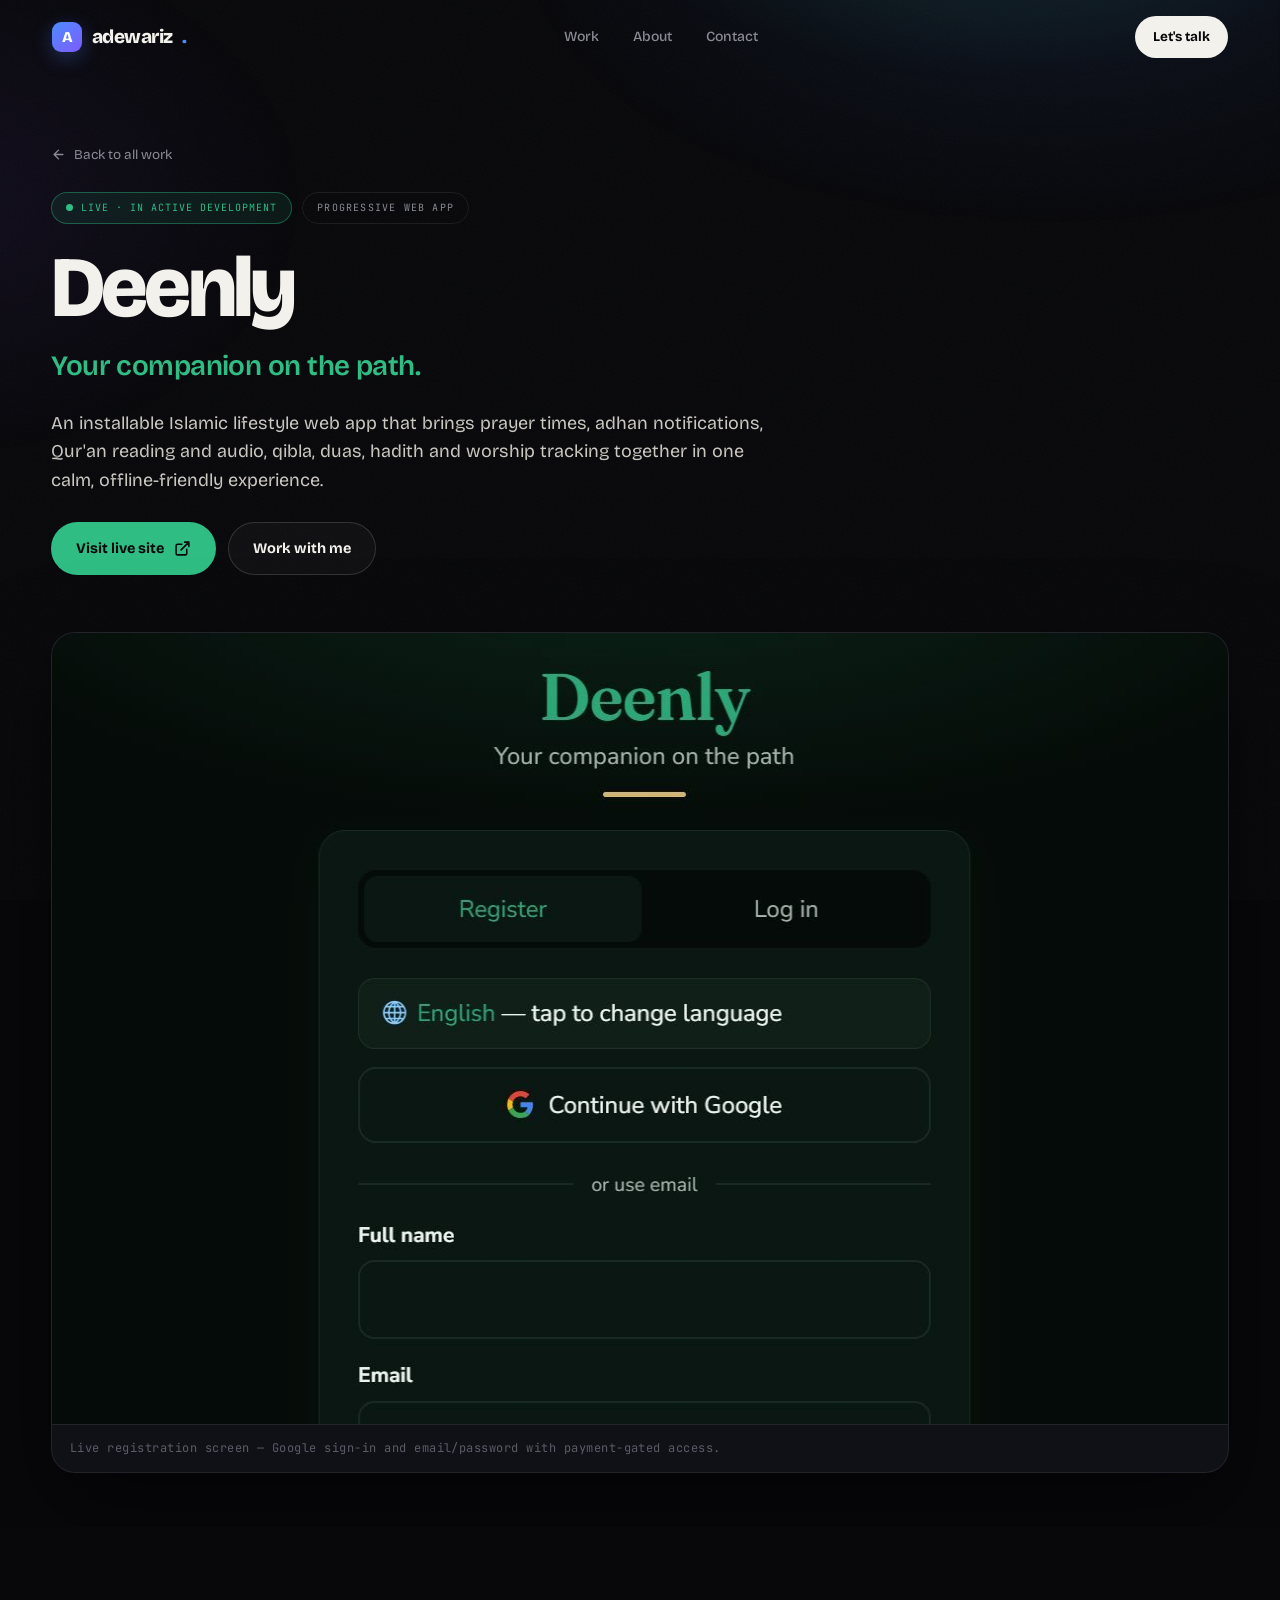
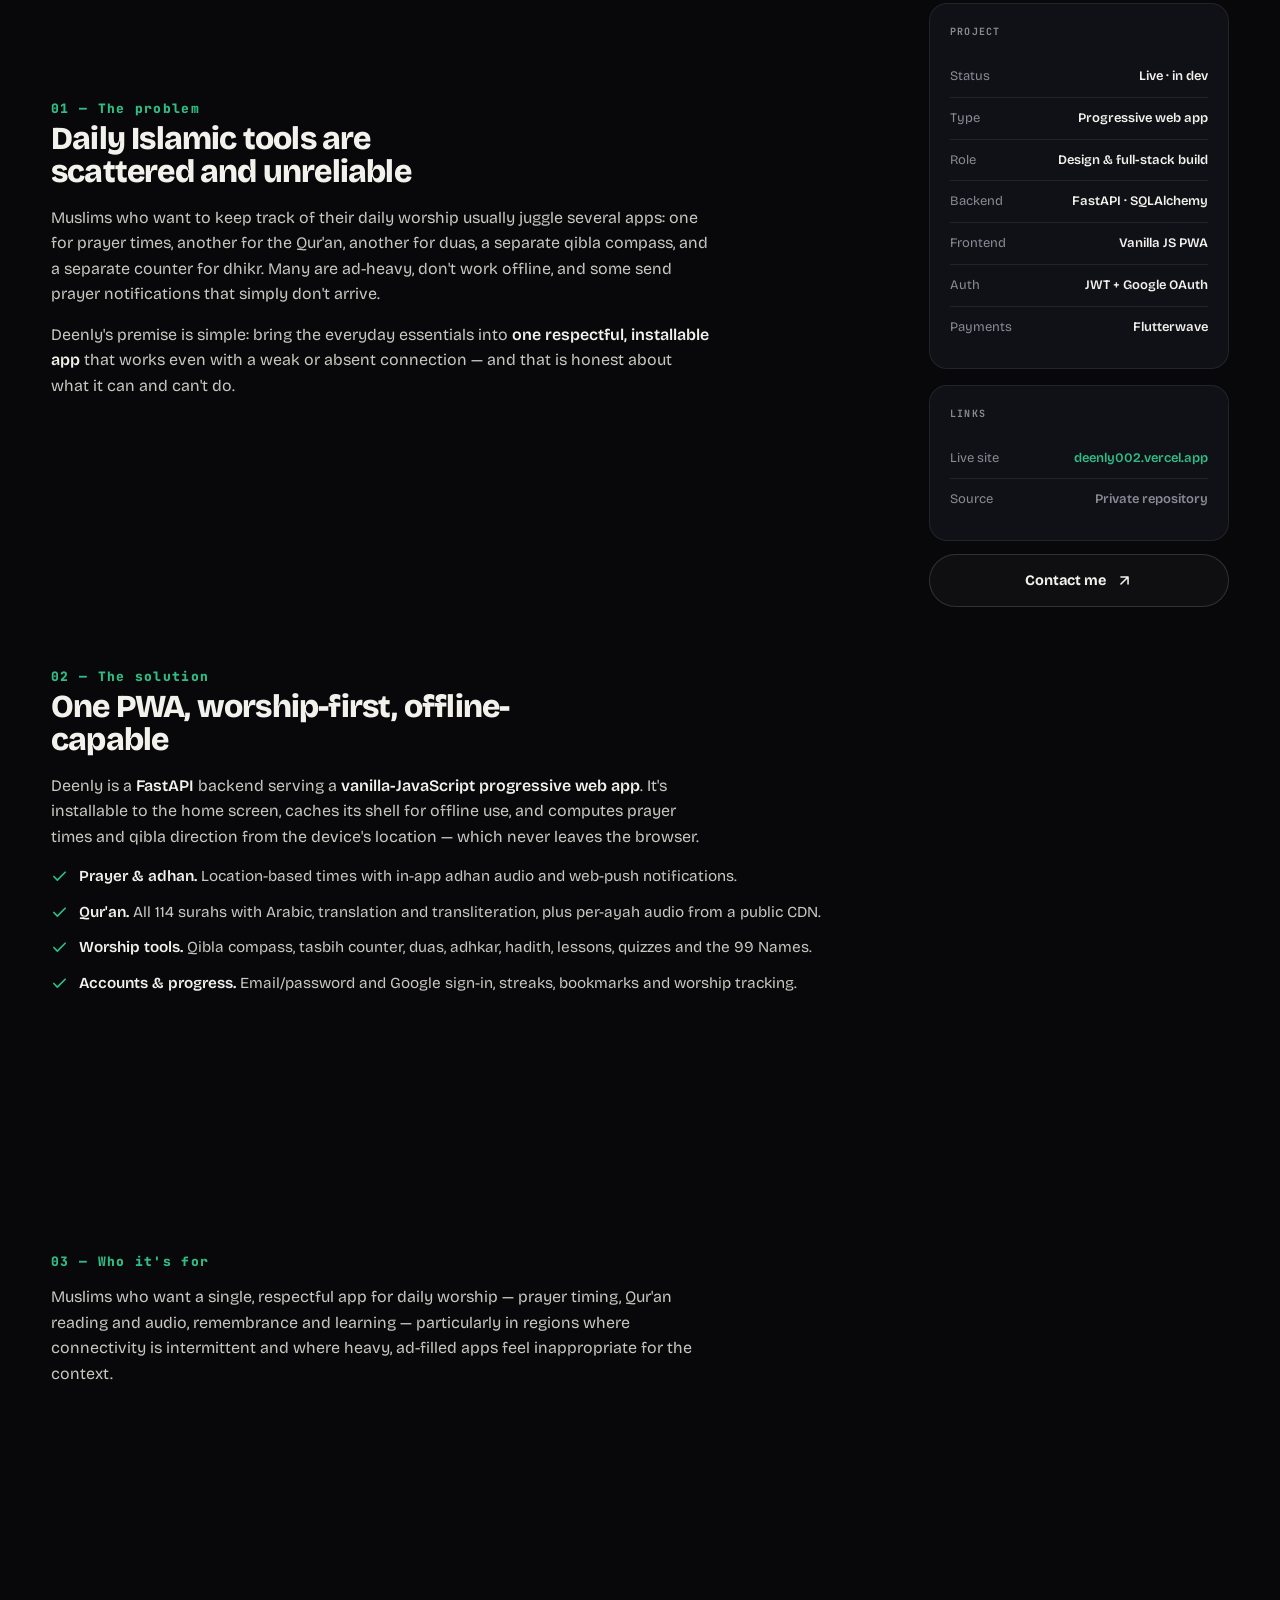
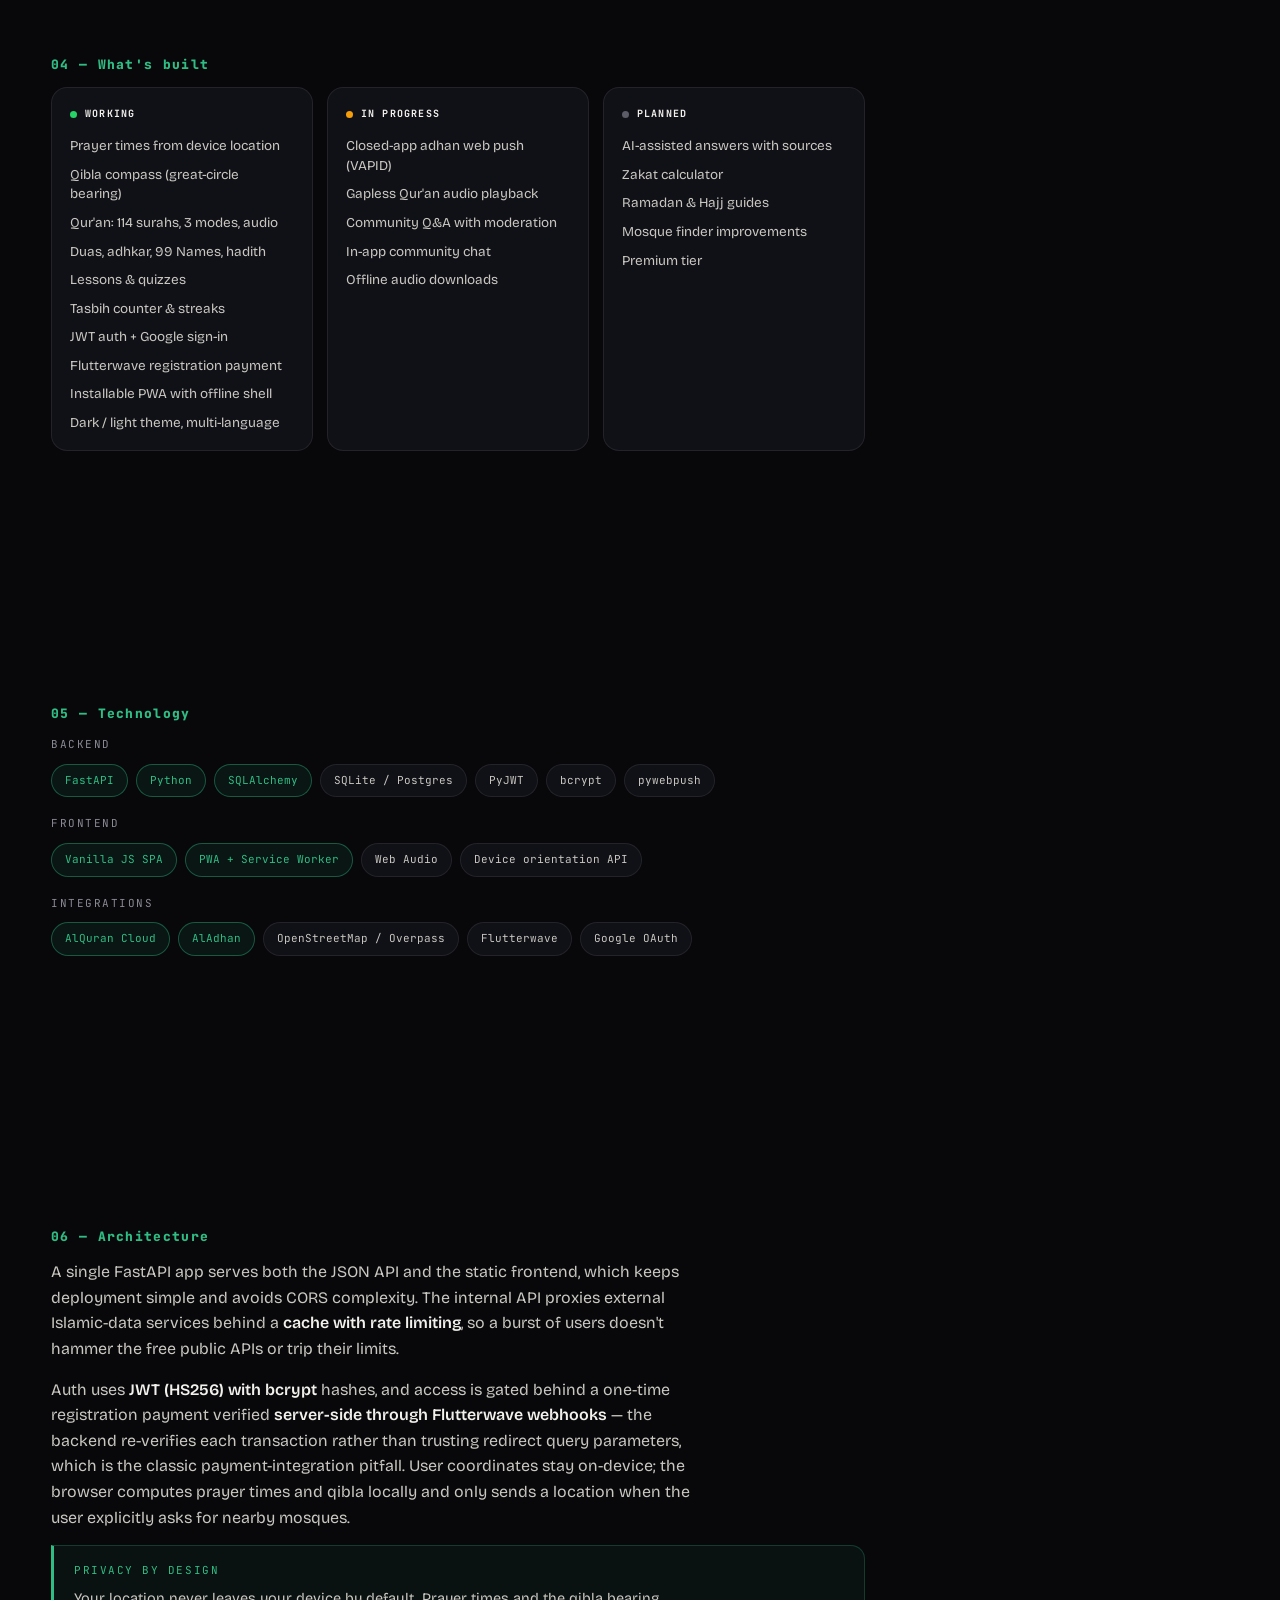
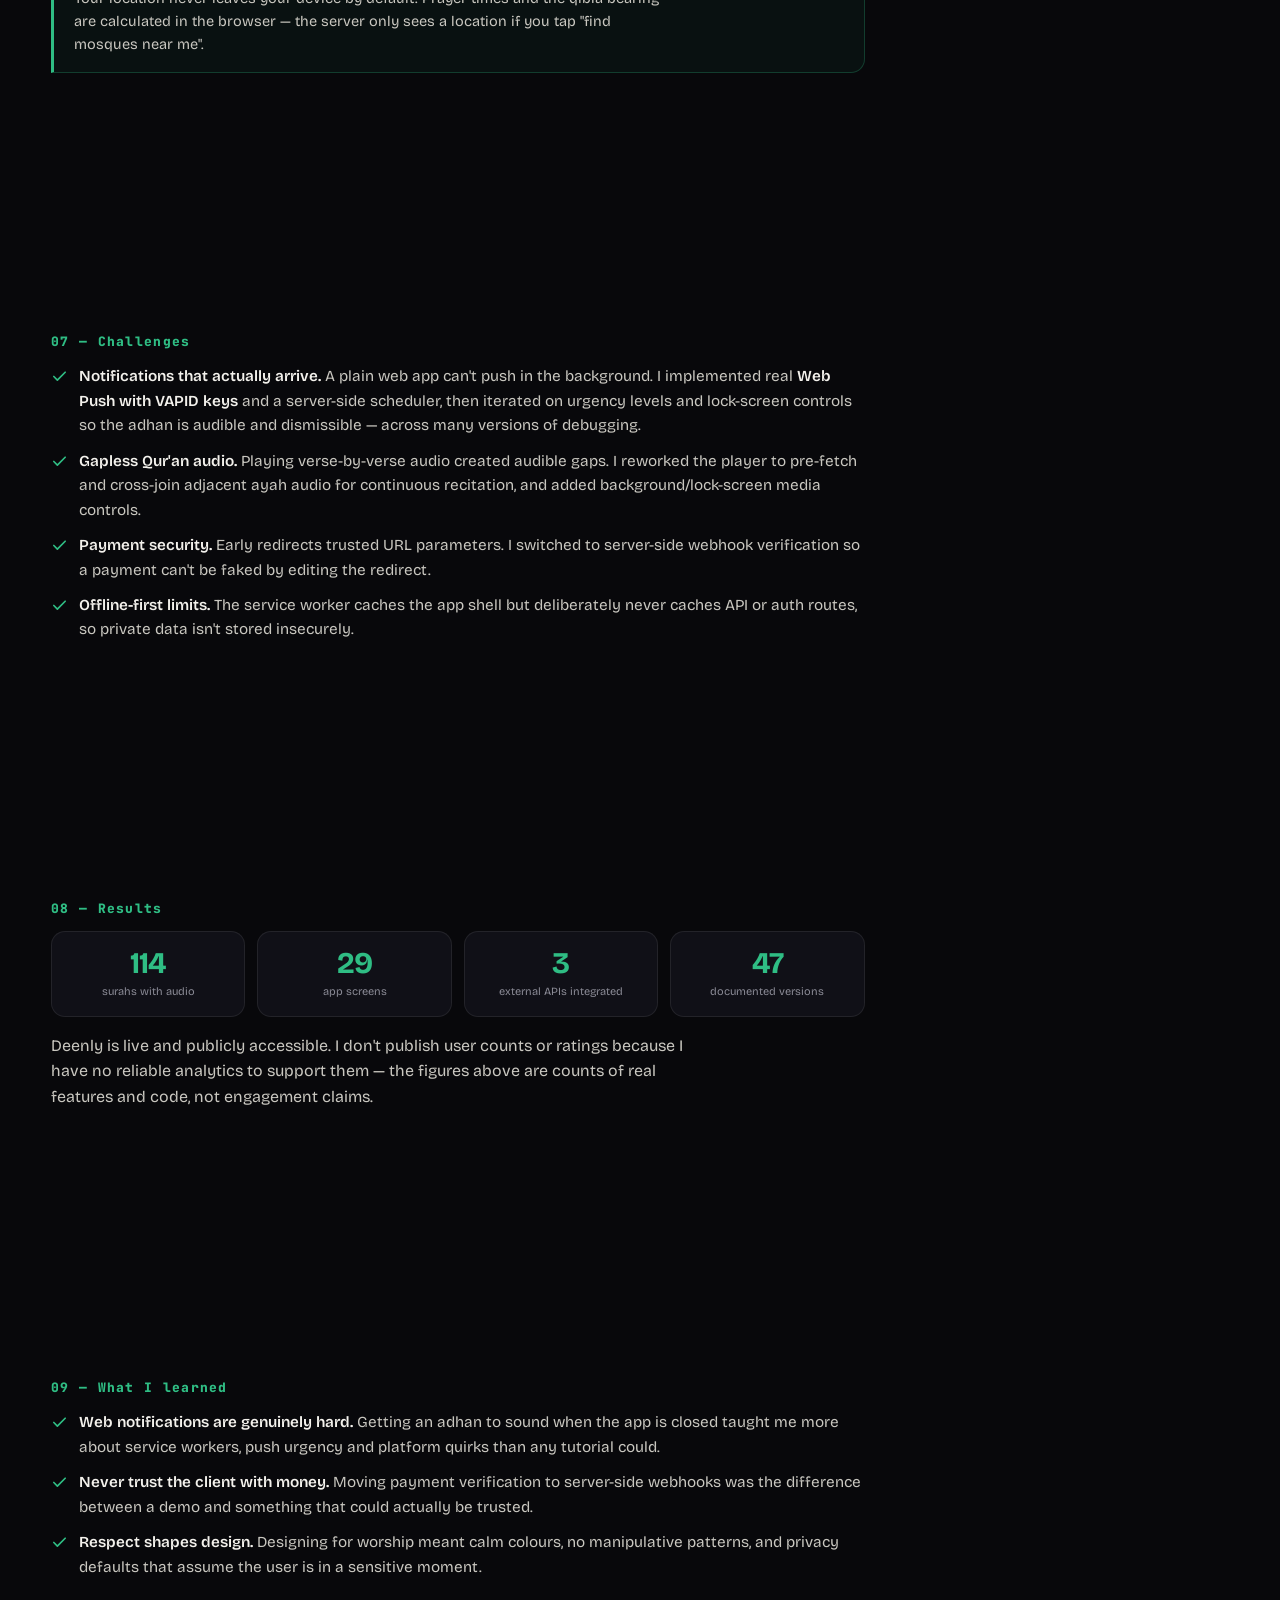
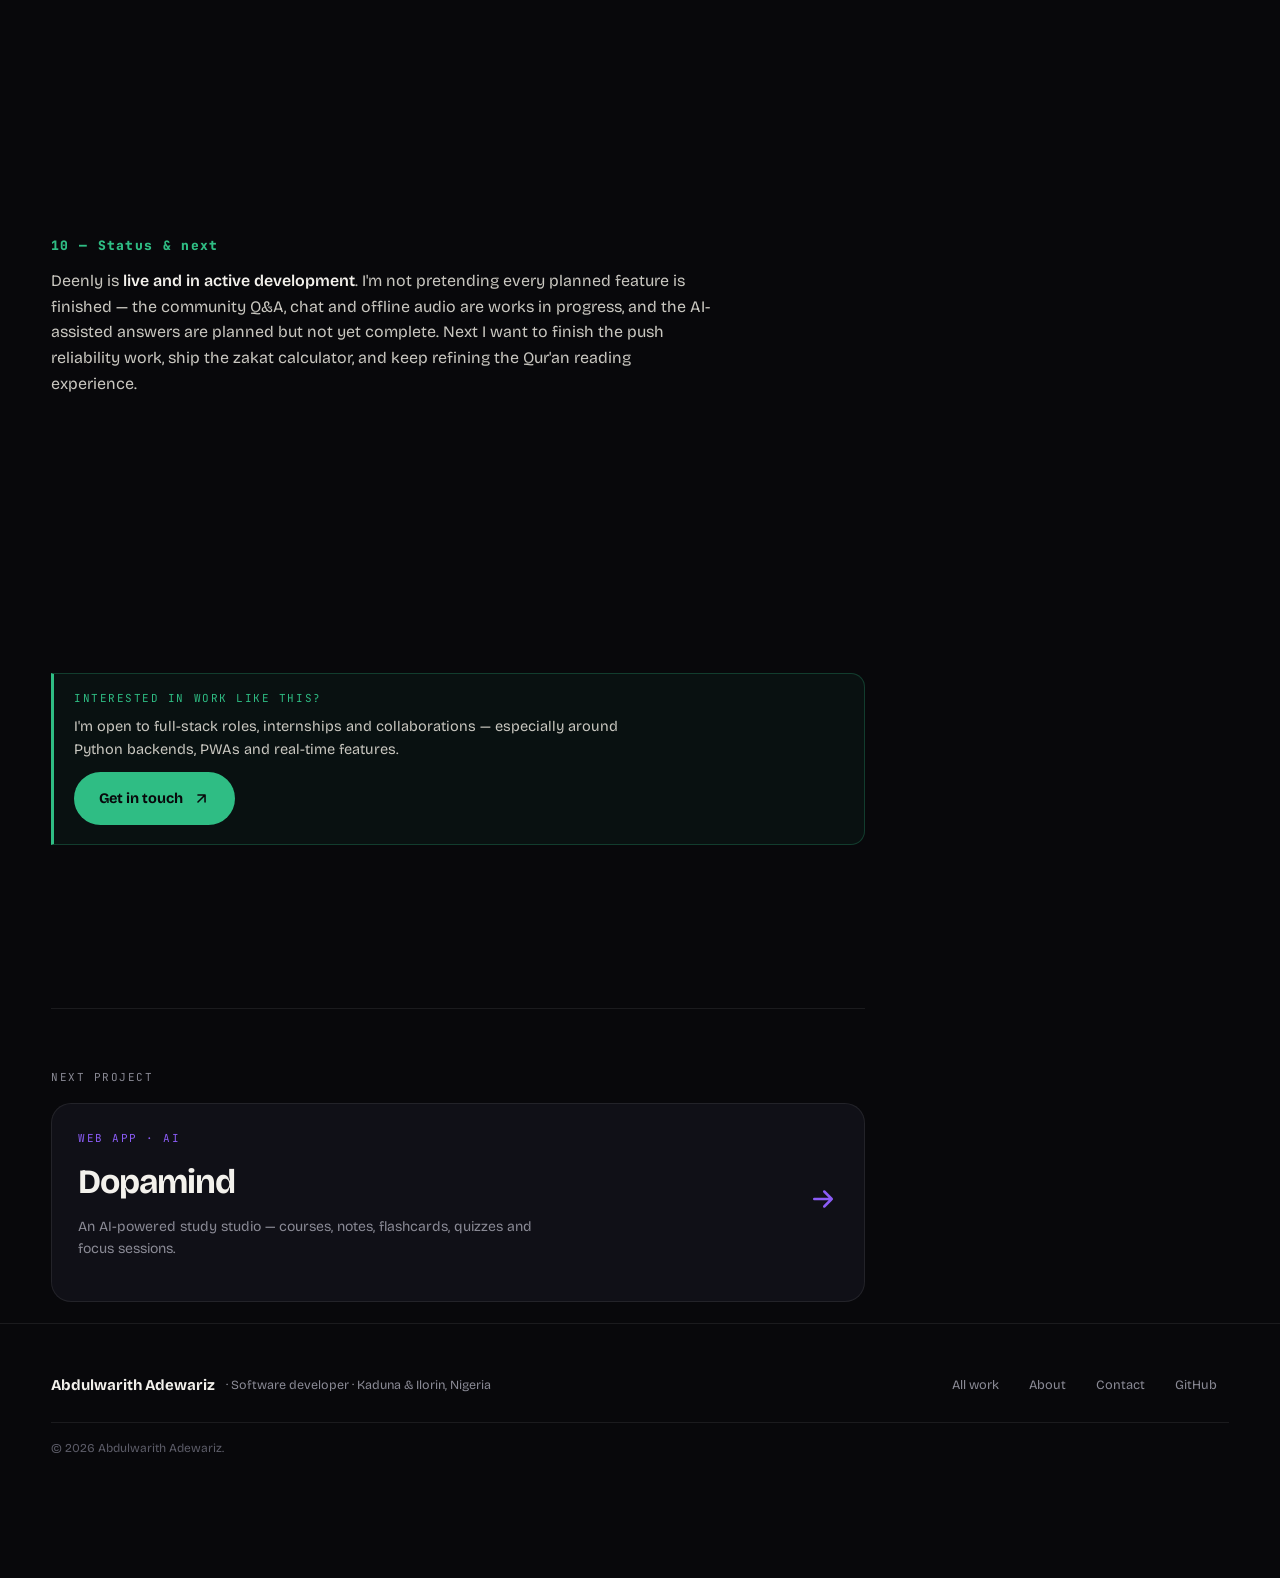
==== projects/deenly.html @ 8d68fc10 "Redesign: motion system, honest project statuses, Kaduna/Ilorin location, CV assets - Add entry curt" ====
<!DOCTYPE html>
<html lang="en">
<head>
<meta charset="UTF-8">
<meta name="viewport" content="width=device-width, initial-scale=1, viewport-fit=cover">
<title>Deenly — Case Study | Abdulwarith Adewariz</title>
<meta name="description" content="Deenly is an installable Islamic lifestyle web app — prayer times, adhan notifications, Qur'an reading and audio, qibla, duas and worship tracking. Built with FastAPI and a vanilla-JS PWA. A case study by Abdulwarith Adewariz.">
<meta name="author" content="Abdulwarith Adewariz">
<link rel="canonical" href="https://my-portfolio-website-x.vercel.app/projects/deenly.html">
<meta name="theme-color" content="#08080b">
<meta property="og:type" content="article">
<meta property="og:url" content="https://my-portfolio-website-x.vercel.app/projects/deenly.html">
<meta property="og:title" content="Deenly — Your companion on the path.">
<meta property="og:description" content="An installable Islamic lifestyle PWA: prayer times, adhan push, Qur'an audio, qibla and worship tracking. FastAPI + vanilla JS.">
<meta property="og:image" content="https://my-portfolio-website-x.vercel.app/assets/img/og.png">
<meta name="twitter:card" content="summary_large_image">
<link rel="icon" href="../favicon.svg" type="image/svg+xml">
<link rel="preconnect" href="https://fonts.googleapis.com">
<link rel="preconnect" href="https://fonts.gstatic.com" crossorigin>
<link rel="stylesheet" href="https://fonts.googleapis.com/css2?family=Bricolage+Grotesque:opsz,wght@12..96,400..800&family=JetBrains+Mono:wght@400;500&display=swap">
<link rel="stylesheet" href="../style.css">
<link rel="stylesheet" href="case.css">
<script>document.documentElement.classList.add("js");setTimeout(function(){document.documentElement.classList.add("ready")},2600);try{if(sessionStorage.getItem("adz-wipe")==="1"){document.documentElement.classList.add("arriving");sessionStorage.removeItem("adz-wipe");}}catch(e){}</script>
</head>
<body style="--pa:#2fbd84">
<a class="skip" href="#cs-main">Skip to content</a>
<div id="wipe" aria-hidden="true"><span></span><span></span><span></span></div><div id="spot" aria-hidden="true"></div><div id="pre"<div id="pre" aria-hidden="true"><div class="p-in"><div class="p-name">deenly<i>.</i></div><div class="p-bar"><b></b></div></div></div>
<div id="bar" aria-hidden="true"></div>

<header id="hd">
  <a class="logo" href="../index.html" aria-label="Adewariz — home"><span class="lmk" aria-hidden="true">A</span> adewariz<i>.</i></a>
  <nav class="top" aria-label="Primary">
    <a href="../index.html#work">Work</a>
    <a href="../index.html#about">About</a>
    <a href="../index.html#contact">Contact</a>
  </nav>
  <div style="display:flex;gap:10px;align-items:center">
    <a class="hire" href="../index.html#contact">Let's talk</a>
    <button class="burger" id="burger" aria-label="Open menu" aria-expanded="false" aria-controls="drawer"><span></span></button>
  </div>
</header>
<nav class="drawer" id="drawer" aria-label="Mobile">
  <a href="../index.html#work">All work</a>
  <a href="../index.html#about">About</a>
  <a href="../index.html#skills">Skills</a>
  <a href="../index.html#contact">Contact</a>
</nav>

<main id="cs-main">
<section class="cs-hero">
  <div class="wrap">
    <a class="cs-back" href="../index.html#work"><svg viewBox="0 0 24 24" fill="none" stroke="currentColor" stroke-width="2.2" stroke-linecap="round" stroke-linejoin="round" aria-hidden="true"><path d="M19 12H5M12 19l-7-7 7-7"/></svg> Back to all work</a>
    <div class="cs-tags">
      <span class="cs-status"><i></i> Live · in active development</span>
      <span class="cs-cat">Progressive web app</span>
    </div>
    <h1>Deenly</h1>
    <p class="cs-tag">Your companion on the path.</p>
    <p class="cs-desc">An installable Islamic lifestyle web app that brings prayer times, adhan notifications, Qur'an reading and audio, qibla, duas, hadith and worship tracking together in one calm, offline-friendly experience.</p>
    <div class="cs-actions">
      <a class="btn btn-p" href="https://deenly002.vercel.app" target="_blank" rel="noopener noreferrer">Visit live site
        <svg viewBox="0 0 24 24" fill="none" stroke="currentColor" stroke-width="2.2" stroke-linecap="round" stroke-linejoin="round" aria-hidden="true"><path d="M18 13v6a2 2 0 0 1-2 2H5a2 2 0 0 1-2-2V8a2 2 0 0 1 2-2h6"/><path d="M15 3h6v6M10 14 21 3"/></svg>
      </a>
      <a class="btn btn-g" href="#contact-cta">Work with me</a>
    </div>

    <div class="cs-cover rv">
      <img src="../assets/img/deenly-auth.jpg" alt="Deenly registration screen with Google sign-in and email form on a dark green theme" width="1191" height="791" loading="lazy">
      <p class="cover-alt">Live registration screen — Google sign-in and email/password with payment-gated access.</p>
    </div>
  </div>
</section>

<div class="wrap cs-body">
  <div class="cs-main">

    <section class="rv">
      <h2><span class="n">01 — The problem</span>Daily Islamic tools are scattered and unreliable</h2>
      <p>Muslims who want to keep track of their daily worship usually juggle several apps: one for prayer times, another for the Qur'an, another for duas, a separate qibla compass, and a separate counter for dhikr. Many are ad-heavy, don't work offline, and some send prayer notifications that simply don't arrive.</p>
      <p>Deenly's premise is simple: bring the everyday essentials into <b>one respectful, installable app</b> that works even with a weak or absent connection — and that is honest about what it can and can't do.</p>
    </section>

    <section class="rv">
      <h2><span class="n">02 — The solution</span>One PWA, worship-first, offline-capable</h2>
      <p>Deenly is a <b>FastAPI</b> backend serving a <b>vanilla-JavaScript progressive web app</b>. It's installable to the home screen, caches its shell for offline use, and computes prayer times and qibla direction from the device's location — which never leaves the browser.</p>
      <ul class="ticks">
        <li><svg viewBox="0 0 24 24" fill="none" stroke="currentColor" stroke-width="2.4" stroke-linecap="round" stroke-linejoin="round" aria-hidden="true"><path d="M20 6 9 17l-5-5"/></svg><span><b>Prayer &amp; adhan.</b> Location-based times with in-app adhan audio and web-push notifications.</span></li>
        <li><svg viewBox="0 0 24 24" fill="none" stroke="currentColor" stroke-width="2.4" stroke-linecap="round" stroke-linejoin="round" aria-hidden="true"><path d="M20 6 9 17l-5-5"/></svg><span><b>Qur'an.</b> All 114 surahs with Arabic, translation and transliteration, plus per-ayah audio from a public CDN.</span></li>
        <li><svg viewBox="0 0 24 24" fill="none" stroke="currentColor" stroke-width="2.4" stroke-linecap="round" stroke-linejoin="round" aria-hidden="true"><path d="M20 6 9 17l-5-5"/></svg><span><b>Worship tools.</b> Qibla compass, tasbih counter, duas, adhkar, hadith, lessons, quizzes and the 99 Names.</span></li>
        <li><svg viewBox="0 0 24 24" fill="none" stroke="currentColor" stroke-width="2.4" stroke-linecap="round" stroke-linejoin="round" aria-hidden="true"><path d="M20 6 9 17l-5-5"/></svg><span><b>Accounts &amp; progress.</b> Email/password and Google sign-in, streaks, bookmarks and worship tracking.</span></li>
      </ul>
    </section>

    <section class="rv">
      <h2><span class="n">03 — Who it's for</span></h2>
      <p>Muslims who want a single, respectful app for daily worship — prayer timing, Qur'an reading and audio, remembrance and learning — particularly in regions where connectivity is intermittent and where heavy, ad-filled apps feel inappropriate for the context.</p>
    </section>

    <section class="rv">
      <h2><span class="n">04 — What's built</span></h2>
      <div class="feat-cols">
        <div class="feat-col working">
          <h4><i></i>Working</h4>
          <ul>
            <li>Prayer times from device location</li>
            <li>Qibla compass (great-circle bearing)</li>
            <li>Qur'an: 114 surahs, 3 modes, audio</li>
            <li>Duas, adhkar, 99 Names, hadith</li>
            <li>Lessons &amp; quizzes</li>
            <li>Tasbih counter &amp; streaks</li>
            <li>JWT auth + Google sign-in</li>
            <li>Flutterwave registration payment</li>
            <li>Installable PWA with offline shell</li>
            <li>Dark / light theme, multi-language</li>
          </ul>
        </div>
        <div class="feat-col partial">
          <h4><i></i>In progress</h4>
          <ul>
            <li>Closed-app adhan web push (VAPID)</li>
            <li>Gapless Qur'an audio playback</li>
            <li>Community Q&amp;A with moderation</li>
            <li>In-app community chat</li>
            <li>Offline audio downloads</li>
          </ul>
        </div>
        <div class="feat-col planned">
          <h4><i></i>Planned</h4>
          <ul>
            <li>AI-assisted answers with sources</li>
            <li>Zakat calculator</li>
            <li>Ramadan &amp; Hajj guides</li>
            <li>Mosque finder improvements</li>
            <li>Premium tier</li>
          </ul>
        </div>
      </div>
    </section>

    <section class="rv">
      <h2><span class="n">05 — Technology</span></h2>
      <div class="stack-group"><span class="mono">Backend</span>
        <div class="chips"><span class="chip-t hi">FastAPI</span><span class="chip-t hi">Python</span><span class="chip-t hi">SQLAlchemy</span><span class="chip-t">SQLite / Postgres</span><span class="chip-t">PyJWT</span><span class="chip-t">bcrypt</span><span class="chip-t">pywebpush</span></div>
      </div>
      <div class="stack-group"><span class="mono">Frontend</span>
        <div class="chips"><span class="chip-t hi">Vanilla JS SPA</span><span class="chip-t hi">PWA + Service Worker</span><span class="chip-t">Web Audio</span><span class="chip-t">Device orientation API</span></div>
      </div>
      <div class="stack-group"><span class="mono">Integrations</span>
        <div class="chips"><span class="chip-t hi">AlQuran Cloud</span><span class="chip-t hi">AlAdhan</span><span class="chip-t">OpenStreetMap / Overpass</span><span class="chip-t">Flutterwave</span><span class="chip-t">Google OAuth</span></div>
      </div>
    </section>

    <section class="rv">
      <h2><span class="n">06 — Architecture</span></h2>
      <p>A single FastAPI app serves both the JSON API and the static frontend, which keeps deployment simple and avoids CORS complexity. The internal API proxies external Islamic-data services behind a <b>cache with rate limiting</b>, so a burst of users doesn't hammer the free public APIs or trip their limits.</p>
      <p>Auth uses <b>JWT (HS256) with bcrypt</b> hashes, and access is gated behind a one-time registration payment verified <b>server-side through Flutterwave webhooks</b> — the backend re-verifies each transaction rather than trusting redirect query parameters, which is the classic payment-integration pitfall. User coordinates stay on-device; the browser computes prayer times and qibla locally and only sends a location when the user explicitly asks for nearby mosques.</p>
      <div class="callout">
        <span class="mono">Privacy by design</span>
        <p>Your location never leaves your device by default. Prayer times and the qibla bearing are calculated in the browser — the server only sees a location if you tap "find mosques near me".</p>
      </div>
    </section>

    <section class="rv">
      <h2><span class="n">07 — Challenges</span></h2>
      <ul class="ticks">
        <li><svg viewBox="0 0 24 24" fill="none" stroke="currentColor" stroke-width="2.4" stroke-linecap="round" stroke-linejoin="round" aria-hidden="true"><path d="M20 6 9 17l-5-5"/></svg><span><b>Notifications that actually arrive.</b> A plain web app can't push in the background. I implemented real <b>Web Push with VAPID keys</b> and a server-side scheduler, then iterated on urgency levels and lock-screen controls so the adhan is audible and dismissible — across many versions of debugging.</span></li>
        <li><svg viewBox="0 0 24 24" fill="none" stroke="currentColor" stroke-width="2.4" stroke-linecap="round" stroke-linejoin="round" aria-hidden="true"><path d="M20 6 9 17l-5-5"/></svg><span><b>Gapless Qur'an audio.</b> Playing verse-by-verse audio created audible gaps. I reworked the player to pre-fetch and cross-join adjacent ayah audio for continuous recitation, and added background/lock-screen media controls.</span></li>
        <li><svg viewBox="0 0 24 24" fill="none" stroke="currentColor" stroke-width="2.4" stroke-linecap="round" stroke-linejoin="round" aria-hidden="true"><path d="M20 6 9 17l-5-5"/></svg><span><b>Payment security.</b> Early redirects trusted URL parameters. I switched to server-side webhook verification so a payment can't be faked by editing the redirect.</span></li>
        <li><svg viewBox="0 0 24 24" fill="none" stroke="currentColor" stroke-width="2.4" stroke-linecap="round" stroke-linejoin="round" aria-hidden="true"><path d="M20 6 9 17l-5-5"/></svg><span><b>Offline-first limits.</b> The service worker caches the app shell but deliberately never caches API or auth routes, so private data isn't stored insecurely.</span></li>
      </ul>
    </section>

    <section class="rv">
      <h2><span class="n">08 — Results</span></h2>
      <div class="cs-stats">
        <div class="cs-stat"><b>114</b><span>surahs with audio</span></div>
        <div class="cs-stat"><b>29</b><span>app screens</span></div>
        <div class="cs-stat"><b>3</b><span>external APIs integrated</span></div>
        <div class="cs-stat"><b>47</b><span>documented versions</span></div>
      </div>
      <p style="margin-top:16px">Deenly is live and publicly accessible. I don't publish user counts or ratings because I have no reliable analytics to support them — the figures above are counts of real features and code, not engagement claims.</p>
    </section>

    <section class="rv">
      <h2><span class="n">09 — What I learned</span></h2>
      <ul class="ticks">
        <li><svg viewBox="0 0 24 24" fill="none" stroke="currentColor" stroke-width="2.4" stroke-linecap="round" stroke-linejoin="round" aria-hidden="true"><path d="M20 6 9 17l-5-5"/></svg><span><b>Web notifications are genuinely hard.</b> Getting an adhan to sound when the app is closed taught me more about service workers, push urgency and platform quirks than any tutorial could.</span></li>
        <li><svg viewBox="0 0 24 24" fill="none" stroke="currentColor" stroke-width="2.4" stroke-linecap="round" stroke-linejoin="round" aria-hidden="true"><path d="M20 6 9 17l-5-5"/></svg><span><b>Never trust the client with money.</b> Moving payment verification to server-side webhooks was the difference between a demo and something that could actually be trusted.</span></li>
        <li><svg viewBox="0 0 24 24" fill="none" stroke="currentColor" stroke-width="2.4" stroke-linecap="round" stroke-linejoin="round" aria-hidden="true"><path d="M20 6 9 17l-5-5"/></svg><span><b>Respect shapes design.</b> Designing for worship meant calm colours, no manipulative patterns, and privacy defaults that assume the user is in a sensitive moment.</span></li>
      </ul>
    </section>

    <section class="rv">
      <h2><span class="n">10 — Status &amp; next</span></h2>
      <p>Deenly is <b>live and in active development</b>. I'm not pretending every planned feature is finished — the community Q&amp;A, chat and offline audio are works in progress, and the AI-assisted answers are planned but not yet complete. Next I want to finish the push reliability work, ship the zakat calculator, and keep refining the Qur'an reading experience.</p>
    </section>

    <section class="rv" id="contact-cta">
      <div class="callout">
        <span class="mono">Interested in work like this?</span>
        <p style="margin-bottom:14px">I'm open to full-stack roles, internships and collaborations — especially around Python backends, PWAs and real-time features.</p>
        <a class="btn btn-p" href="../index.html#contact" style="background:var(--pa);color:#08080b">Get in touch
          <svg viewBox="0 0 24 24" fill="none" stroke="currentColor" stroke-width="2.2" stroke-linecap="round" stroke-linejoin="round" aria-hidden="true"><path d="M7 17 17 7M7 7h10v10"/></svg>
        </a>
      </div>
    </section>

    <div class="next-proj rv">
      <span class="mono">Next project</span>
      <a href="dopamind.html" style="--npa:#8b5cf6">
        <span class="np-l"><span class="mono">Web app · AI</span><h3>Dopamind</h3><p>An AI-powered study studio — courses, notes, flashcards, quizzes and focus sessions.</p></span>
        <span class="np-r"><svg viewBox="0 0 24 24" fill="none" stroke="currentColor" stroke-width="2" stroke-linecap="round" stroke-linejoin="round" aria-hidden="true"><path d="M5 12h14M13 6l6 6-6 6"/></svg></span>
      </a>
    </div>
  </div>

  <aside class="cs-side rv">
    <div class="mini">
      <h3>Project</h3>
      <div class="fact"><span>Status</span><b>Live · in dev</b></div>
      <div class="fact"><span>Type</span><b>Progressive web app</b></div>
      <div class="fact"><span>Role</span><b>Design &amp; full-stack build</b></div>
      <div class="fact"><span>Backend</span><b>FastAPI · SQLAlchemy</b></div>
      <div class="fact"><span>Frontend</span><b>Vanilla JS PWA</b></div>
      <div class="fact"><span>Auth</span><b>JWT + Google OAuth</b></div>
      <div class="fact"><span>Payments</span><b>Flutterwave</b></div>
    </div>
    <div class="mini">
      <h3>Links</h3>
      <div class="fact"><span>Live site</span><b><a href="https://deenly002.vercel.app" target="_blank" rel="noopener noreferrer">deenly002.vercel.app</a></b></div>
      <div class="fact"><span>Source</span><b style="color:var(--mut)">Private repository</b></div>
    </div>
    <a class="btn btn-g" href="../index.html#contact">Contact me
      <svg viewBox="0 0 24 24" fill="none" stroke="currentColor" stroke-width="2.2" stroke-linecap="round" stroke-linejoin="round" aria-hidden="true"><path d="M7 17 17 7M7 7h10v10"/></svg>
    </a>
  </aside>
</div>

<footer>
  <div class="wrap foot">
    <div class="fl"><b>Abdulwarith Adewariz</b><span> · Software developer · Kaduna &amp; Ilorin, Nigeria</span></div>
    <nav aria-label="Footer">
      <a href="../index.html#work">All work</a>
      <a href="../index.html#about">About</a>
      <a href="../index.html#contact">Contact</a>
      <a href="https://github.com/abdulwarithadewariz-ux" target="_blank" rel="noopener noreferrer">GitHub</a>
    </nav>
    <div class="fc"><span>© <span id="yr">2026</span> Abdulwarith Adewariz.</span></div>
  </div>
</footer>

<script src="case.js"></script>
</body>
</html>
---- style.css ----
/* =========================================================================
   Adewariz — portfolio design system
   Dark-first, premium, distinctive. Single stylesheet for the whole site.
   ========================================================================= */

/* ---- tokens ---- */
:root{
  --bg:#08080b;
  --bg-2:#0d0d12;
  --card:#101017;
  --card-2:#14141d;
  --ink:#f3f1ec;
  --ink-2:#c9c7c0;
  --mut:#8a8a95;
  --dim:#5c5c68;
  --a:#4d8bff;
  --a-2:#8fb4ff;
  --a-glow:rgba(77,139,255,.28);
  --wa:#25d366;
  --line:rgba(255,255,255,.08);
  --line-2:rgba(255,255,255,.14);
  --f:"Bricolage Grotesque",system-ui,sans-serif;
  --m:"JetBrains Mono",ui-monospace,monospace;
  --ease:cubic-bezier(.22,.61,.36,1);
  --ease-out:cubic-bezier(.16,1,.3,1);
  --ease-in-out:cubic-bezier(.76,0,.24,1);
  --ease-spring:cubic-bezier(.34,1.56,.64,1);
  --r:18px;
  --maxw:1180px;
  --stg:.06s; /* base stagger step for grid reveals */
}

*,*::before,*::after{margin:0;padding:0;box-sizing:border-box;-webkit-tap-highlight-color:transparent}
html{scroll-behavior:smooth;-webkit-text-size-adjust:100%}
body{
  background:var(--bg);color:var(--ink);font-family:var(--f);
  line-height:1.6;overflow-x:hidden;
  -webkit-font-smoothing:antialiased;text-rendering:optimizeLegibility;
}
body.lock{overflow:hidden}
img{max-width:100%;display:block}
a{color:inherit;text-decoration:none}
button,input,textarea,select{font:inherit;color:inherit}
:focus-visible{outline:2px solid var(--a);outline-offset:3px;border-radius:6px}
::selection{background:var(--a);color:#fff}

.mono{font-family:var(--m);font-size:11px;letter-spacing:.14em;text-transform:uppercase}
.skip{position:absolute;left:-9999px;top:0;background:var(--a);color:#fff;padding:12px 18px;z-index:9999;border-radius:0 0 10px 0}
.skip:focus{left:0}

/* subtle page grain + aurora */
body::before{
  content:"";position:fixed;inset:0;z-index:-3;pointer-events:none;
  background:
    radial-gradient(900px 500px at 82% -8%, rgba(77,139,255,.10), transparent 60%),
    radial-gradient(700px 480px at -6% 22%, rgba(140,90,255,.08), transparent 55%),
    radial-gradient(800px 600px at 50% 120%, rgba(77,139,255,.06), transparent 60%);
}
body::after{
  content:"";position:fixed;inset:0;z-index:-2;pointer-events:none;opacity:.035;
  background-image:url("data:image/svg+xml,%3Csvg xmlns='http://www.w3.org/2000/svg' width='140' height='140'%3E%3Cfilter id='n'%3E%3CfeTurbulence type='fractalNoise' baseFrequency='.85' numOctaves='3'/%3E%3C/filter%3E%3Crect width='100%25' height='100%25' filter='url(%23n)'/%3E%3C/svg%3E");
}

.wrap{width:min(var(--maxw),92%);margin-inline:auto}

/* ---- scroll progress ---- */
#bar{position:fixed;top:0;left:0;height:2px;width:0;
  background:linear-gradient(90deg,var(--a),var(--a-2));z-index:900;transition:width .1s linear}

/* ---- preloader (entry curtain) ---- */
#pre{position:fixed;inset:0;background:var(--bg);display:grid;place-items:center;z-index:9999;
  transition:transform .85s var(--ease-in-out) .18s,visibility 1.1s}
#pre::after{content:"";position:absolute;inset:0;pointer-events:none;opacity:.5;
  background:radial-gradient(600px 300px at 50% 40%,rgba(77,139,255,.14),transparent 65%)}
#pre.gone{transform:translateY(-101%);visibility:hidden}
#pre .p-in{text-align:center;transition:opacity .45s var(--ease),transform .55s var(--ease)}
#pre.gone .p-in{opacity:0;transform:translateY(-26px)}
#pre .p-name{font-weight:800;font-size:clamp(30px,8vw,58px);letter-spacing:-.04em}
#pre .p-name i{color:var(--a);font-style:normal}
#pre .p-bar{width:180px;height:2px;background:var(--line);margin:22px auto 0;overflow:hidden;border-radius:2px}
#pre .p-bar b{display:block;height:100%;width:0;background:linear-gradient(90deg,var(--a),var(--a-2));animation:load 1.1s var(--ease) forwards}
#pre .p-pct{margin-top:14px;font-family:var(--m);font-size:11px;letter-spacing:.2em;color:var(--dim)}
#pre .p-pct em{font-style:normal;opacity:.6}
@keyframes load{to{width:100%}}

/* ---- page-to-page wipe ---- */
#wipe{position:fixed;inset:0;z-index:960;pointer-events:none;display:grid;grid-template-columns:repeat(3,1fr)}
#wipe span{background:linear-gradient(180deg,#0b0b12,#14141e);
  transform:translateY(-101%);transition:transform .55s var(--ease-in-out)}
#wipe span:nth-child(2){transition-delay:.06s}
#wipe span:nth-child(3){transition-delay:.12s}
body.leaving #wipe span{transform:translateY(0)}
html.arriving #wipe span{transform:translateY(0);transition:none}
html.arriving.ready #wipe span{transform:translateY(101%)}
html.arriving.ready #wipe span:nth-child(1){transition-delay:.05s}
html.arriving.ready #wipe span:nth-child(2){transition-delay:.13s}
html.arriving.ready #wipe span:nth-child(3){transition-delay:.21s}

/* ---- cursor spotlight (desktop) ---- */
#spot{position:fixed;top:0;left:0;width:520px;height:520px;margin:-260px 0 0 -260px;z-index:-1;
  pointer-events:none;opacity:0;transition:opacity .5s var(--ease);
  background:radial-gradient(circle,rgba(77,139,255,.13),rgba(125,92,255,.05) 42%,transparent 68%);
  will-change:transform}
@media(pointer:fine){html.js #spot.on{opacity:1}}

/* ---- custom scrollbar ---- */
::-webkit-scrollbar{width:11px}
::-webkit-scrollbar-track{background:#0a0a0e}
::-webkit-scrollbar-thumb{background:#22222e;border:3px solid #0a0a0e;border-radius:20px}
::-webkit-scrollbar-thumb:hover{background:var(--a)}
html{scrollbar-color:#22222e #0a0a0e;scrollbar-width:thin}

/* ---- header ---- */
header{position:fixed;top:0;left:0;right:0;z-index:800;
  display:flex;align-items:center;justify-content:space-between;
  padding:16px clamp(18px,5vw,52px);
  background:rgba(8,8,11,0);backdrop-filter:blur(0px);
  border-bottom:1px solid transparent;transition:background .35s,border-color .35s,backdrop-filter .35s}
header.s{background:rgba(8,8,11,.72);backdrop-filter:blur(14px) saturate(1.3);border-bottom-color:var(--line)}
.logo{display:flex;align-items:center;gap:10px;font-weight:800;font-size:19px;letter-spacing:-.03em}
.logo .lmk{width:30px;height:30px;border-radius:9px;display:grid;place-items:center;
  background:linear-gradient(140deg,var(--a),#7d5cff);color:#fff;font-size:15px;font-weight:800;
  box-shadow:0 6px 20px var(--a-glow)}
.logo i{color:var(--a);font-style:normal}
nav.top{display:flex;align-items:center;gap:4px;position:relative}
nav.top a{padding:9px 15px;font-size:14px;color:var(--mut);border-radius:50px;
  transition:color .25s var(--ease),background .3s var(--ease),transform .3s var(--ease);font-weight:500;position:relative}
nav.top a:hover{color:var(--ink);background:rgba(255,255,255,.06);transform:translateY(-1px)}
nav.top a.on{color:var(--ink);background:rgba(255,255,255,.07);box-shadow:inset 0 0 0 1px var(--line-2)}
nav.top a.on::after{content:"";position:absolute;left:50%;bottom:4px;width:14px;height:2px;margin-left:-7px;
  border-radius:2px;background:var(--a);transform-origin:center;
  animation:navdot .45s var(--ease-spring) both}
@keyframes navdot{from{transform:scaleX(0);opacity:0}to{transform:scaleX(1);opacity:1}}
.hire{display:inline-flex;align-items:center;gap:8px;padding:10px 18px;border-radius:50px;
  background:var(--ink);color:#08080b;font-weight:700;font-size:13.5px;position:relative;overflow:hidden;
  transform:translate3d(var(--mag-x,0px),calc(var(--mag-y,0px) + var(--lift,0px)),0);
  transition:transform .38s var(--ease-spring),box-shadow .3s}
.hire::after{content:"";position:absolute;top:0;left:-120%;width:60%;height:100%;
  background:linear-gradient(100deg,transparent,rgba(255,255,255,.65),transparent);transform:skewX(-18deg);
  transition:left .6s var(--ease)}
.hire:hover{--lift:-2px;box-shadow:0 10px 26px rgba(255,255,255,.16)}
.hire:hover::after{left:130%}
.burger{display:none;width:42px;height:42px;border-radius:12px;border:1px solid var(--line);
  background:rgba(255,255,255,.03);cursor:pointer;place-items:center}
.burger span{display:block;width:17px;height:1.6px;background:var(--ink);border-radius:2px;position:relative;transition:.3s}
.burger span::before,.burger span::after{content:"";position:absolute;left:0;width:17px;height:1.6px;background:var(--ink);border-radius:2px;transition:.3s}
.burger span::before{top:-5.5px}.burger span::after{top:5.5px}
.burger.x span{background:transparent}
.burger.x span::before{top:0;transform:rotate(45deg)}
.burger.x span::after{top:0;transform:rotate(-45deg)}

/* mobile drawer */
.drawer{position:fixed;inset:0;z-index:790;background:rgba(8,8,11,.97);backdrop-filter:blur(10px);
  display:flex;flex-direction:column;justify-content:center;gap:6px;padding:0 8vw;
  opacity:0;visibility:hidden;transition:opacity .35s,visibility .35s}
.drawer.open{opacity:1;visibility:visible}
.drawer a{font-size:clamp(30px,9vw,46px);font-weight:700;letter-spacing:-.03em;padding:8px 0;
  opacity:0;transform:translateY(18px);transition:opacity .4s var(--ease),transform .4s var(--ease)}
.drawer.open a{opacity:1;transform:none}
.drawer a:nth-child(1){transition-delay:.05s}.drawer a:nth-child(2){transition-delay:.1s}
.drawer a:nth-child(3){transition-delay:.15s}.drawer a:nth-child(4){transition-delay:.2s}
.drawer a:nth-child(5){transition-delay:.25s}.drawer a:nth-child(6){transition-delay:.3s}

/* ---- sections ---- */
section{position:relative;padding:clamp(70px,11vh,120px) 0}
.sec-head{margin-bottom:clamp(34px,5vw,58px)}
.sec-head .mono{color:var(--a);display:block;margin-bottom:14px}
h2{font-size:clamp(32px,5.4vw,60px);line-height:1.02;letter-spacing:-.035em;font-weight:800;max-width:16ch}
h2 em{font-style:normal;color:var(--a)}
.sec-head p{color:var(--mut);margin-top:18px;max-width:60ch;font-size:clamp(15px,1.7vw,17px)}

/* reveal — only hides content when JS is available to bring it back */
.rv{transition:opacity .75s var(--ease-out),transform .75s var(--ease-out),filter .75s var(--ease-out);
  transition-delay:var(--d,0s);will-change:opacity,transform}
html.js .rv{opacity:0;transform:translateY(26px);filter:blur(6px)}
html.js .rv.in{opacity:1;transform:none;filter:none}

/* animated section rule */
.sec-head{position:relative}
.sec-head::before{content:"";display:block;height:1px;width:100%;margin-bottom:26px;transform:scaleX(0);
  transform-origin:left;background:linear-gradient(90deg,var(--line-2),rgba(255,255,255,.02));
  transition:transform 1.1s var(--ease-out) .05s}
html.js .sec-head.in::before,html:not(.js) .sec-head::before{transform:scaleX(1)}

/* ---- hero ---- */
.hero{padding-top:clamp(110px,15vh,160px);padding-bottom:clamp(40px,7vh,80px);min-height:100svh;display:flex;align-items:center}
.hero>.wrap{width:min(var(--maxw),92%);margin-inline:auto}
.hero-grid{display:grid;grid-template-columns:1.05fr .95fr;gap:clamp(28px,4vw,56px);align-items:start;margin-top:clamp(28px,4vh,44px)}
.avail{display:inline-flex;align-items:center;gap:9px;padding:8px 15px;border:1px solid var(--line-2);
  border-radius:50px;font-size:12.5px;color:var(--ink-2);background:rgba(255,255,255,.02)}
.avail-row{display:flex;flex-wrap:wrap;gap:10px;align-items:center;margin-bottom:24px}
.avail-row .avail{margin-bottom:0}
.avail.loc{color:var(--mut);background:rgba(77,139,255,.05);border-color:rgba(77,139,255,.24)}
.avail.loc svg{width:14px;height:14px;color:var(--a-2);flex:none}
.avail.loc:hover{color:var(--ink-2);border-color:rgba(77,139,255,.45)}
.avail-row .avail:nth-child(2){transition:border-color .3s}
.avail i{width:8px;height:8px;border-radius:50%;background:var(--wa);box-shadow:0 0 0 0 rgba(37,211,102,.5);animation:pl 2s infinite}
@keyframes pl{70%{box-shadow:0 0 0 9px rgba(37,211,102,0)}100%{box-shadow:0 0 0 0 rgba(37,211,102,0)}}
.hero h1{font-size:clamp(38px,7.6vw,92px);line-height:.94;letter-spacing:-.05em;font-weight:800}
.hero h1 .nm{display:block}
.hero h1 .nm span{display:inline-block;transform:translateY(70%) rotate(5deg)}
html.js.ready .hero h1 .nm span{animation:up .9s var(--ease-out) forwards;animation-delay:calc(var(--i)*.035s + .1s)}
@keyframes up{from{opacity:0}to{opacity:1;transform:none}}

/* staged hero entrance — plays the moment the curtain lifts */
html.js .hero .avail,html.js .hero .role,html.js .hero .lead,html.js .cta,html.js .hero .showcase,
html.js .scroll-cue{opacity:0}
html.js.ready .hero .avail{animation:enterUp .75s var(--ease-out) .04s both}
html.js.ready .avail-row .avail:nth-child(2){animation:enterUp .75s var(--ease-out) .18s both}
html.js.ready .hero .role{animation:enterUp .8s var(--ease-out) .48s both}
html.js.ready .hero .lead{animation:enterUp .8s var(--ease-out) .6s both}
html.js.ready .cta{animation:enterUp .8s var(--ease-out) .7s both}
html.js.ready .showcase{animation:enterCard 1s var(--ease-out) .78s both}
html.js.ready .scroll-cue{animation:fadeIn .7s var(--ease) 1.15s both}
@keyframes enterUp{from{opacity:0;transform:translateY(22px)}to{opacity:1;transform:none}}
@keyframes enterCard{from{opacity:0;transform:translateY(34px) scale(.97)}to{opacity:1;transform:none}}
@keyframes fadeIn{from{opacity:0}to{opacity:1}}
.hero h1 .role{display:block;font-size:clamp(19px,3.2vw,38px);color:var(--mut);font-weight:600;letter-spacing:-.02em;margin-top:8px}
.hero h1 .role b{color:var(--ink);font-weight:600}
.hero .lead{color:var(--ink-2);font-size:clamp(15.5px,1.9vw,18px);max-width:48ch;margin:0 0 28px}
.hero .lead b{color:var(--ink);font-weight:600}
.hero-copy{padding-top:4px}
.cta{display:flex;flex-wrap:wrap;gap:12px}
.btn{display:inline-flex;align-items:center;gap:10px;padding:14px 24px;border-radius:50px;
  font-weight:700;font-size:14.5px;cursor:pointer;border:1px solid transparent;position:relative;overflow:hidden;
  transform:translate3d(var(--mag-x,0px),calc(var(--mag-y,0px) + var(--lift,0px)),0);
  transition:transform .38s var(--ease-spring),box-shadow .3s,background .25s,border-color .25s}
.btn::after{content:"";position:absolute;top:0;left:-130%;width:55%;height:100%;pointer-events:none;
  background:linear-gradient(100deg,transparent,rgba(255,255,255,.38),transparent);transform:skewX(-20deg);
  transition:left .7s var(--ease)}
.btn:hover::after{left:145%}
.btn:active{--lift:0px;transform:translate3d(var(--mag-x,0px),var(--mag-y,0px),0) scale(.98)}
.btn-p{background:var(--ink);color:#08080b;--lift:-3px}
.btn-p:hover{box-shadow:0 14px 34px rgba(255,255,255,.16)}
.btn-g{background:rgba(255,255,255,.03);border-color:var(--line-2);color:var(--ink);--lift:-3px}
.btn-g:hover{border-color:var(--a);background:rgba(77,139,255,.08);box-shadow:0 14px 34px rgba(77,139,255,.14)}
.btn-g::after{background:linear-gradient(100deg,transparent,rgba(77,139,255,.32),transparent)}
.btn-wa{background:var(--wa);color:#04200e;--lift:-3px}
.btn-wa:hover{box-shadow:0 14px 34px rgba(37,211,102,.28)}
.btn svg{width:17px;height:17px;transition:transform .35s var(--ease-spring)}
.btn:hover svg{transform:translateX(3px)}

/* hero showcase card */
.showcase{position:relative;border:1px solid var(--line);border-radius:24px;overflow:hidden;
  background:linear-gradient(165deg,var(--card-2),var(--card));box-shadow:0 30px 80px rgba(0,0,0,.5)}
.showcase .sc-top{display:flex;align-items:center;gap:7px;padding:13px 16px;border-bottom:1px solid var(--line)}
.showcase .sc-top i{width:9px;height:9px;border-radius:50%;background:#2c2c36}
.showcase .sc-top i:first-child{background:#ff5f57}.showcase .sc-top i:nth-child(2){background:#febc2e}
.showcase .sc-top i:nth-child(3){background:#28c840}
.showcase .sc-top span{margin-left:8px;font-family:var(--m);font-size:10.5px;color:var(--dim);letter-spacing:.06em}
.showcase .sc-body{padding:18px}
.sc-proj{position:relative;border-radius:16px;padding:16px;margin-bottom:12px;overflow:hidden;
  border:1px solid var(--line);background:var(--bg-2);transition:transform .4s var(--ease),border-color .3s}
.sc-proj:last-child{margin-bottom:0}
.sc-proj:hover{transform:translateY(-4px);border-color:var(--pa,var(--a))}
.sc-proj .sp-h{display:flex;align-items:center;justify-content:space-between;margin-bottom:8px}
.sc-proj .sp-h b{font-size:15.5px;letter-spacing:-.02em}
.sc-proj .sp-h .dot{display:inline-flex;align-items:center;gap:6px;font-family:var(--m);font-size:9px;
  letter-spacing:.1em;text-transform:uppercase;color:var(--mut)}
.sc-proj .sp-h .dot i{width:6px;height:6px;border-radius:50%;background:var(--pa,var(--a))}
.sc-proj p{font-size:12.5px;color:var(--mut);line-height:1.5}
.sc-proj .sp-tags{display:flex;flex-wrap:wrap;gap:5px;margin-top:11px}
.sc-proj .sp-tags span{font-family:var(--m);font-size:9px;padding:3px 8px;border-radius:50px;
  border:1px solid var(--line);color:var(--ink-2)}
.sc-proj::after{content:"";position:absolute;inset:0;pointer-events:none;opacity:0;transition:opacity .4s;
  background:radial-gradient(300px circle at var(--mx,50%) var(--my,0%),color-mix(in srgb,var(--pa,var(--a)) 16%,transparent),transparent 62%)}
.sc-proj:hover::after{opacity:1}
.sc-more{display:flex;align-items:center;justify-content:center;gap:8px;padding:12px;border-radius:14px;
  border:1px dashed var(--line-2);color:var(--mut);font-size:12.5px;font-family:var(--m);letter-spacing:.06em;transition:.3s}
.sc-more:hover{color:var(--ink);border-color:var(--a)}

/* showcase idle float (added after entrance) */
.showcase.floaty{animation:floaty 9s ease-in-out infinite}
@keyframes floaty{0%,100%{transform:translateY(0)}50%{transform:translateY(-9px)}}

/* scroll cue */
.scroll-cue{display:inline-flex;align-items:center;gap:11px;margin-top:clamp(24px,4vh,42px);
  font-family:var(--m);font-size:10px;letter-spacing:.26em;text-transform:uppercase;color:var(--dim);
  transition:color .3s var(--ease)}
.scroll-cue:hover{color:var(--ink-2)}
.sc-line{position:relative;display:block;width:1px;height:46px;background:var(--line-2);overflow:hidden}
.sc-line i{position:absolute;left:0;top:0;width:100%;height:16px;border-radius:2px;
  background:linear-gradient(180deg,transparent,var(--a));animation:cue 2s var(--ease) infinite}
@keyframes cue{0%{transform:translateY(-18px)}70%,100%{transform:translateY(48px)}}
.scroll-cue:hover .sc-line i{animation-duration:1.1s}
.sc-txt{transition:letter-spacing .3s var(--ease)}
.scroll-cue:hover .sc-txt{letter-spacing:.34em}

/* ---- marquee ---- */
.marquee{border-block:1px solid var(--line);padding:18px 0;overflow:hidden;
  -webkit-mask-image:linear-gradient(90deg,transparent,#000 8%,#000 92%,transparent);
  mask-image:linear-gradient(90deg,transparent,#000 8%,#000 92%,transparent)}
.mtrack{display:flex;gap:34px;width:max-content;animation:mq 34s linear infinite;will-change:transform}
.marquee:hover .mtrack{animation-play-state:paused}
.mtrack span{font-weight:700;font-size:clamp(16px,2.4vw,26px);letter-spacing:-.02em;color:var(--mut);white-space:nowrap}
.mtrack span.od{color:var(--a);font-family:var(--m);font-size:14px;opacity:.7}
@keyframes mq{to{transform:translateX(-50%)}}

/* ---- stats ---- */
.stats-row{display:grid;grid-template-columns:repeat(4,1fr);gap:14px}
.stat{border:1px solid var(--line);border-radius:var(--r);padding:22px;background:var(--card);position:relative;overflow:hidden;
  transition:opacity .7s var(--ease-out) var(--d,0s),transform .6s var(--ease-out) var(--d,0s),
    filter .7s var(--ease-out) var(--d,0s),border-color .35s,box-shadow .45s}
.stat:hover{transform:translateY(-5px);border-color:var(--line-2);box-shadow:0 22px 46px rgba(0,0,0,.42)}
.stat b{display:block;font-size:clamp(34px,5vw,50px);line-height:1;letter-spacing:-.04em;
  background:linear-gradient(140deg,var(--ink),var(--a-2) 55%,var(--ink));background-size:200% 100%;
  -webkit-background-clip:text;background-clip:text;color:transparent;transition:background-position .8s var(--ease)}
.stat:hover b{background-position:100% 0}
.stat span{display:block;margin-top:10px;font-size:12.5px;color:var(--mut)}
.stat::after{content:"";position:absolute;top:-40%;right:-30%;width:120px;height:120px;border-radius:50%;
  background:var(--a-glow);filter:blur(46px);opacity:.35;transition:opacity .5s,transform .7s var(--ease)}
.stat:hover::after{opacity:.7;transform:scale(1.25)}

/* ---- work ---- */
.feat{display:grid;grid-template-columns:1fr 1fr;gap:18px;margin-bottom:18px}
.pcard{position:relative;border:1px solid var(--line);border-radius:22px;overflow:hidden;background:var(--card);
  transition:opacity .75s var(--ease-out) var(--d,0s),transform .6s var(--ease-out) var(--d,0s),
    filter .75s var(--ease-out) var(--d,0s),border-color .4s,box-shadow .5s}
html.js .pcard{transform:perspective(1100px) translateY(26px) rotateX(var(--rx,0deg)) rotateY(var(--ry,0deg));filter:blur(6px)}
html.js .pcard.in{transform:perspective(1100px) rotateX(var(--rx,0deg)) rotateY(var(--ry,0deg));filter:none}
html.js .pcard.in:hover{transform:perspective(1100px) translateY(-7px) rotateX(var(--rx,0deg)) rotateY(var(--ry,0deg));
  border-color:color-mix(in srgb,var(--pa) 55%,transparent);
  box-shadow:0 30px 70px rgba(0,0,0,.55),0 0 34px -14px color-mix(in srgb,var(--pa) 65%,transparent)}
.pcard::before{content:"";position:absolute;inset:0;z-index:2;pointer-events:none;opacity:0;
  transform:translateX(-45%);transition:opacity .5s,transform 1s var(--ease);
  background:linear-gradient(115deg,transparent 38%,color-mix(in srgb,var(--pa) 16%,transparent) 50%,transparent 62%)}
.pcard:hover::before{opacity:1;transform:translateX(45%)}
.pcard::after{content:"";position:absolute;inset:0;z-index:2;pointer-events:none;opacity:0;transition:opacity .45s;
  background:radial-gradient(420px circle at var(--mx,50%) var(--my,0%),color-mix(in srgb,var(--pa) 15%,transparent),transparent 62%)}
.pcard:hover::after{opacity:1}
/* live products get an extra ring of authority */
.pcard.is-live{border-color:color-mix(in srgb,var(--pa) 30%,transparent)}
.pcard.is-live .pc-body{position:relative}
.pcard.is-live .pc-body::before{content:"";position:absolute;top:0;left:0;right:0;height:2px;opacity:.85;
  background:linear-gradient(90deg,transparent,var(--pa) 30%,var(--pa) 70%,transparent)}
.pcard .pc-img{position:relative;aspect-ratio:16/9;overflow:hidden;background:var(--bg-2);border-bottom:1px solid var(--line)}
.pcard .pc-img img{width:100%;height:100%;object-fit:cover;object-position:top center;
  transition:transform .7s var(--ease);filter:saturate(1.02)}
.pcard:hover .pc-img img{transform:scale(1.045)}
.pcard .pc-img .fallback{position:absolute;inset:0;display:grid;place-items:center;
  background:
    radial-gradient(400px 200px at 70% 10%,color-mix(in srgb,var(--pa) 22%,transparent),transparent 60%),
    linear-gradient(160deg,var(--card-2),var(--bg-2))}
.pcard .pc-img .fallback .fg{font-weight:800;font-size:clamp(28px,4vw,42px);letter-spacing:-.04em;color:var(--ink);opacity:.9}
.pcard .pc-img .fallback .fg i{color:var(--pa);font-style:normal}
.pcard .pc-badge{position:absolute;top:12px;left:12px;z-index:2;display:inline-flex;align-items:center;gap:6px;
  padding:6px 11px;border-radius:50px;background:rgba(8,8,11,.72);backdrop-filter:blur(8px);
  border:1px solid var(--line-2);font-family:var(--m);font-size:9px;letter-spacing:.1em;text-transform:uppercase}
.pcard .pc-badge i{width:6px;height:6px;border-radius:50%;background:var(--pa)}
.pcard .pc-badge.st-concept i{background:var(--dim)}
.pcard .pc-badge.st-prototype i{background:#f59e0b}
.pcard .pc-badge.st-live{border-color:rgba(34,197,94,.42);background:rgba(8,8,11,.82);color:#e8fff3}
.pcard .pc-badge.st-live i{background:#22c55e;animation:livePulse 2.2s var(--ease) infinite}
@keyframes livePulse{70%{box-shadow:0 0 0 8px rgba(34,197,94,0)}100%{box-shadow:0 0 0 0 rgba(34,197,94,0)}}
.pcard .pc-badge.st-progress i{background:#f59e0b;box-shadow:0 0 9px rgba(245,158,11,.65)}
.pcard .pc-badge.st-progress{border-color:rgba(245,158,11,.35);color:#ffe6c2}
.pcard .pc-body{padding:22px}
.pcard .pc-body .mono{color:var(--pa);margin-bottom:9px}
.pcard .pc-body h3{font-size:clamp(22px,3vw,28px);letter-spacing:-.03em;line-height:1.05;margin-bottom:10px}
.pcard .pc-body p{color:var(--mut);font-size:14.5px;margin-bottom:16px}
.pcard .pc-tags{display:flex;flex-wrap:wrap;gap:6px;margin-bottom:18px}
.pcard .pc-tags span{font-family:var(--m);font-size:10px;padding:5px 10px;border-radius:50px;
  border:1px solid var(--line);color:var(--ink-2)}
.pcard .pc-act{display:flex;align-items:center;gap:14px;flex-wrap:wrap}
.plink{display:inline-flex;align-items:center;gap:7px;font-weight:600;font-size:13.5px;color:var(--pa);
  transition:gap .25s var(--ease);position:relative;padding-bottom:2px}
.plink::after{content:"";position:absolute;left:0;bottom:0;height:1px;width:100%;background:currentColor;
  transform:scaleX(0);transform-origin:right;transition:transform .4s var(--ease)}
.plink:hover::after{transform:scaleX(1);transform-origin:left}
.plink:hover{gap:11px}
.plink svg{width:15px;height:15px}
.plink.mut{color:var(--mut)}
.plink.mut:hover{color:var(--ink)}

.pgrid{display:grid;grid-template-columns:repeat(3,1fr);gap:18px}
.pgrid .pcard{display:flex;flex-direction:column}
.pgrid .pcard .pc-body{flex:1;display:flex;flex-direction:column}
.pgrid .pcard .pc-act{margin-top:auto}

/* more work */
.more{margin-top:26px;border:1px solid var(--line);border-radius:22px;background:var(--card);overflow:hidden}
.more>summary{cursor:pointer;list-style:none;padding:20px 24px;display:flex;align-items:center;justify-content:space-between;
  font-weight:700;font-size:15px;transition:background .25s}
.more>summary::-webkit-details-marker{display:none}
.more>summary:hover{background:rgba(255,255,255,.02)}
.more>summary .mg{display:inline-flex;align-items:center;gap:10px}
.more>summary .mg small{font-family:var(--m);font-size:10px;color:var(--mut);font-weight:400;letter-spacing:.08em}
.more>summary .chev{transition:transform .3s var(--ease);color:var(--mut)}
.more[open]>summary .chev{transform:rotate(180deg)}
.more-body{padding:6px 24px 24px;display:grid;gap:14px;border-top:1px solid var(--line)}
.mitem{display:grid;grid-template-columns:auto 1fr;gap:16px;padding:16px 0;border-bottom:1px solid var(--line)}
.mitem:last-child{border-bottom:0}
.mitem .mk{font-family:var(--m);font-size:10px;color:var(--a);padding-top:3px;white-space:nowrap;letter-spacing:.06em}
.mitem h4{font-size:16px;letter-spacing:-.02em;margin-bottom:5px}
.mitem p{color:var(--mut);font-size:13.5px;margin-bottom:9px}
.mitem .mt{display:flex;flex-wrap:wrap;gap:6px}
.mitem .mt span{font-family:var(--m);font-size:9.5px;padding:3px 8px;border-radius:50px;border:1px solid var(--line);color:var(--ink-2)}

/* ---- about ---- */
.about-grid{display:grid;grid-template-columns:1.25fr .75fr;gap:clamp(28px,5vw,64px);align-items:start}
.about-copy p{color:var(--ink-2);font-size:clamp(15px,1.8vw,17.5px);margin-bottom:18px}
.about-copy p b{color:var(--ink);font-weight:600}
.about-copy .hi{font-size:clamp(19px,2.6vw,26px);color:var(--ink);font-weight:600;letter-spacing:-.02em;line-height:1.35;margin-bottom:22px}
.about-side{display:grid;gap:14px;position:sticky;top:100px}
.mini{border:1px solid var(--line);border-radius:16px;padding:18px;background:var(--card)}
.mini .mono{color:var(--a);margin-bottom:12px;display:block}
.mini ul{list-style:none;display:grid;gap:10px}
.mini li{display:flex;gap:10px;align-items:flex-start;font-size:13.5px;color:var(--ink-2)}
.mini li svg{width:15px;height:15px;color:var(--a);flex:none;margin-top:3px}
.fact{display:flex;justify-content:space-between;gap:14px;padding:11px 0;border-bottom:1px solid var(--line);font-size:13.5px}
.fact:last-child{border-bottom:0}
.fact span{color:var(--mut)}
.fact b{font-weight:600;text-align:right}

/* ---- skills ---- */
.skills-grid{display:grid;grid-template-columns:repeat(3,1fr);gap:16px}
.skgrp{border:1px solid var(--line);border-radius:20px;padding:22px;background:var(--card);position:relative;overflow:hidden}
.skgrp::before{content:"";position:absolute;inset:0;opacity:0;transition:opacity .4s;pointer-events:none;
  background:radial-gradient(300px circle at 100% 0%,var(--a-glow),transparent 60%)}
.skgrp:hover::before{opacity:.5}
.skgrp h3{font-size:15px;letter-spacing:-.01em;margin-bottom:16px;display:flex;align-items:center;gap:9px}
.skgrp h3 i{width:7px;height:7px;border-radius:2px;background:var(--a)}
.sklist{display:grid;gap:11px}
.sk{display:flex;align-items:baseline;justify-content:space-between;gap:12px}
.sk .sk-n{font-size:13.8px;font-weight:500}
.sk .sk-n em{display:block;font-style:normal;font-size:11.5px;color:var(--dim);font-weight:400;margin-top:1px}
.sk .lv{font-family:var(--m);font-size:8.5px;letter-spacing:.1em;text-transform:uppercase;padding:3px 8px;
  border-radius:50px;border:1px solid var(--line);white-space:nowrap}
.lv.shipped{color:var(--wa);border-color:rgba(37,211,102,.3);background:rgba(37,211,102,.07)}
.lv.learning{color:#f59e0b;border-color:rgba(245,158,11,.3);background:rgba(245,158,11,.07)}
.lv.explored{color:var(--mut)}
.sk-legend{display:flex;flex-wrap:wrap;gap:16px;margin-top:22px;font-size:12px;color:var(--mut)}
.sk-legend div{display:flex;align-items:center;gap:7px}
.sk-legend i{width:8px;height:8px;border-radius:50%}

/* ---- approach ---- */
.appr-grid{display:grid;grid-template-columns:repeat(3,1fr);gap:16px}
.appr{border:1px solid var(--line);border-radius:20px;padding:24px;background:var(--card);
  transition:transform .4s var(--ease),border-color .3s}
.appr:hover{transform:translateY(-5px);border-color:var(--line-2)}
.appr .ak{font-family:var(--m);font-size:12px;color:var(--a);margin-bottom:16px;display:block;letter-spacing:.1em}
.appr h3{font-size:17px;letter-spacing:-.02em;margin-bottom:11px;line-height:1.2}
.appr p{color:var(--mut);font-size:13.8px}

/* ---- education ---- */
.edu-grid{display:grid;grid-template-columns:repeat(4,1fr);gap:16px}
.edu{border:1px solid var(--line);border-radius:18px;padding:22px;background:var(--card);position:relative}
.edu.now{border-color:rgba(77,139,255,.4);background:linear-gradient(165deg,rgba(77,139,255,.08),var(--card))}
.edu .mono{color:var(--a);margin-bottom:12px;display:block}
.edu h3{font-size:17px;letter-spacing:-.02em;margin-bottom:6px;line-height:1.2}
.edu p{color:var(--mut);font-size:13px}

/* ---- interests ---- */
.intr-grid{display:grid;grid-template-columns:repeat(2,1fr);gap:16px}
.intr{border:1px solid var(--line);border-radius:18px;padding:22px;background:var(--card);
  display:flex;gap:16px;transition:border-color .3s,transform .4s var(--ease)}
.intr:hover{border-color:var(--line-2);transform:translateY(-3px)}
.intr .ii{width:42px;height:42px;flex:none;border-radius:12px;display:grid;place-items:center;
  background:rgba(77,139,255,.1);border:1px solid rgba(77,139,255,.2)}
.intr .ii svg{width:19px;height:19px;color:var(--a)}
.intr h3{font-size:15.5px;letter-spacing:-.01em;margin-bottom:5px}
.intr p{color:var(--mut);font-size:13.3px}

/* ---- contact ---- */
.contact-grid{display:grid;grid-template-columns:1.1fr .9fr;gap:clamp(28px,5vw,56px);align-items:start}
.contact-lead h2{max-width:14ch}
.contact-lead .big-mail{display:inline-flex;align-items:center;gap:12px;margin:26px 0 22px;padding:16px 20px;
  border:1px solid var(--line);border-radius:16px;background:var(--card);width:100%;
  transition:border-color .3s,transform .3s var(--ease)}
.contact-lead .big-mail:hover{border-color:var(--a);transform:translateY(-2px)}
.contact-lead .big-mail .cmk{width:40px;height:40px;flex:none;border-radius:11px;display:grid;place-items:center;
  background:rgba(77,139,255,.12);color:var(--a)}
.contact-lead .big-mail .cmk svg{width:19px;height:19px}
.contact-lead .big-mail b{font-size:clamp(14px,2.4vw,18px);letter-spacing:-.01em;word-break:break-all}
.contact-lead .big-mail small{display:block;color:var(--mut);font-size:11.5px;font-weight:400;margin-top:2px}
.c-socials{display:flex;flex-wrap:wrap;gap:9px;margin-bottom:8px}
.c-socials a{display:inline-flex;align-items:center;gap:8px;padding:9px 14px;border:1px solid var(--line);
  border-radius:50px;font-size:12.8px;color:var(--ink-2);transition:.28s var(--ease)}
.c-socials a:hover{border-color:var(--sc,var(--a));color:var(--ink);transform:translateY(-2px)}
.c-socials a svg{width:15px;height:15px;color:var(--sc,var(--a))}
.wa-cta{display:flex;align-items:center;gap:15px;background:var(--wa);color:#04200e;border-radius:20px;
  padding:20px;font-weight:800;font-size:17px;margin-top:6px;position:relative;
  transform:translate3d(var(--mag-x,0px),calc(var(--mag-y,0px) + var(--lift,0px)),0);
  transition:transform .4s var(--ease-spring),box-shadow .3s}
.wa-cta:hover{--lift:-3px;box-shadow:0 18px 40px rgba(37,211,102,.3)}
.wa-cta>i{font-size:28px;flex:none}
.wa-cta span{flex:1;line-height:1.25}
.wa-cta small{display:block;font-weight:500;font-size:12px;opacity:.75}

/* form */
.form{border:1px solid var(--line);border-radius:22px;padding:26px;background:var(--card)}
.form h3{font-size:19px;letter-spacing:-.02em;margin-bottom:6px}
.form>p{color:var(--mut);font-size:13.3px;margin-bottom:20px}
.field{margin-bottom:14px}
.field label{display:block;font-family:var(--m);font-size:10px;letter-spacing:.1em;text-transform:uppercase;
  color:var(--mut);margin-bottom:7px}
.field input,.field textarea,.field select{width:100%;padding:13px 15px;background:var(--bg-2);
  border:1px solid var(--line);border-radius:12px;font-size:15px;transition:border-color .25s,background .25s;font-family:var(--f)}
.field input::placeholder,.field textarea::placeholder{color:var(--dim)}
.field input:focus,.field textarea:focus,.field select:focus{outline:none;border-color:var(--a);background:rgba(77,139,255,.04)}
.field textarea{resize:vertical;min-height:110px}
.field.err input,.field.err textarea{border-color:#ff5f57}
.field .msg{font-size:11.5px;color:#ff5f57;margin-top:6px;display:none}
.field.err .msg{display:block}
.form .btn{width:100%;justify-content:center;margin-top:6px}
.form-note{margin-top:14px;font-size:11.8px;color:var(--dim);text-align:center}
.copy-toast{position:fixed;left:50%;bottom:30px;transform:translateX(-50%) translateY(20px);
  background:var(--ink);color:#08080b;padding:11px 20px;border-radius:50px;font-weight:600;font-size:13px;
  opacity:0;pointer-events:none;transition:.35s var(--ease);z-index:950}
.copy-toast.show{opacity:1;transform:translateX(-50%)}

/* ---- footer ---- */
footer{border-top:1px solid var(--line);padding:44px 0 120px;margin-top:20px}
.foot{display:flex;flex-wrap:wrap;gap:20px;align-items:center;justify-content:space-between}
.foot .fl{display:flex;align-items:center;gap:11px}
.foot .fl b{font-weight:700;font-size:15px}
.foot .fl span{color:var(--mut);font-size:12.5px}
.foot nav{display:flex;flex-wrap:wrap;gap:6px}
.foot nav a{padding:7px 12px;font-size:12.8px;color:var(--mut);border-radius:50px;transition:.25s}
.foot nav a:hover{color:var(--ink);background:rgba(255,255,255,.04)}
.foot .fc{color:var(--dim);font-size:12px;width:100%;padding-top:16px;border-top:1px solid var(--line);
  display:flex;flex-wrap:wrap;gap:8px;justify-content:space-between}

/* ---- mobile bottom nav ---- */
#bn{position:fixed;left:50%;bottom:max(14px,env(safe-area-inset-bottom));transform:translateX(-50%);
  z-index:780;display:none;gap:2px;padding:6px;background:rgba(16,16,23,.86);backdrop-filter:blur(18px);
  border:1px solid var(--line);border-radius:50px;box-shadow:0 14px 44px rgba(0,0,0,.55)}
#bn a{display:flex;flex-direction:column;align-items:center;gap:3px;padding:9px 15px;border-radius:50px;
  font-size:9.5px;color:var(--mut);transition:.25s;font-weight:500}
#bn a svg{width:17px;height:17px}
#bn a.on{background:var(--a);color:#fff}

/* =========================================================================
   MOTION & AMBIENCE
   ========================================================================= */
section[id]{scroll-margin-top:86px}

/* slow breathing aurora */
body::before{animation:drift 30s ease-in-out infinite alternate;will-change:transform}
@keyframes drift{from{transform:translate3d(0,0,0) scale(1)}to{transform:translate3d(-2.5%,2%,0) scale(1.07)}}

/* hero: blueprint grid + floating light */
.hero::before{content:"";position:absolute;inset:0;pointer-events:none;opacity:.5;
  background-image:linear-gradient(var(--line) 1px,transparent 1px),linear-gradient(90deg,var(--line) 1px,transparent 1px);
  background-size:68px 68px;
  -webkit-mask-image:radial-gradient(ellipse 78% 62% at 50% 42%,#000 20%,transparent 78%);
  mask-image:radial-gradient(ellipse 78% 62% at 50% 42%,#000 20%,transparent 78%)}
.hero::after{content:"";position:absolute;left:56%;top:-6%;width:min(760px,88vw);height:520px;pointer-events:none;
  transform:translateX(-50%);filter:blur(24px);opacity:.85;
  background:radial-gradient(closest-side,rgba(77,139,255,.24),rgba(125,92,255,.08) 55%,transparent 75%);
  animation:orb 16s ease-in-out infinite alternate}
@keyframes orb{from{transform:translateX(-50%) translateY(0)}to{transform:translateX(-46%) translateY(34px)}}

/* headings stagger in */
html.js .sec-head .mono,html.js .sec-head h2,html.js .sec-head p,html.js .contact-lead h2,
html.js .contact-lead>p{
  opacity:0;transform:translateY(16px);
  transition:opacity .75s var(--ease-out),transform .75s var(--ease-out)}
html.js .sec-head.in .mono,html.js .sec-head.in h2,html.js .sec-head.in p,
html.js .contact-lead.in h2,html.js .contact-lead.in p{opacity:1;transform:none}
html.js .sec-head.in .mono,html.js .contact-lead .mono{transition-delay:.06s}
html.js .sec-head.in h2{transition-delay:.14s}
html.js .sec-head.in p{transition-delay:.26s}
html.js .contact-lead.in h2{transition-delay:.14s}
html.js .contact-lead.in>p{transition-delay:.26s}

/* marquee polish */
.mtrack span{transition:color .3s var(--ease),transform .3s var(--ease)}
.marquee:hover .mtrack span{color:var(--ink-2)}
.mtrack span.od{transition:transform .4s var(--ease-spring)}
.marquee:hover .mtrack span.od{transform:scale(1.15)}

/* "also built" disclosure */
.more{transition:border-color .35s,box-shadow .45s,transform .45s var(--ease-out)}
.more[open]{border-color:var(--line-2);box-shadow:0 22px 50px rgba(0,0,0,.35)}
.more-body .mitem{animation:enterUp .55s var(--ease-out) both}
.more-body .mitem:nth-child(2){animation-delay:.06s}
.more-body .mitem:nth-child(3){animation-delay:.12s}
.more-body .mitem:nth-child(4){animation-delay:.18s}
.more-body .mitem:nth-child(5){animation-delay:.24s}

/* form focus glow */
.field{position:relative}
.field::after{content:"";position:absolute;left:14px;right:14px;bottom:0;height:2px;border-radius:2px;
  background:linear-gradient(90deg,var(--a),#7d5cff);transform:scaleX(0);transform-origin:left;
  transition:transform .45s var(--ease-out)}
.field:focus-within::after{transform:scaleX(1)}
.field.err::after{background:#ff5f57;transform:scaleX(1)}
.field input,.field textarea,.field select{transition:border-color .25s,background .25s,box-shadow .3s}
.field:focus-within input,.field:focus-within textarea,.field:focus-within select{box-shadow:0 0 0 4px rgba(77,139,255,.1)}

/* whatsapp cta shimmer */
.wa-cta{position:relative;overflow:hidden}
.wa-cta::after{content:"";position:absolute;top:0;left:-120%;width:50%;height:100%;transform:skewX(-20deg);
  background:linear-gradient(100deg,transparent,rgba(255,255,255,.45),transparent);transition:left .8s var(--ease)}
.wa-cta:hover::after{left:140%}

/* social + footer link micro-motion */
.c-socials a{transition:transform .32s var(--ease-spring),border-color .28s,color .28s,box-shadow .3s}
.c-socials a:hover{box-shadow:0 10px 24px rgba(0,0,0,.35)}
.foot nav a{position:relative}
.foot nav a::after{content:"";position:absolute;left:12px;right:12px;bottom:4px;height:1px;background:currentColor;
  transform:scaleX(0);transform-origin:right;transition:transform .35s var(--ease)}
.foot nav a:hover::after{transform:scaleX(1);transform-origin:left}

/* toast */
.copy-toast{transform:translateX(-50%) translateY(24px) scale(.96);transition:.4s var(--ease-spring)}
.copy-toast.show{transform:translateX(-50%) translateY(0) scale(1)}

/* bottom nav */
#bn a{transition:transform .3s var(--ease-spring),background .25s,color .25s}
#bn a.on{box-shadow:0 8px 22px rgba(77,139,255,.4)}
#bn a:active{transform:scale(.94)}

/* =========================================================================
   RESPONSIVE
   ========================================================================= */
@media(max-width:1024px){
  .hero-grid{grid-template-columns:1fr;gap:38px}
  .showcase{max-width:520px}
  .about-grid{grid-template-columns:1fr}
  .about-side{position:static}
  .skills-grid,.appr-grid{grid-template-columns:repeat(2,1fr)}
  .edu-grid{grid-template-columns:repeat(2,1fr)}
  .stats-row{grid-template-columns:repeat(2,1fr)}
  .pgrid{grid-template-columns:repeat(2,1fr)}
  .contact-grid{grid-template-columns:1fr}
}
@media(max-width:760px){
  nav.top{display:none}
  .burger{display:grid}
  .hire{display:none}
  #bn{display:flex}
  footer{padding-bottom:130px}
  .feat{grid-template-columns:1fr}
  .skills-grid,.appr-grid,.pgrid{grid-template-columns:1fr}
  .edu-grid{grid-template-columns:1fr}
  .intr-grid{grid-template-columns:1fr}
  .stats-row{grid-template-columns:repeat(2,1fr)}
  .mitem{grid-template-columns:1fr;gap:8px}
  h2{max-width:100%}
}
@media(max-width:400px){
  .stats-row{grid-template-columns:1fr}
}

/* reduced motion */
@media(prefers-reduced-motion:reduce){
  *,*::before,*::after{animation-duration:.01ms!important;animation-iteration-count:1!important;
    transition-duration:.01ms!important;transition-delay:0s!important;scroll-behavior:auto!important}
  html.js .rv,html.js .sec-head .mono,html.js .sec-head h2,html.js .sec-head p,
  html.js .hero .avail,html.js .hero .role,html.js .hero .lead,html.js .cta,
  html.js .hero .showcase,html.js .scroll-cue{opacity:1!important;transform:none!important;filter:none!important}
  html.js .pcard{transform:none!important;filter:none!important}
  html.js .pcard.in:hover{transform:none!important}
  .hero h1 .nm span{opacity:1!important;transform:none!important;animation:none!important}
  .mtrack,body::before,.hero::after,#spot{animation:none!important}
  #spot{display:none}
  #pre{transition:none}
  #wipe{display:none}
  .sec-head::before{transform:scaleX(1)!important}
}
---- projects/case.css ----
/* =========================================================================
   Adewariz — case-study page styles
   Shares tokens with style.css; layered on top for project pages.
   ========================================================================= */

/* project page hero */
.cs-hero{position:relative;padding:clamp(120px,16vh,170px) 0 clamp(40px,6vh,64px);overflow:hidden}
.cs-hero::before{content:"";position:absolute;inset:0;z-index:-1;pointer-events:none;
  background:radial-gradient(700px 380px at 78% -10%,color-mix(in srgb,var(--pa) 16%,transparent),transparent 62%)}
.cs-back{display:inline-flex;align-items:center;gap:8px;color:var(--mut);font-size:13.5px;
  margin-bottom:26px;transition:color .25s,gap .25s var(--ease)}
.cs-back:hover{color:var(--ink);gap:12px}
.cs-back svg{width:15px;height:15px}
.cs-tags{display:flex;flex-wrap:wrap;gap:10px;align-items:center;margin-bottom:22px}
.cs-status{display:inline-flex;align-items:center;gap:8px;padding:7px 14px;border-radius:50px;
  border:1px solid color-mix(in srgb,var(--pa) 40%,transparent);
  background:color-mix(in srgb,var(--pa) 10%,transparent);
  font-family:var(--m);font-size:10px;letter-spacing:.1em;text-transform:uppercase;color:var(--pa)}
.cs-status i{width:7px;height:7px;border-radius:50%;background:var(--pa)}
.cs-status.st-concept i{background:var(--dim)}
.cs-cat{font-family:var(--m);font-size:10px;letter-spacing:.12em;text-transform:uppercase;color:var(--mut);
  padding:7px 14px;border:1px solid var(--line);border-radius:50px}
.cs-hero h1{font-size:clamp(40px,8vw,86px);line-height:.98;letter-spacing:-.045em;font-weight:800;margin-bottom:14px}
.cs-hero .cs-tag{font-size:clamp(18px,3vw,28px);color:var(--pa);font-weight:600;letter-spacing:-.02em;margin-bottom:20px}
.cs-hero .cs-desc{color:var(--ink-2);font-size:clamp(15.5px,2vw,18px);max-width:60ch;margin-bottom:30px}
.cs-actions{display:flex;flex-wrap:wrap;gap:12px}
.cs-actions .btn-p{background:var(--pa);color:#08080b}
.cs-actions .btn-p:hover{box-shadow:0 14px 34px color-mix(in srgb,var(--pa) 40%,transparent)}
.cs-actions .btn-off{opacity:.55;pointer-events:none;cursor:not-allowed}

/* cover image */
.cs-cover{margin-top:clamp(34px,5vw,54px);border:1px solid var(--line);border-radius:24px;overflow:hidden;
  background:var(--card);box-shadow:0 34px 90px rgba(0,0,0,.55)}
.cs-cover img{width:100%;display:block}
.cs-cover .cover-alt{padding:14px 18px;font-size:12px;color:var(--dim);border-top:1px solid var(--line);font-family:var(--m);letter-spacing:.04em}
.cs-cover .cover-gen{aspect-ratio:16/8;display:grid;place-items:center;position:relative;
  background:radial-gradient(600px 300px at 70% 20%,color-mix(in srgb,var(--pa) 20%,transparent),transparent 60%),linear-gradient(160deg,var(--card-2),var(--bg-2))}
.cs-cover .cover-gen .cg{font-weight:800;font-size:clamp(34px,7vw,72px);letter-spacing:-.04em}
.cs-cover .cover-gen .cg i{color:var(--pa);font-style:normal}
.cs-cover .cover-gen small{position:absolute;bottom:14px;left:18px;font-family:var(--m);font-size:10px;
  letter-spacing:.12em;text-transform:uppercase;color:var(--dim)}

/* body layout */
.cs-body{display:grid;grid-template-columns:1fr 300px;gap:clamp(30px,5vw,64px);align-items:start;
  padding-top:clamp(46px,7vw,76px)}
.cs-main>section{margin-bottom:clamp(38px,5vw,58px)}
.cs-main h2{font-size:clamp(23px,3.4vw,32px);letter-spacing:-.025em;margin-bottom:16px;max-width:22ch}
.cs-main h2 .n{color:var(--pa);font-family:var(--m);font-size:13px;display:block;margin-bottom:8px;letter-spacing:.1em}
.cs-main p{color:var(--ink-2);font-size:16px;margin-bottom:15px;max-width:66ch}
.cs-main p b{color:var(--ink);font-weight:600}
.cs-main ul.ticks{list-style:none;display:grid;gap:11px;margin:6px 0 4px}
.cs-main ul.ticks li{display:flex;gap:11px;align-items:flex-start;color:var(--ink-2);font-size:15.3px}
.cs-main ul.ticks li svg{width:17px;height:17px;color:var(--pa);flex:none;margin-top:4px}
.cs-main ul.ticks li b{color:var(--ink);font-weight:600}

/* feature status lists */
.feat-cols{display:grid;grid-template-columns:repeat(3,1fr);gap:14px;margin-top:6px}
.feat-col{border:1px solid var(--line);border-radius:16px;padding:18px;background:var(--card)}
.feat-col h4{font-family:var(--m);font-size:10px;letter-spacing:.12em;text-transform:uppercase;margin-bottom:14px;display:flex;align-items:center;gap:8px}
.feat-col h4 i{width:7px;height:7px;border-radius:50%}
.feat-col.working h4 i{background:#25d366}.feat-col.partial h4 i{background:#f59e0b}.feat-col.planned h4 i{background:var(--dim)}
.feat-col ul{list-style:none;display:grid;gap:9px}
.feat-col li{font-size:13.5px;color:var(--ink-2);line-height:1.45}

/* stack chips */
.stack-group{margin-bottom:18px}
.stack-group .mono{color:var(--mut);display:block;margin-bottom:10px}
.chips{display:flex;flex-wrap:wrap;gap:8px}
.chip-t{font-family:var(--m);font-size:11px;padding:7px 13px;border-radius:50px;
  border:1px solid var(--line);background:var(--card);color:var(--ink-2)}
.chip-t.hi{border-color:color-mix(in srgb,var(--pa) 40%,transparent);color:var(--pa);
  background:color-mix(in srgb,var(--pa) 8%,transparent)}

/* stat strip */
.cs-stats{display:grid;grid-template-columns:repeat(4,1fr);gap:12px;margin:8px 0 4px}
.cs-stat{border:1px solid var(--line);border-radius:14px;padding:16px;background:var(--card);text-align:center}
.cs-stat b{display:block;font-size:clamp(22px,3.4vw,30px);letter-spacing:-.03em;color:var(--pa);line-height:1}
.cs-stat span{display:block;margin-top:7px;font-size:11px;color:var(--mut);line-height:1.3}

/* callout */
.callout{border:1px solid color-mix(in srgb,var(--pa) 26%,transparent);border-left:3px solid var(--pa);
  border-radius:0 14px 14px 0;padding:16px 20px;background:color-mix(in srgb,var(--pa) 5%,transparent);margin:6px 0}
.callout p{margin:0;font-size:14.5px;color:var(--ink-2)}
.callout .mono{color:var(--pa);display:block;margin-bottom:7px}

/* sidebar */
.cs-side{position:sticky;top:96px;display:grid;gap:16px}
.cs-side .mini{border:1px solid var(--line);border-radius:18px;padding:20px;background:var(--card)}
.cs-side .mini h3{font-family:var(--m);font-size:10px;letter-spacing:.12em;text-transform:uppercase;color:var(--mut);margin-bottom:16px}
.cs-side .fact{display:flex;justify-content:space-between;gap:12px;padding:10px 0;border-bottom:1px solid var(--line);font-size:13px}
.cs-side .fact:last-child{border-bottom:0}
.cs-side .fact span{color:var(--mut)}
.cs-side .fact b{font-weight:600;text-align:right;max-width:60%}
.cs-side .fact a{color:var(--pa);word-break:break-all}
.cs-side .btn{width:100%;justify-content:center}

/* next project */
.next-proj{margin-top:20px;border-top:1px solid var(--line);padding-top:clamp(40px,6vw,60px)}
.next-proj .mono{color:var(--mut);display:block;margin-bottom:16px}
.next-proj a{display:flex;align-items:center;justify-content:space-between;gap:20px;
  border:1px solid var(--line);border-radius:20px;padding:26px;background:var(--card);
  transition:border-color .3s,transform .4s var(--ease)}
.next-proj a:hover{border-color:var(--npa,var(--a));transform:translateY(-4px)}
.next-proj .np-l .mono{color:var(--npa,var(--a));margin-bottom:8px}
.next-proj .np-l h3{font-size:clamp(22px,4vw,34px);letter-spacing:-.03em}
.next-proj .np-l p{color:var(--mut);font-size:14px;margin-top:6px;max-width:52ch}
.next-proj .np-r{color:var(--npa,var(--a));flex:none}
.next-proj .np-r svg{width:30px;height:30px}

@media(max-width:960px){
  .cs-body{grid-template-columns:1fr}
  .cs-side{position:static}
  .feat-cols{grid-template-columns:1fr}
  .cs-stats{grid-template-columns:repeat(2,1fr)}
}
@media(max-width:520px){
  .cs-stats{grid-template-columns:repeat(2,1fr)}
  .cs-actions .btn{width:100%;justify-content:center}
}
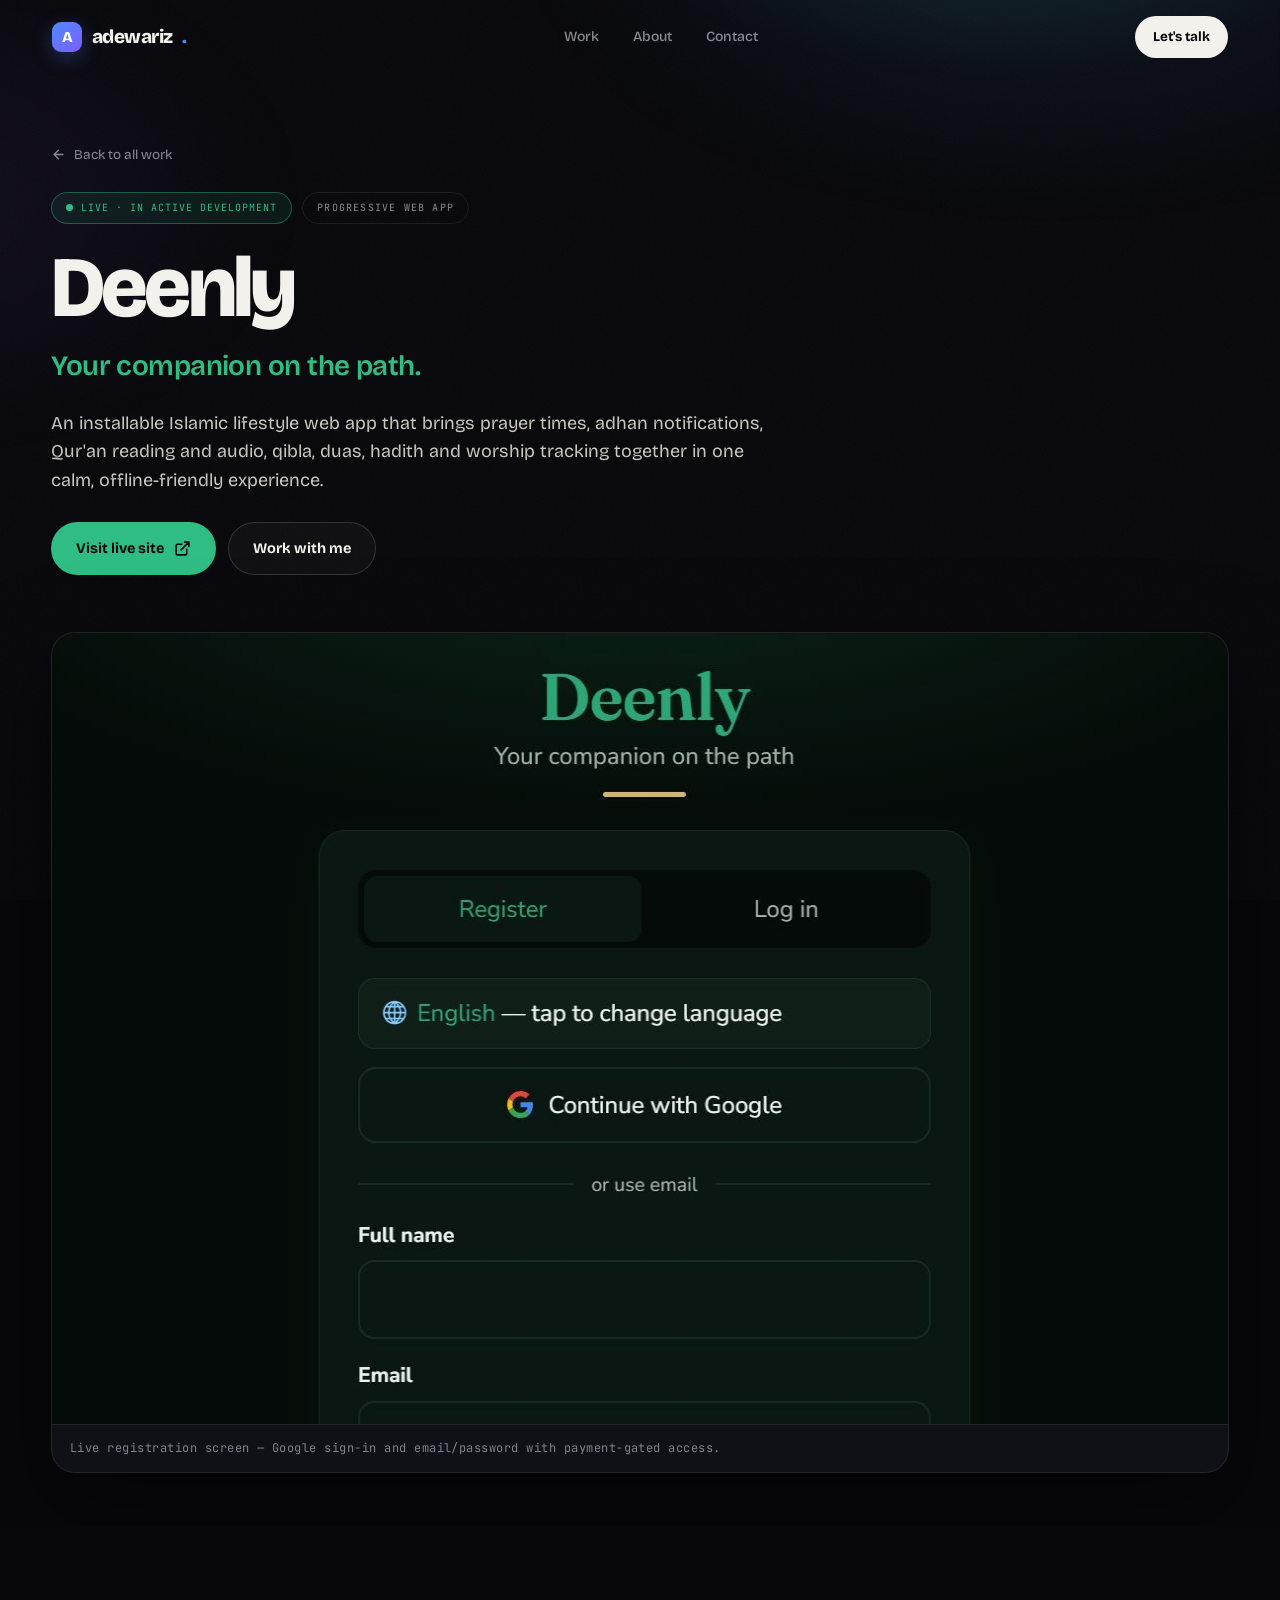
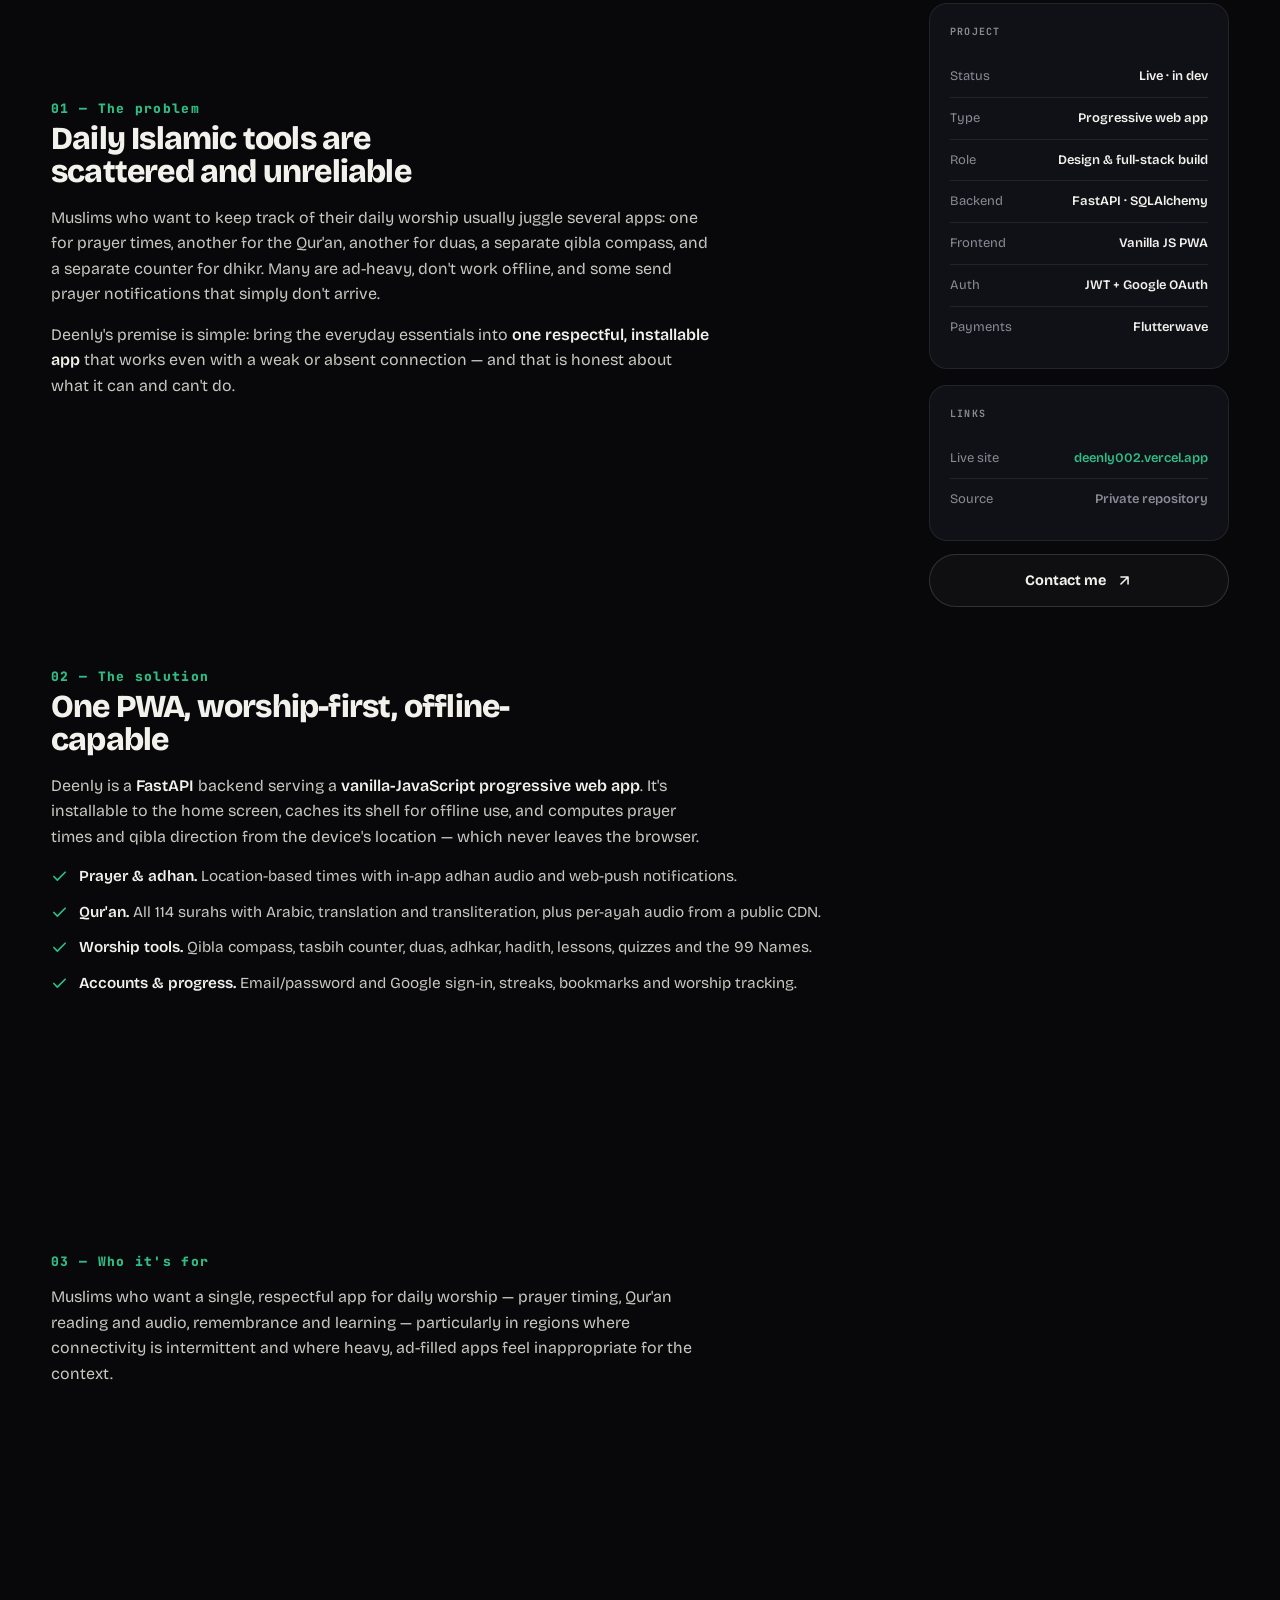
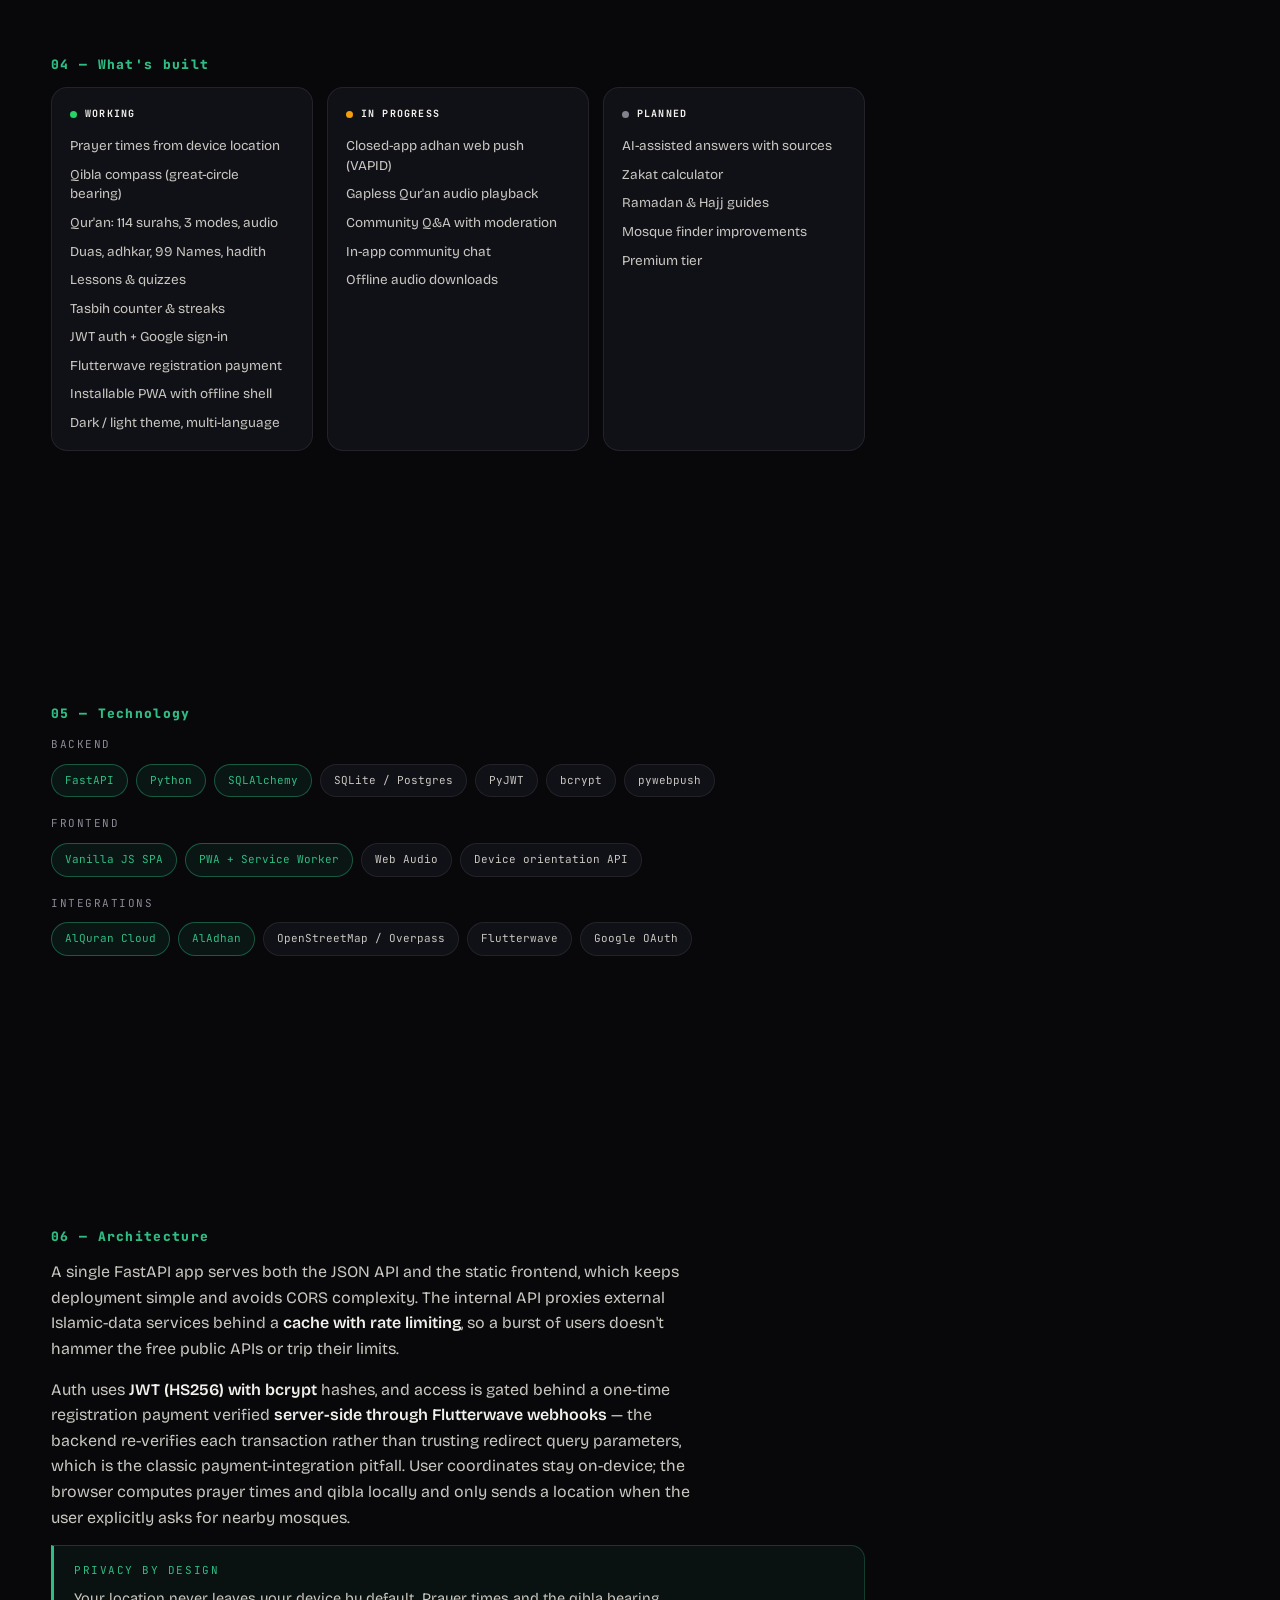
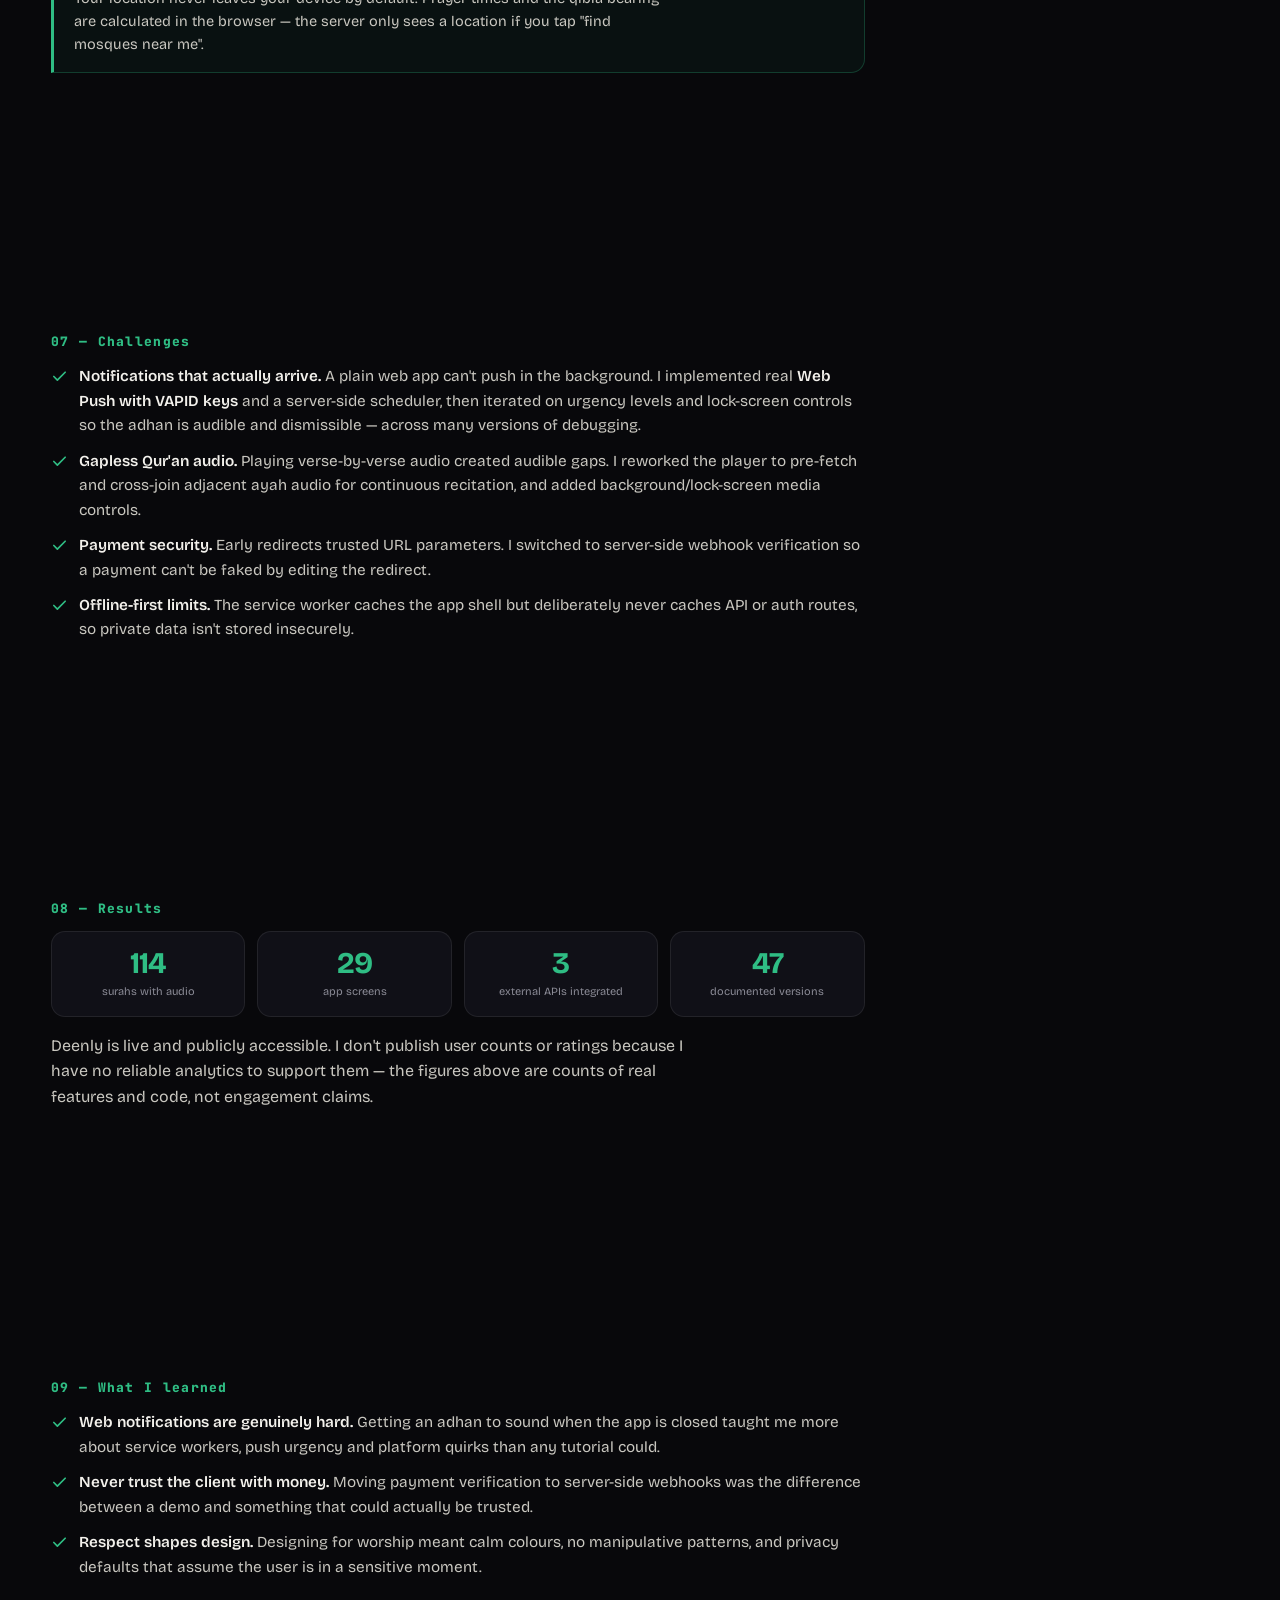
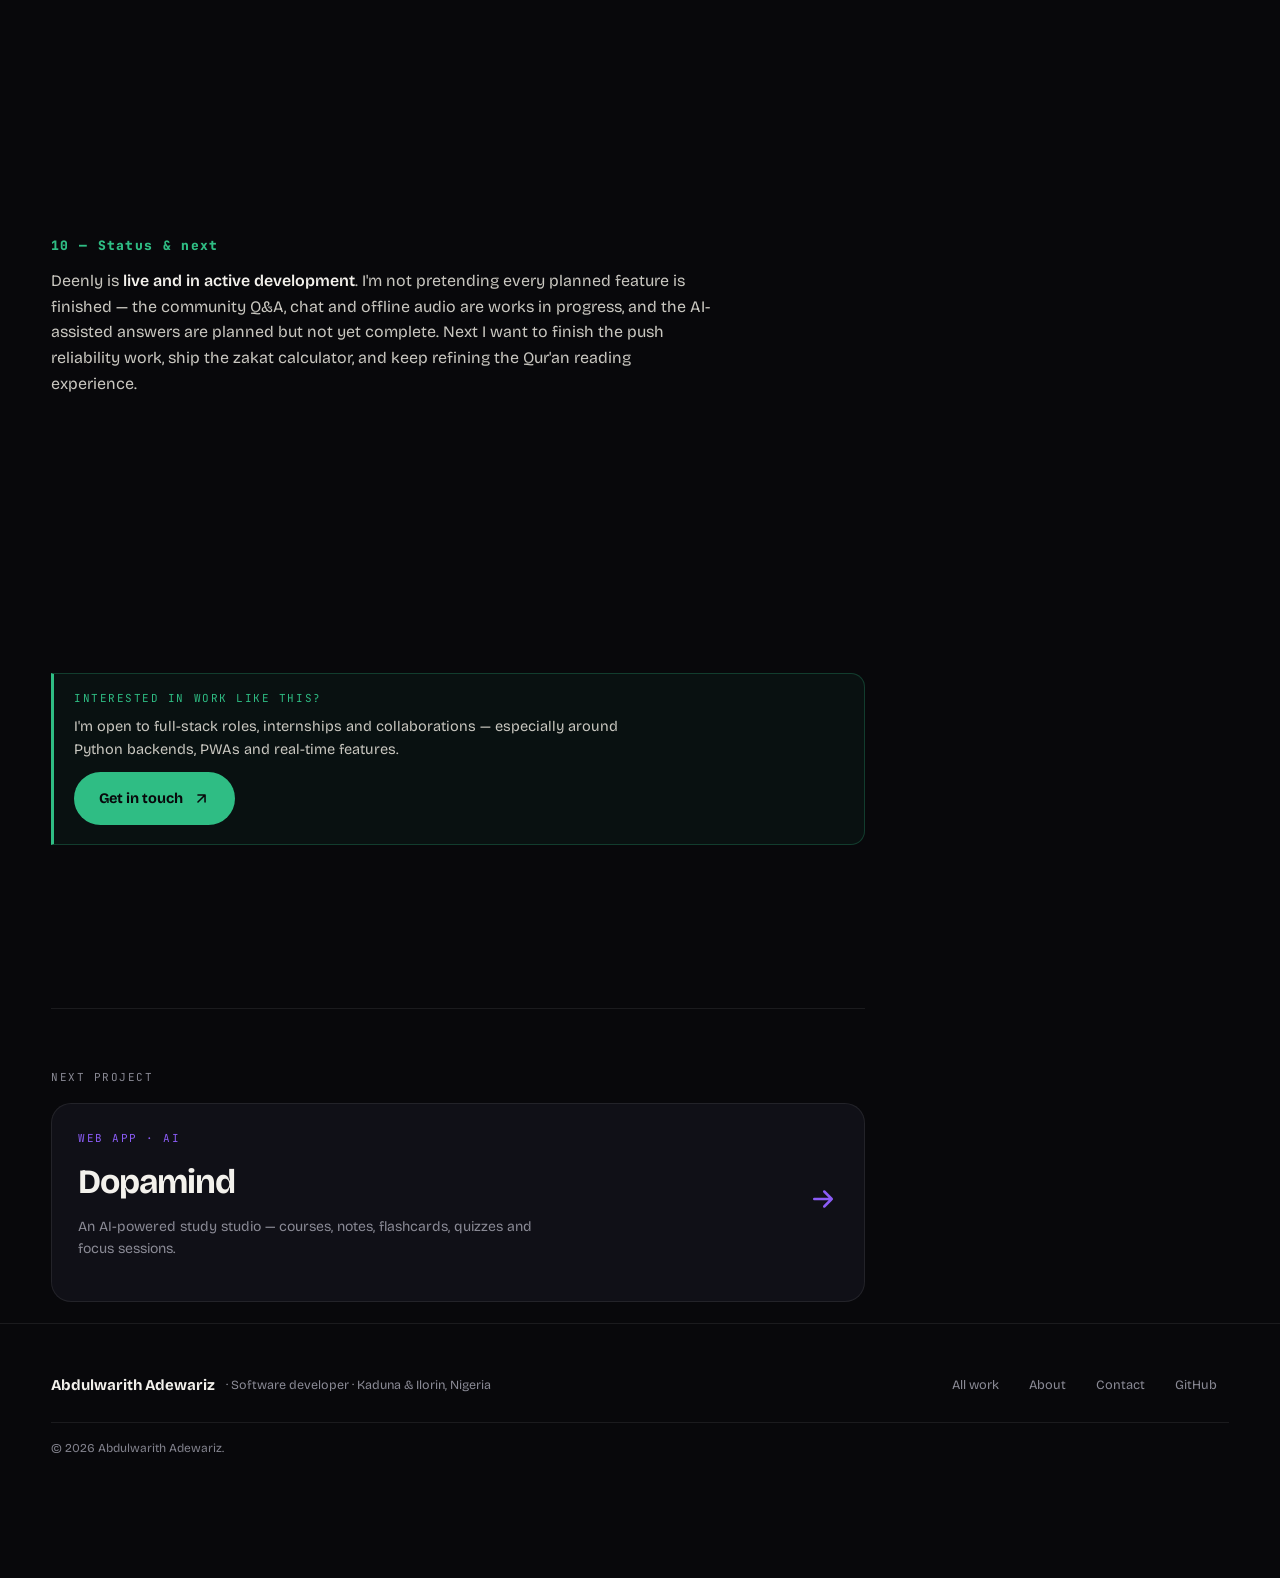
==== commit 47bdfec4: "Entry choreography: monogram unfolds into wordmark; hero A-reveal, nav pill, cursor ring, ghost nume" ====
--- a/projects/deenly.html
+++ b/projects/deenly.html
@@ -24,7 +24,7 @@
 </head>
 <body style="--pa:#2fbd84">
 <a class="skip" href="#cs-main">Skip to content</a>
-<div id="wipe" aria-hidden="true"><span></span><span></span><span></span></div><div id="spot" aria-hidden="true"></div><div id="pre"<div id="pre" aria-hidden="true"><div class="p-in"><div class="p-name">deenly<i>.</i></div><div class="p-bar"><b></b></div></div></div>
+<div id="wipe" aria-hidden="true"><span></span><span></span><span></span><b class="wm">adewariz<i>.</i></b></div><div id="spot" aria-hidden="true"></div><div id="pre"<div id="pre" aria-hidden="true"><div class="p-in"><div class="p-name">deenly<i>.</i></div><div class="p-bar"><b></b></div></div></div>
 <div id="bar" aria-hidden="true"></div>
 
 <header id="hd">
--- a/style.css
+++ b/style.css
@@ -12,7 +12,7 @@
   --ink:#f3f1ec;
   --ink-2:#c9c7c0;
   --mut:#8a8a95;
-  --dim:#5c5c68;
+  --dim:#82828d;
   --a:#4d8bff;
   --a-2:#8fb4ff;
   --a-glow:rgba(77,139,255,.28);
@@ -67,21 +67,75 @@
 #bar{position:fixed;top:0;left:0;height:2px;width:0;
   background:linear-gradient(90deg,var(--a),var(--a-2));z-index:900;transition:width .1s linear}
 
-/* ---- preloader (entry curtain) ---- */
-#pre{position:fixed;inset:0;background:var(--bg);display:grid;place-items:center;z-index:9999;
-  transition:transform .85s var(--ease-in-out) .18s,visibility 1.1s}
-#pre::after{content:"";position:absolute;inset:0;pointer-events:none;opacity:.5;
-  background:radial-gradient(600px 300px at 50% 40%,rgba(77,139,255,.14),transparent 65%)}
-#pre.gone{transform:translateY(-101%);visibility:hidden}
-#pre .p-in{text-align:center;transition:opacity .45s var(--ease),transform .55s var(--ease)}
-#pre.gone .p-in{opacity:0;transform:translateY(-26px)}
-#pre .p-name{font-weight:800;font-size:clamp(30px,8vw,58px);letter-spacing:-.04em}
-#pre .p-name i{color:var(--a);font-style:normal}
-#pre .p-bar{width:180px;height:2px;background:var(--line);margin:22px auto 0;overflow:hidden;border-radius:2px}
-#pre .p-bar b{display:block;height:100%;width:0;background:linear-gradient(90deg,var(--a),var(--a-2));animation:load 1.1s var(--ease) forwards}
-#pre .p-pct{margin-top:14px;font-family:var(--m);font-size:11px;letter-spacing:.2em;color:var(--dim)}
-#pre .p-pct em{font-style:normal;opacity:.6}
-@keyframes load{to{width:100%}}
+/* ---- preloader (entry curtain) — monogram in, wordmark unfolds out of it ---- */
+#pre{position:fixed;inset:0;display:grid;place-items:center;z-index:9999;overflow:hidden;
+  animation:preFail .01s linear 3.6s forwards}
+@keyframes preFail{to{opacity:0;visibility:hidden;pointer-events:none}}
+html:not(.js) #pre{display:none}
+#pre .p-cols{position:absolute;inset:0;display:grid;grid-template-columns:repeat(3,1fr)}
+#pre .p-cols span{background:linear-gradient(180deg,#0a0a11,#131320);
+  transition:transform .66s var(--ease-in-out)}
+#pre .p-cols span:nth-child(2){transition-delay:.07s}
+#pre .p-cols span:nth-child(3){transition-delay:.14s}
+#pre::after{content:"";position:absolute;inset:0;pointer-events:none;opacity:.6;
+  background:radial-gradient(700px 340px at 50% 42%,rgba(77,139,255,.16),transparent 66%)}
+#pre.gone .p-cols span{transform:translateY(-101%)}
+#pre.gone{visibility:hidden;transition:visibility 0s 1s}
+
+/* the wordmark itself */
+#pre .p-stage{position:absolute;inset:0;display:grid;place-items:center;
+  transition:opacity .38s var(--ease),transform .55s var(--ease);will-change:transform,opacity}
+#pre.gone .p-stage{opacity:0;transform:translateY(-20px) scale(.94)}
+#pre .p-in{text-align:center}
+#pre .p-word{position:relative;display:inline-flex;align-items:baseline;
+  font-weight:800;font-size:clamp(40px,11.5vw,88px);letter-spacing:-.045em;color:var(--ink);
+  filter:drop-shadow(0 24px 46px rgba(0,0,0,.5))}
+#pre .p-a{position:relative;display:inline-block;line-height:1}
+#pre .p-ring{position:absolute;left:50%;top:50%;width:1.5em;height:1.5em;margin:-.75em 0 0 -.75em;
+  border-radius:50%;border:1px solid rgba(255,255,255,.2);opacity:0}
+#pre .p-rest{display:inline-flex;line-height:1}
+#pre .p-rest b{display:inline-block;font-weight:800}
+#pre .p-dot{color:var(--a)}
+#pre .p-sub{margin-top:18px;font-family:var(--m);font-size:10.5px;letter-spacing:.3em;
+  text-transform:uppercase;color:var(--dim);opacity:0}
+#pre .p-sub i{font-style:normal;color:var(--a);padding:0 2px}
+#pre .p-bar{width:min(300px,62vw);height:2px;background:var(--line);margin:24px auto 0;
+  overflow:hidden;border-radius:2px}
+#pre .p-bar b{display:block;height:100%;width:100%;transform-origin:left;transform:scaleX(0);
+  background:linear-gradient(90deg,var(--a),var(--a-2))}
+#pre .p-pct{position:absolute;right:clamp(16px,5vw,52px);bottom:clamp(14px,4vw,44px);
+  font-family:var(--m);font-weight:600;font-size:clamp(30px,6.4vw,52px);letter-spacing:-.02em;
+  color:var(--mut);opacity:0;line-height:1}
+#pre .p-pct em{font-size:.38em;font-style:normal;opacity:.55;vertical-align:super;margin-left:2px}
+#pre .p-sheen{position:absolute;inset:-30% -40%;pointer-events:none;opacity:0;mix-blend-mode:soft-light;
+  background:linear-gradient(105deg,transparent 42%,rgba(255,255,255,.65) 50%,transparent 58%)}
+
+/* --- choreography (JS adds .run the moment it boots) --- */
+html.js #pre .p-a{opacity:0;transform:scale(.5) rotate(-12deg);filter:blur(12px)}
+html.js #pre .p-rest{clip-path:inset(0 100% -30% 0)}
+html.js #pre .p-rest b{opacity:0;transform:translateX(-.42em) rotate(-6deg)}
+html.js #pre .p-bar b{transform:scaleX(0)}
+html.js #pre.run .p-a{animation:markIn .85s var(--ease-out) .12s forwards}
+html.js #pre.run .p-ring{animation:sonar 1.5s var(--ease-out) .3s 2}
+html.js #pre.run .p-rest{animation:unfold .95s var(--ease-out) .6s forwards}
+html.js #pre.run .p-rest b{animation:letterOut .6s var(--ease-out) forwards;
+  animation-delay:calc(var(--i)*.045s + .62s)}
+html.js #pre.run .p-rest .p-dot{animation:dotPop .55s var(--ease-spring) 1.2s both}
+html.js #pre.run .p-sheen{animation:sheenGo 1.1s var(--ease) 1.15s both}
+html.js #pre.run .p-sub{animation:preUp .8s var(--ease) 1s forwards}
+html.js #pre.run .p-pct{animation:preUp .8s var(--ease) .45s forwards}
+html.js #pre.run .p-bar b{animation:barGrow 1.9s cubic-bezier(.7,0,.2,1) .25s forwards}
+@keyframes markIn{60%{filter:blur(0)}to{opacity:1;transform:none;filter:blur(0)}}
+@keyframes sonar{0%{opacity:.85;transform:scale(.6)}100%{opacity:0;transform:scale(1.5)}}
+@keyframes unfold{to{clip-path:inset(0 -8% -30% 0)}}
+@keyframes letterOut{to{opacity:1;transform:none}}
+@keyframes dotPop{0%{opacity:0;transform:scale(0)}62%{opacity:1;transform:scale(1.28)}100%{opacity:1;transform:scale(1)}}
+@keyframes sheenGo{0%{opacity:0;transform:translateX(-72%)}28%{opacity:1}100%{opacity:0;transform:translateX(72%)}}
+@keyframes preUp{from{opacity:0;transform:translateY(12px)}to{opacity:1;transform:none}}
+@keyframes barGrow{to{transform:scaleX(1)}}
+/* repeat visit — the same choreography, compressed */
+#pre.quick .p-a,#pre.quick .p-rest,#pre.quick .p-rest b,#pre.quick .p-sheen,
+#pre.quick .p-sub,#pre.quick .p-pct,#pre.quick .p-bar b,#pre.quick .p-ring{animation-duration:.3s!important;animation-delay:.05s!important}
 
 /* ---- page-to-page wipe ---- */
 #wipe{position:fixed;inset:0;z-index:960;pointer-events:none;display:grid;grid-template-columns:repeat(3,1fr)}
@@ -95,6 +149,13 @@
 html.arriving.ready #wipe span:nth-child(1){transition-delay:.05s}
 html.arriving.ready #wipe span:nth-child(2){transition-delay:.13s}
 html.arriving.ready #wipe span:nth-child(3){transition-delay:.21s}
+/* monogram stamped on the curtain while it travels */
+#wipe .wm{position:absolute;inset:0;display:grid;place-items:center;opacity:0;transform:scale(.9);
+  font-weight:800;font-size:clamp(24px,5vw,46px);letter-spacing:-.045em;color:var(--ink);
+  transition:opacity .3s var(--ease),transform .5s var(--ease)}
+#wipe .wm i{color:var(--a);font-style:normal}
+body.leaving #wipe .wm,html.arriving #wipe .wm{opacity:1;transform:none;transition-delay:.22s}
+html.arriving.ready #wipe .wm{opacity:0;transform:scale(1.08);transition-delay:0s}
 
 /* ---- cursor spotlight (desktop) ---- */
 #spot{position:fixed;top:0;left:0;width:520px;height:520px;margin:-260px 0 0 -260px;z-index:-1;
@@ -123,14 +184,19 @@
   box-shadow:0 6px 20px var(--a-glow)}
 .logo i{color:var(--a);font-style:normal}
 nav.top{display:flex;align-items:center;gap:4px;position:relative}
-nav.top a{padding:9px 15px;font-size:14px;color:var(--mut);border-radius:50px;
-  transition:color .25s var(--ease),background .3s var(--ease),transform .3s var(--ease);font-weight:500;position:relative}
-nav.top a:hover{color:var(--ink);background:rgba(255,255,255,.06);transform:translateY(-1px)}
-nav.top a.on{color:var(--ink);background:rgba(255,255,255,.07);box-shadow:inset 0 0 0 1px var(--line-2)}
+nav.top a{padding:9px 15px;font-size:14px;color:var(--mut);border-radius:50px;position:relative;z-index:1;
+  transition:color .25s var(--ease),transform .3s var(--ease);font-weight:500}
+nav.top a:hover{color:var(--ink);transform:translateY(-1px)}
+nav.top a.on{color:var(--ink)}
 nav.top a.on::after{content:"";position:absolute;left:50%;bottom:4px;width:14px;height:2px;margin-left:-7px;
   border-radius:2px;background:var(--a);transform-origin:center;
   animation:navdot .45s var(--ease-spring) both}
 @keyframes navdot{from{transform:scaleX(0);opacity:0}to{transform:scaleX(1);opacity:1}}
+/* sliding pill shared by hover + active state */
+.nav-ind{position:absolute;top:0;left:0;height:100%;border-radius:50px;pointer-events:none;z-index:0;
+  background:rgba(255,255,255,.055);box-shadow:inset 0 0 0 1px var(--line-2);opacity:0;
+  width:0;transition:transform .48s var(--ease-spring),width .48s var(--ease-spring),opacity .3s var(--ease)}
+.nav-ind.on{opacity:1}
 .hire{display:inline-flex;align-items:center;gap:8px;padding:10px 18px;border-radius:50px;
   background:var(--ink);color:#08080b;font-weight:700;font-size:13.5px;position:relative;overflow:hidden;
   transform:translate3d(var(--mag-x,0px),calc(var(--mag-y,0px) + var(--lift,0px)),0);
@@ -183,7 +249,7 @@
 html.js .sec-head.in::before,html:not(.js) .sec-head::before{transform:scaleX(1)}
 
 /* ---- hero ---- */
-.hero{padding-top:clamp(110px,15vh,160px);padding-bottom:clamp(40px,7vh,80px);min-height:100svh;display:flex;align-items:center}
+.hero{padding-top:clamp(110px,15vh,160px);padding-bottom:clamp(40px,7vh,80px);min-height:100svh;display:flex;align-items:center;overflow:hidden}
 .hero>.wrap{width:min(var(--maxw),92%);margin-inline:auto}
 .hero-grid{display:grid;grid-template-columns:1.05fr .95fr;gap:clamp(28px,4vw,56px);align-items:start;margin-top:clamp(28px,4vh,44px)}
 .avail{display:inline-flex;align-items:center;gap:9px;padding:8px 15px;border:1px solid var(--line-2);
@@ -197,10 +263,29 @@
 .avail i{width:8px;height:8px;border-radius:50%;background:var(--wa);box-shadow:0 0 0 0 rgba(37,211,102,.5);animation:pl 2s infinite}
 @keyframes pl{70%{box-shadow:0 0 0 9px rgba(37,211,102,0)}100%{box-shadow:0 0 0 0 rgba(37,211,102,0)}}
 .hero h1{font-size:clamp(38px,7.6vw,92px);line-height:.94;letter-spacing:-.05em;font-weight:800}
-.hero h1 .nm{display:block}
-.hero h1 .nm span{display:inline-block;transform:translateY(70%) rotate(5deg)}
-html.js.ready .hero h1 .nm span{animation:up .9s var(--ease-out) forwards;animation-delay:calc(var(--i)*.035s + .1s)}
-@keyframes up{from{opacity:0}to{opacity:1;transform:none}}
+.hero h1 .nm{display:block;position:relative}
+/* wordmark reveal: the initial lands first, the rest unfurls out from behind it */
+.hero h1 .nm .wd{display:inline-block;white-space:nowrap;vertical-align:bottom}
+.hero h1 .nm .lead,.hero h1 .nm .rest span{display:inline-block;transition:transform .38s var(--ease-spring),color .3s}
+.hero h1 .nm .lead{transform-origin:50% 78%}
+.hero h1 .nm .rest-wrap{display:inline-block;vertical-align:bottom}
+html.js .hero h1 .nm .rest-wrap{clip-path:inset(-38% 100% -52% 0)}
+html.js .hero h1 .nm .rest span{opacity:0;transform:translateX(-.34em) rotate(-5deg)}
+html.js .hero h1 .nm .lead{opacity:0;transform:scale(.5) rotate(-11deg);filter:blur(10px)}
+html.js.ready .hero h1 .nm .lead{animation:markIn .85s var(--ease-out) forwards;
+  animation-delay:calc(var(--w,0)*.16s + .08s)}
+html.js.ready .hero h1 .nm .rest-wrap{animation:unfold .95s var(--ease-out) forwards;
+  animation-delay:calc(var(--w,0)*.16s + .52s)}
+html.js.ready .hero h1 .nm .rest span{animation:letterOut .62s var(--ease-out) forwards;
+  animation-delay:calc(var(--w,0)*.16s + var(--i)*.028s + .56s)}
+/* one sheen sweep across the finished wordmark */
+html.js.ready .hero h1 .nm::after{content:"";position:absolute;inset:-14% -6%;pointer-events:none;z-index:2;
+  background:linear-gradient(105deg,transparent 40%,rgba(255,255,255,.32) 50%,transparent 60%);
+  mix-blend-mode:soft-light;opacity:0;animation:sheenGo 1.3s var(--ease) 1.5s both}
+@media(pointer:fine){
+  html.js.ready .hero h1 .nm .lead:hover{transform:translateY(-10px) rotate(-6deg);color:var(--a-2)}
+  html.js.ready .hero h1 .nm .rest span:hover{transform:translateY(-10px) rotate(-6deg);color:var(--a-2)}
+}
 
 /* staged hero entrance — plays the moment the curtain lifts */
 html.js .hero .avail,html.js .hero .role,html.js .hero .lead,html.js .cta,html.js .hero .showcase,
@@ -270,7 +355,7 @@
 .sc-more:hover{color:var(--ink);border-color:var(--a)}
 
 /* showcase idle float (added after entrance) */
-.showcase.floaty{animation:floaty 9s ease-in-out infinite}
+html.js.ready .showcase.floaty{animation:floaty 9s ease-in-out infinite}
 @keyframes floaty{0%,100%{transform:translateY(0)}50%{transform:translateY(-9px)}}
 
 /* scroll cue */
@@ -287,14 +372,20 @@
 .scroll-cue:hover .sc-txt{letter-spacing:.34em}
 
 /* ---- marquee ---- */
-.marquee{border-block:1px solid var(--line);padding:18px 0;overflow:hidden;
+.marquee{border-block:1px solid var(--line);padding:16px 0;overflow:hidden;display:grid;gap:10px;
   -webkit-mask-image:linear-gradient(90deg,transparent,#000 8%,#000 92%,transparent);
   mask-image:linear-gradient(90deg,transparent,#000 8%,#000 92%,transparent)}
 .mtrack{display:flex;gap:34px;width:max-content;animation:mq 34s linear infinite;will-change:transform}
 .marquee:hover .mtrack{animation-play-state:paused}
-.mtrack span{font-weight:700;font-size:clamp(16px,2.4vw,26px);letter-spacing:-.02em;color:var(--mut);white-space:nowrap}
+.mtrack span{font-weight:700;font-size:clamp(16px,2.4vw,26px);letter-spacing:-.02em;color:var(--mut);white-space:nowrap;
+  transition:color .3s var(--ease),transform .3s var(--ease)}
 .mtrack span.od{color:var(--a);font-family:var(--m);font-size:14px;opacity:.7}
 @keyframes mq{to{transform:translateX(-50%)}}
+/* second ticker — outlined type running the other way */
+.mtrack.rev{animation-direction:reverse;animation-duration:46s}
+.mtrack.rev span{font-weight:800;color:transparent;-webkit-text-stroke:1px rgba(255,255,255,.3)}
+.mtrack.rev span.od{-webkit-text-stroke:0;color:var(--a);opacity:.6;font-size:12px}
+.marquee:hover .mtrack.rev span{transform:translateY(-2px)}
 
 /* ---- stats ---- */
 .stats-row{display:grid;grid-template-columns:repeat(4,1fr);gap:14px}
@@ -334,6 +425,8 @@
 .pcard.is-live .pc-body::before{content:"";position:absolute;top:0;left:0;right:0;height:2px;opacity:.85;
   background:linear-gradient(90deg,transparent,var(--pa) 30%,var(--pa) 70%,transparent)}
 .pcard .pc-img{position:relative;aspect-ratio:16/9;overflow:hidden;background:var(--bg-2);border-bottom:1px solid var(--line)}
+html.js .pcard .pc-img{clip-path:inset(0 0 100% 0);transition:clip-path 1.05s var(--ease-out) calc(var(--d,0s) + .12s)}
+html.js .pcard.in .pc-img{clip-path:inset(0 0 0 0)}
 .pcard .pc-img img{width:100%;height:100%;object-fit:cover;object-position:top center;
   transition:transform .7s var(--ease);filter:saturate(1.02)}
 .pcard:hover .pc-img img{transform:scale(1.045)}
@@ -407,6 +500,9 @@
 .mini ul{list-style:none;display:grid;gap:10px}
 .mini li{display:flex;gap:10px;align-items:flex-start;font-size:13.5px;color:var(--ink-2)}
 .mini li svg{width:15px;height:15px;color:var(--a);flex:none;margin-top:3px}
+.mini .exp-h{margin:2px 0 12px;font-size:13.5px;line-height:1.45}
+.mini .exp-h b{color:var(--ink);font-weight:700;display:block}
+.mini .exp-h span{color:var(--dim);font-size:11.5px}
 .fact{display:flex;justify-content:space-between;gap:14px;padding:11px 0;border-bottom:1px solid var(--line);font-size:13.5px}
 .fact:last-child{border-bottom:0}
 .fact span{color:var(--mut)}
@@ -612,6 +708,74 @@
 #bn a.on{box-shadow:0 8px 22px rgba(77,139,255,.4)}
 #bn a:active{transform:scale(.94)}
 
+/* word-by-word headline reveal (only for headlines we split in JS) */
+html.js .sec-head h2 .w,html.js .contact-lead h2 .w{display:inline-block;white-space:pre;opacity:0;
+  transform:translateY(.5em) rotate(1.6deg);
+  transition:opacity .7s var(--ease-out),transform .85s var(--ease-out);
+  transition-delay:calc(var(--wi,0) * .05s)}
+html.js .sec-head.in h2 .w,html.js .contact-lead.in h2 .w{opacity:1;transform:none}
+
+/* counters blur into focus */
+.cnt{transition:filter .4s var(--ease)}
+.cnt.counting{filter:blur(6px)}
+
+/* trailing cursor ring (desktop, JS-mounted) */
+#ring{position:fixed;top:0;left:0;width:30px;height:30px;margin:-15px 0 0 -15px;border-radius:50%;
+  border:1.5px solid rgba(255,255,255,.5);pointer-events:none;z-index:970;opacity:0;mix-blend-mode:difference;
+  transition:width .32s var(--ease-spring),height .32s var(--ease-spring),margin .32s var(--ease-spring),
+    border-color .3s,background .3s,opacity .35s var(--ease);will-change:transform}
+@media(pointer:fine){html.js #ring.on{opacity:.8}}
+html.js #ring.hot{width:54px;height:54px;margin:-27px 0 0 -27px;border-color:#fff;background:rgba(255,255,255,.12)}
+html.js #ring.press{width:22px;height:22px;margin:-11px 0 0 -11px}
+
+/* =========================================================================
+   PREMIUM DETAILS
+   ========================================================================= */
+@property --ang{syntax:"<angle>";initial-value:0deg;inherits:false}
+
+/* big ghost index numerals behind every section header */
+main{counter-reset:sec}
+.sec-head{counter-increment:sec}
+.sec-head::after{content:counter(sec,decimal-leading-zero);position:absolute;top:-.24em;right:-.01em;
+  font-weight:800;font-size:clamp(84px,14vw,168px);line-height:.92;letter-spacing:-.07em;z-index:-1;
+  background:linear-gradient(180deg,rgba(255,255,255,.09),rgba(255,255,255,0) 74%);
+  -webkit-background-clip:text;background-clip:text;color:transparent;pointer-events:none;opacity:0;
+  transform:translateY(26px)}
+html.js .sec-head.in::after{animation:ghostIn 1.15s var(--ease-out) .18s forwards}
+html:not(.js) .sec-head::after{opacity:1;transform:none}
+@keyframes ghostIn{to{opacity:1;transform:none}}
+@media(max-width:640px){.sec-head::after{font-size:74px;opacity:.8}}
+
+/* light sweep across project imagery on hover */
+.pcard .pc-img::after{content:"";position:absolute;inset:0;z-index:2;pointer-events:none;
+  background:linear-gradient(115deg,transparent 38%,rgba(255,255,255,.16) 50%,transparent 62%);
+  transform:translateX(-130%);transition:transform 1s var(--ease)}
+.pcard:hover .pc-img::after{transform:translateX(130%)}
+
+/* stat cards — travelling conic border on hover */
+.stat::after{content:"";position:absolute;inset:0;border-radius:inherit;padding:1px;pointer-events:none;
+  opacity:0;transition:opacity .35s var(--ease);
+  background:conic-gradient(from var(--ang),transparent 0 62%,rgba(77,139,255,.95) 76%,rgba(125,92,255,.95) 84%,transparent 96%);
+  -webkit-mask:linear-gradient(#000 0 0) content-box,linear-gradient(#000 0 0);-webkit-mask-composite:xor;
+  mask:linear-gradient(#000 0 0) content-box,linear-gradient(#000 0 0);mask-composite:exclude}
+.stat:hover::after{opacity:1;animation:angSpin 2.6s linear infinite}
+@keyframes angSpin{to{--ang:360deg}}
+
+/* email card light sweep */
+.contact-lead .big-mail{position:relative;overflow:hidden}
+.contact-lead .big-mail::after{content:"";position:absolute;inset:0;pointer-events:none;
+  background:linear-gradient(115deg,transparent 40%,rgba(255,255,255,.1) 50%,transparent 60%);
+  transform:translateX(-120%);transition:transform .95s var(--ease)}
+.contact-lead .big-mail:hover::after{transform:translateX(120%)}
+
+/* footer wordmark — outline until you touch it */
+.f-big{width:100%;display:block;font-weight:800;font-size:clamp(52px,13vw,158px);line-height:.92;
+  letter-spacing:-.055em;color:transparent;-webkit-text-stroke:1px rgba(255,255,255,.15);
+  margin:18px 0 -6px;cursor:default;user-select:none;
+  transition:color .45s var(--ease),-webkit-text-stroke-color .45s var(--ease),transform .6s var(--ease)}
+.f-big i{font-style:normal;color:var(--a);-webkit-text-stroke:0}
+.f-big:hover{transform:translateX(6px);color:var(--ink);-webkit-text-stroke-color:transparent}
+
 /* =========================================================================
    RESPONSIVE
    ========================================================================= */
@@ -649,14 +813,33 @@
   *,*::before,*::after{animation-duration:.01ms!important;animation-iteration-count:1!important;
     transition-duration:.01ms!important;transition-delay:0s!important;scroll-behavior:auto!important}
   html.js .rv,html.js .sec-head .mono,html.js .sec-head h2,html.js .sec-head p,
+  html.js .sec-head h2 .w,html.js .contact-lead h2 .w,
   html.js .hero .avail,html.js .hero .role,html.js .hero .lead,html.js .cta,
   html.js .hero .showcase,html.js .scroll-cue{opacity:1!important;transform:none!important;filter:none!important}
   html.js .pcard{transform:none!important;filter:none!important}
   html.js .pcard.in:hover{transform:none!important}
-  .hero h1 .nm span{opacity:1!important;transform:none!important;animation:none!important}
+  .hero h1 .nm span{opacity:1!important;transform:none!important;filter:none!important;animation:none!important}
+  .hero h1 .nm .rest-wrap{clip-path:none!important}
+  .hero h1 .nm::after{display:none}
+  .sec-head::after{opacity:1!important;transform:none!important;animation:none!important}
+  .stat::after{display:none}
+  .pcard .pc-img::after,.contact-lead .big-mail::after{display:none}
   .mtrack,body::before,.hero::after,#spot{animation:none!important}
-  #spot{display:none}
-  #pre{transition:none}
+  #spot,#ring{display:none}
+  #pre{transition:none;display:none}
+
+/* never let content depend on animation state (print, static mode, no-JS) */
+@media print{
+  html.js .rv,html.js .hero h1 .nm .lead,html.js .hero h1 .nm .rest span,
+  html.js .sec-head h2 .w,html.js .contact-lead h2 .w{opacity:1!important;transform:none!important;filter:none!important}
+  html.js .hero h1 .nm .rest-wrap{clip-path:none!important}
+  #pre,#wipe,#spot,#ring,#bn,#bar{display:none!important}
+}
+html.static #pre,html.static #wipe,html.static #spot,html.static #ring{display:none!important}
+html.static .rv,html.static .hero h1 .nm .lead,html.static .hero h1 .nm .rest span,
+html.static .sec-head h2 .w,html.static .contact-lead h2 .w{opacity:1!important;transform:none!important;filter:none!important}
+html.static .hero h1 .nm .rest-wrap{clip-path:none!important}
+html.static .sec-head::after{opacity:1!important;transform:none!important}
   #wipe{display:none}
   .sec-head::before{transform:scaleX(1)!important}
 }
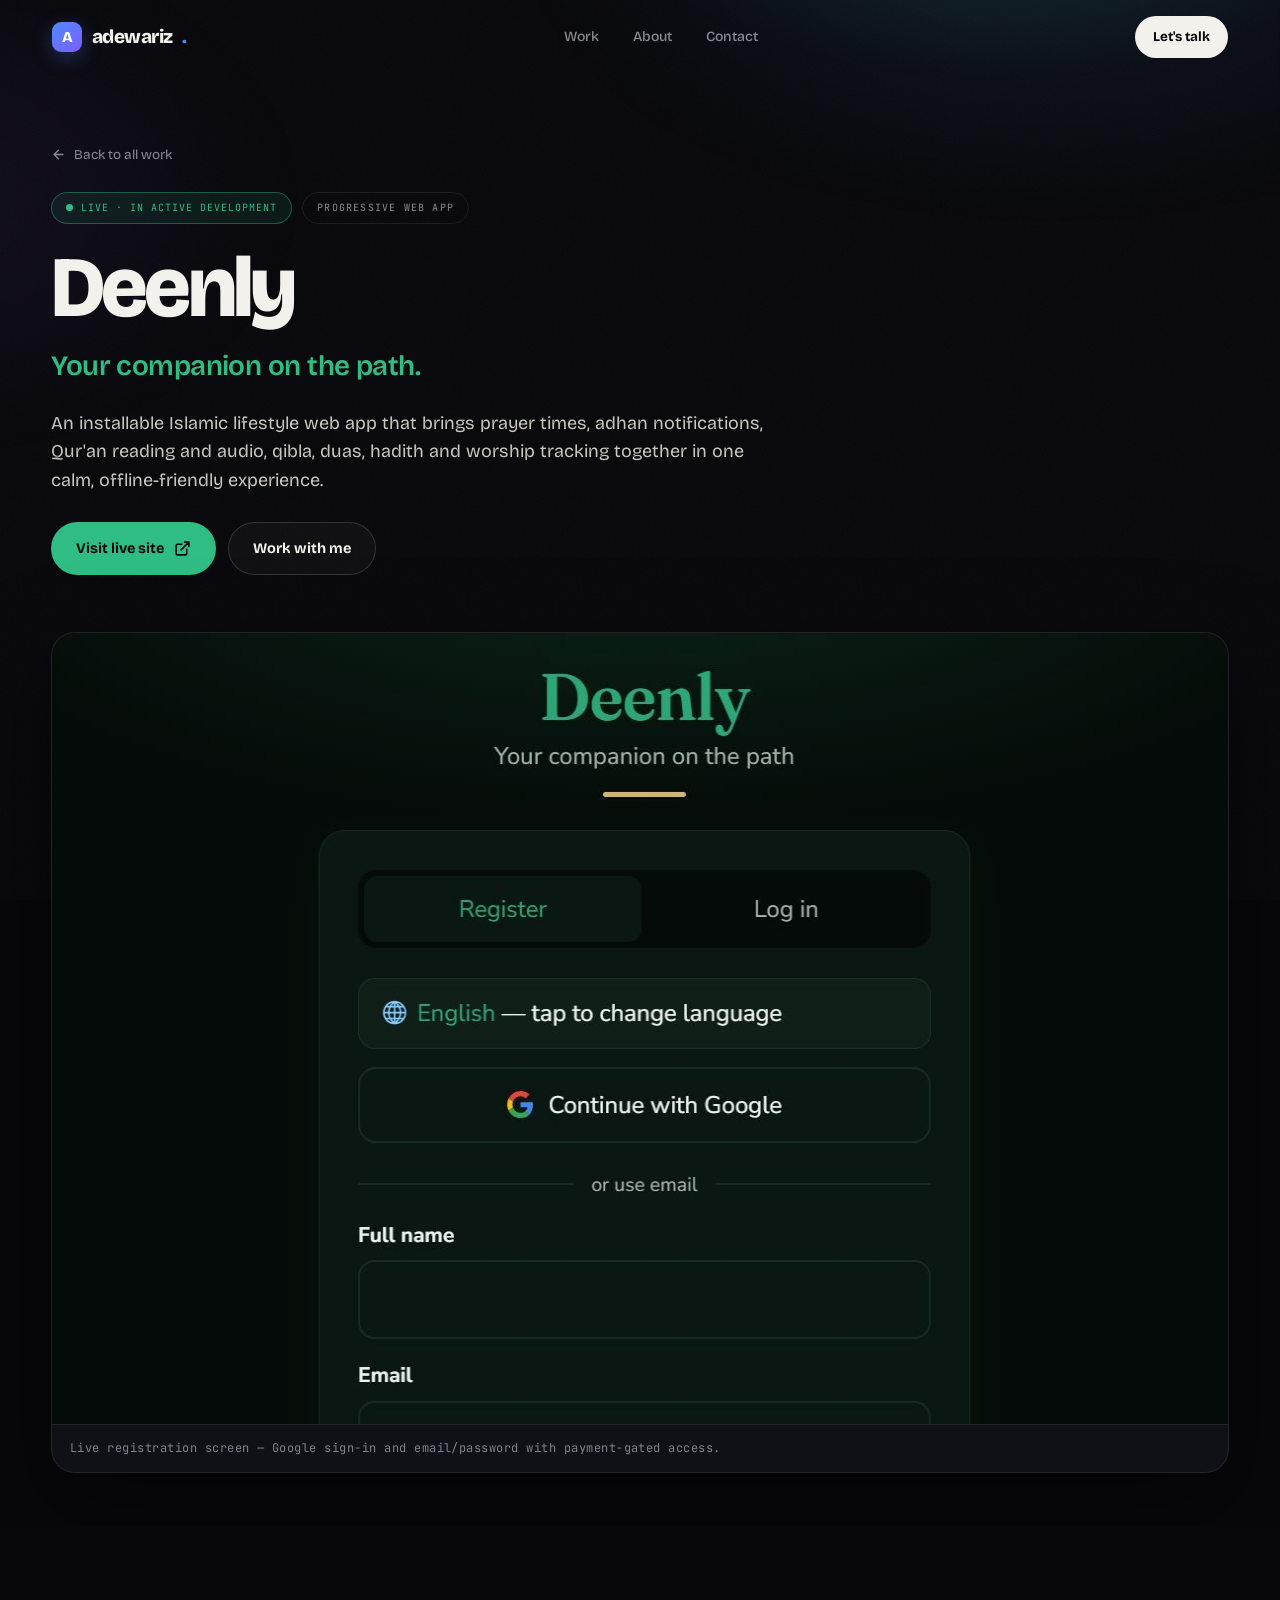
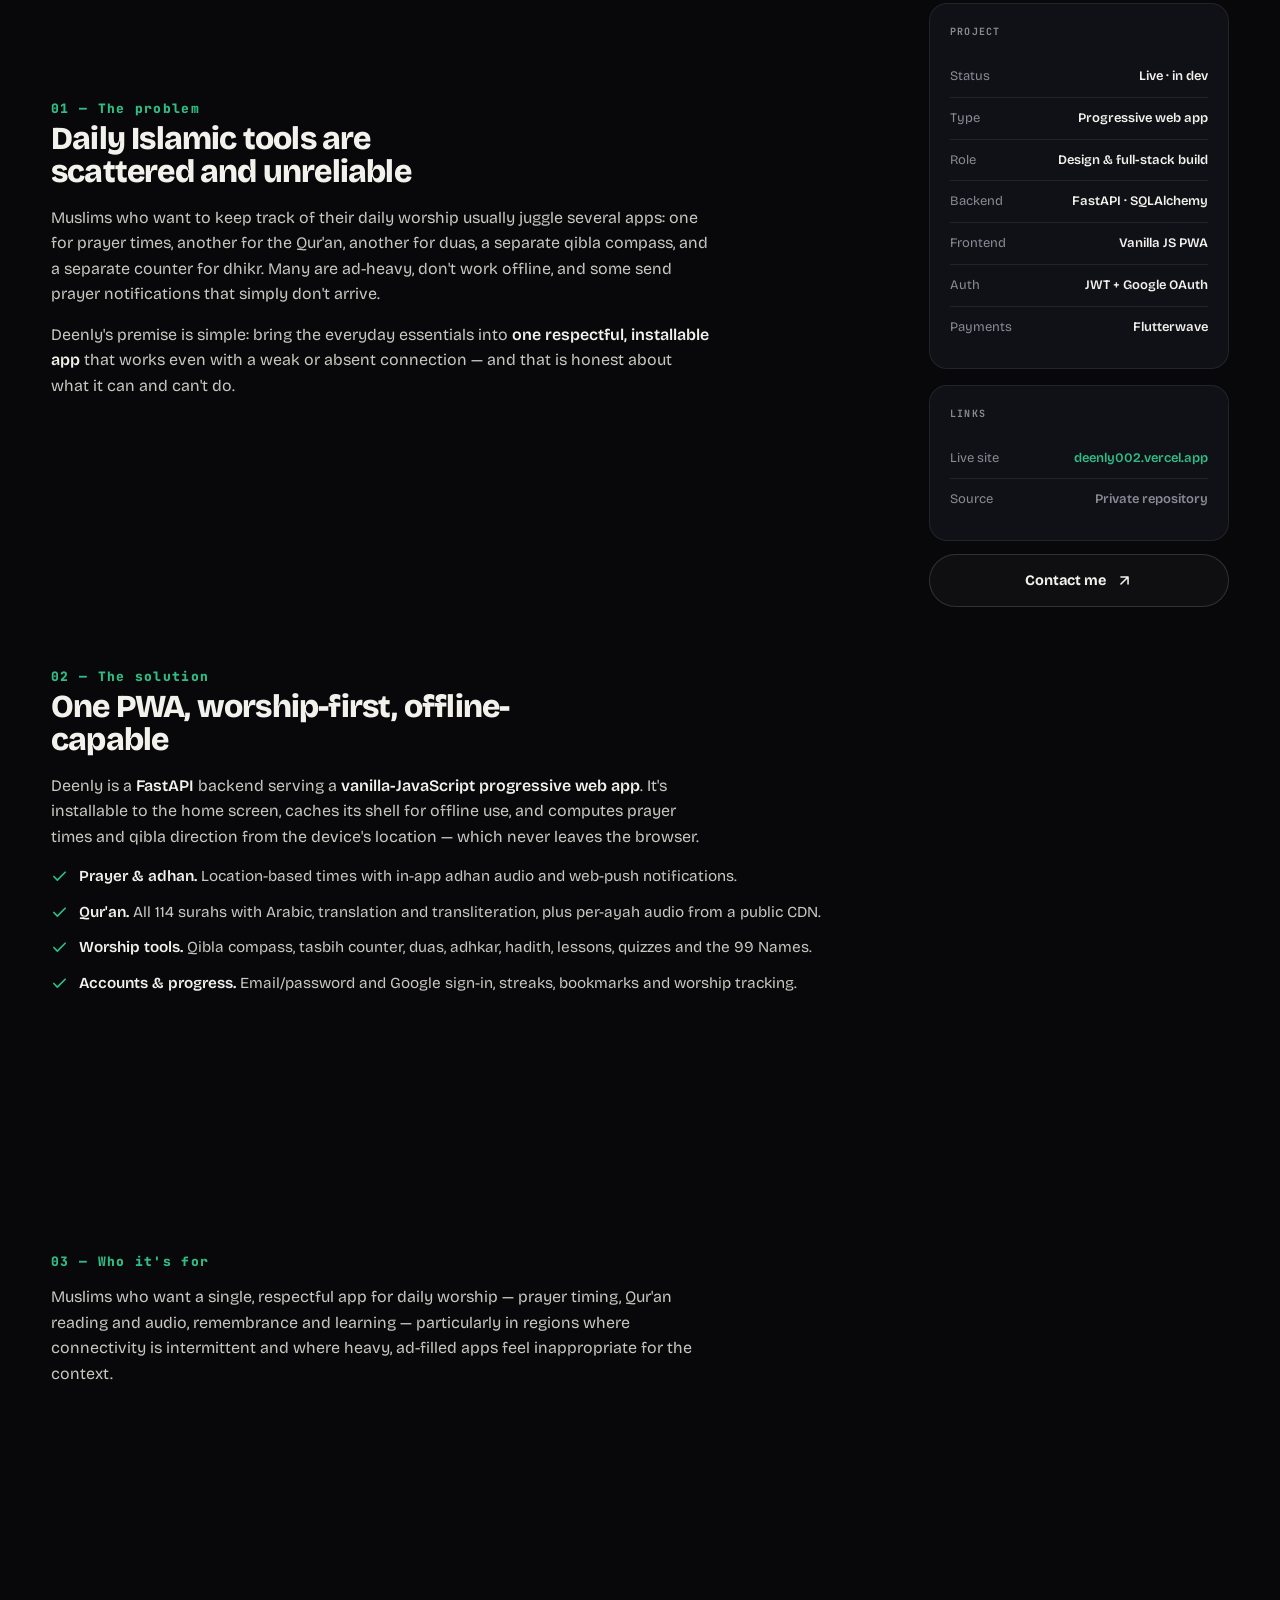
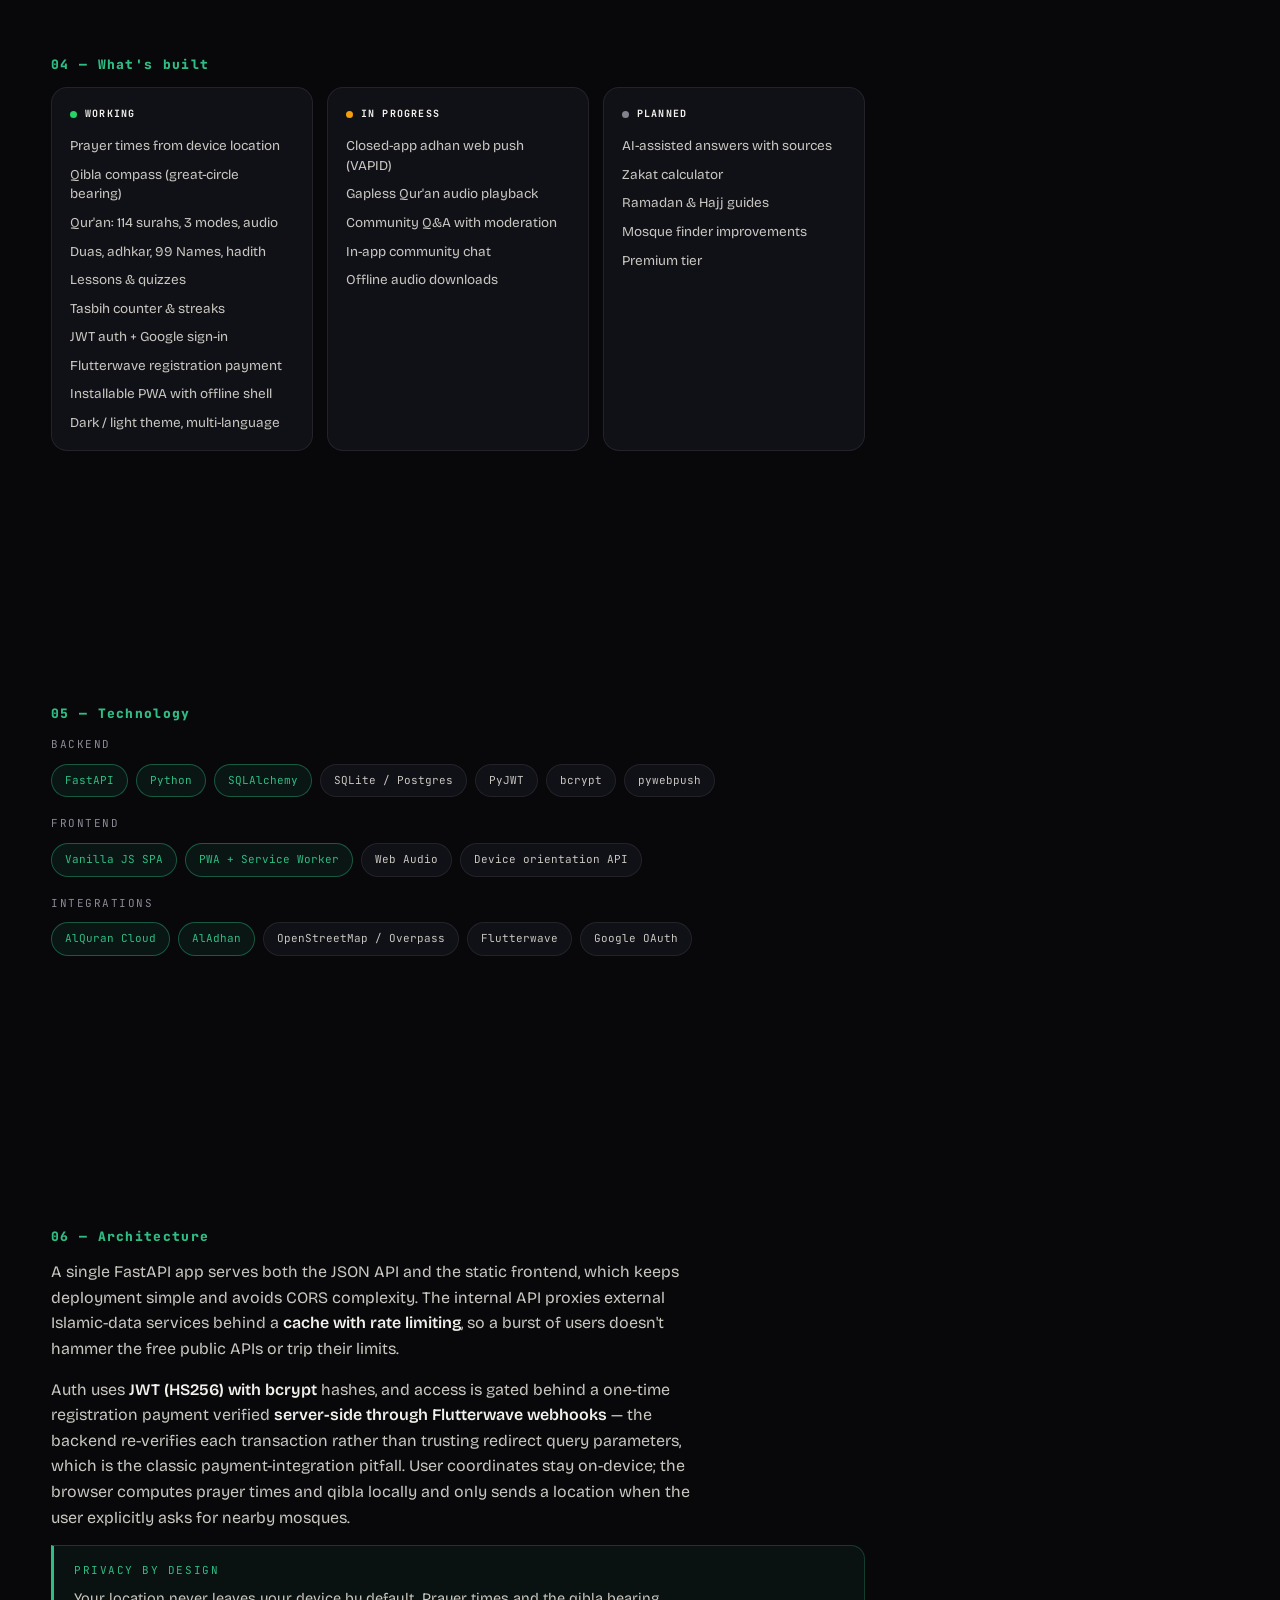
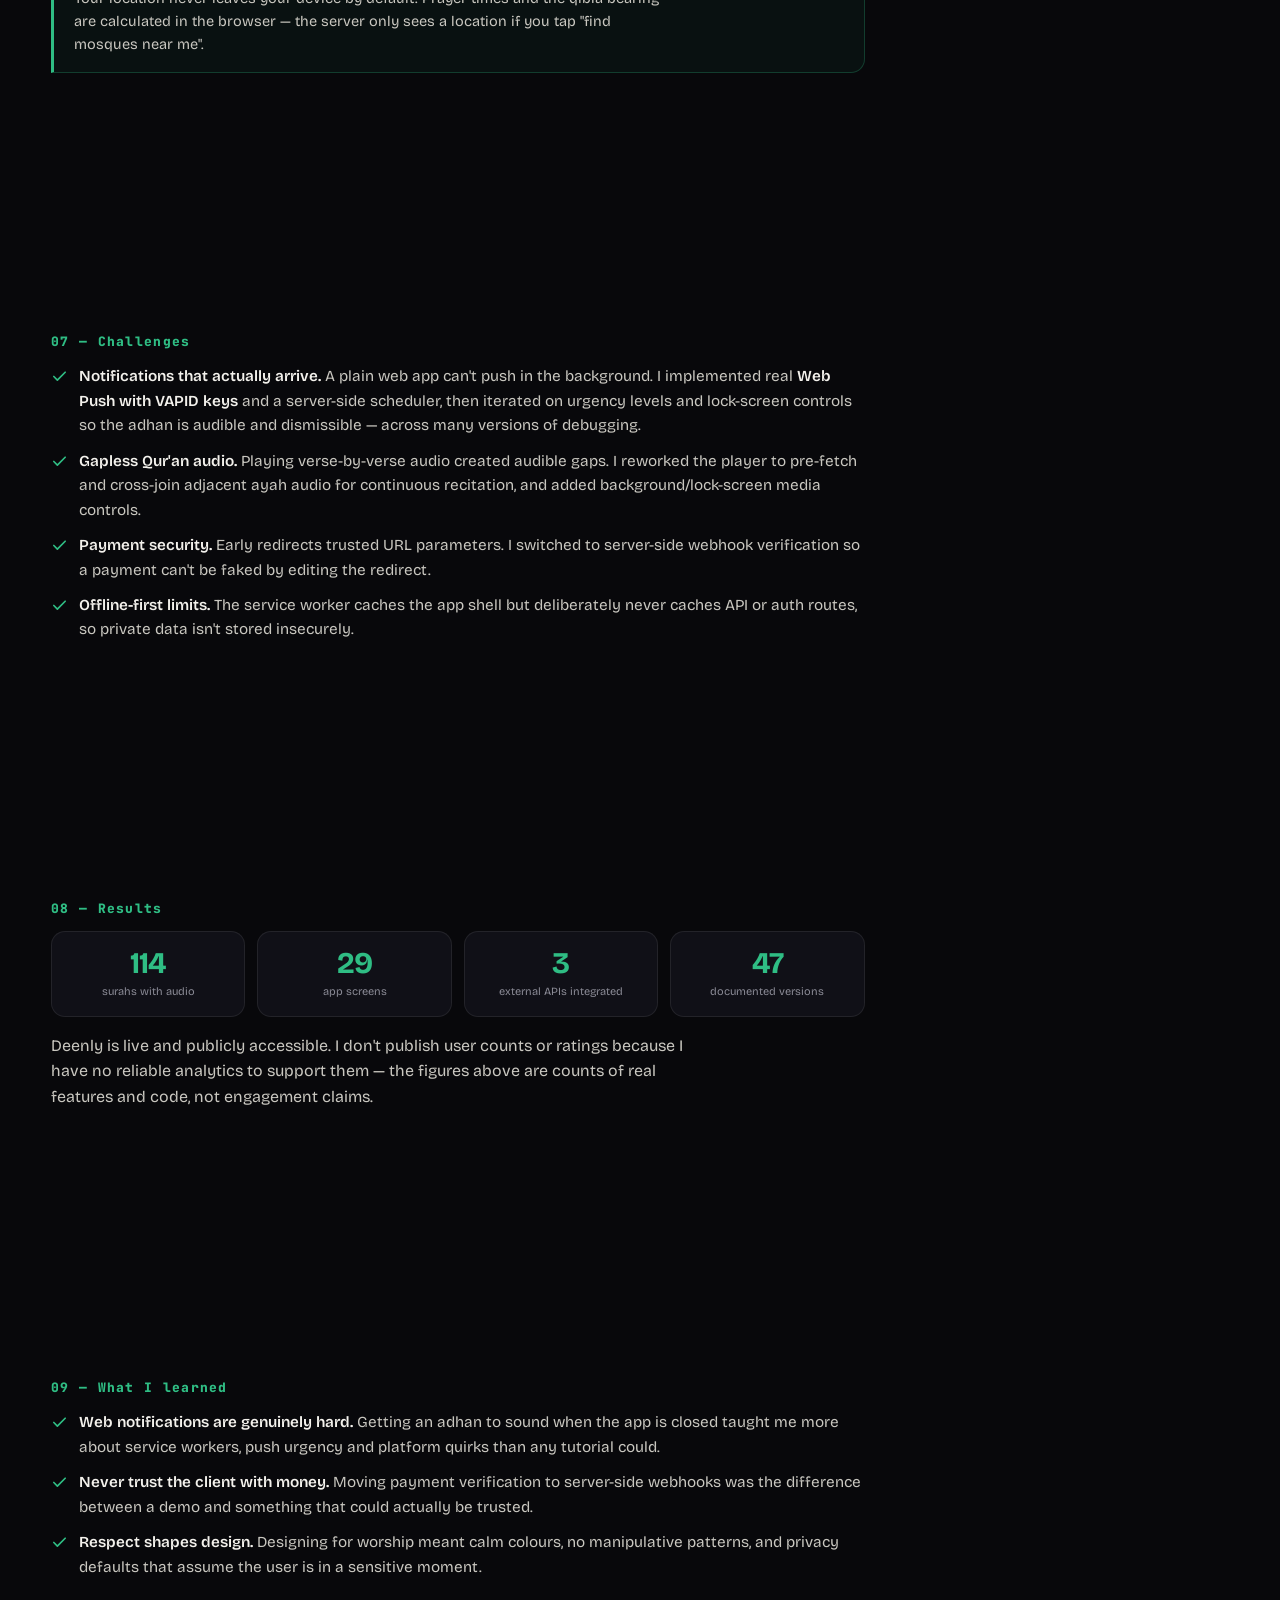
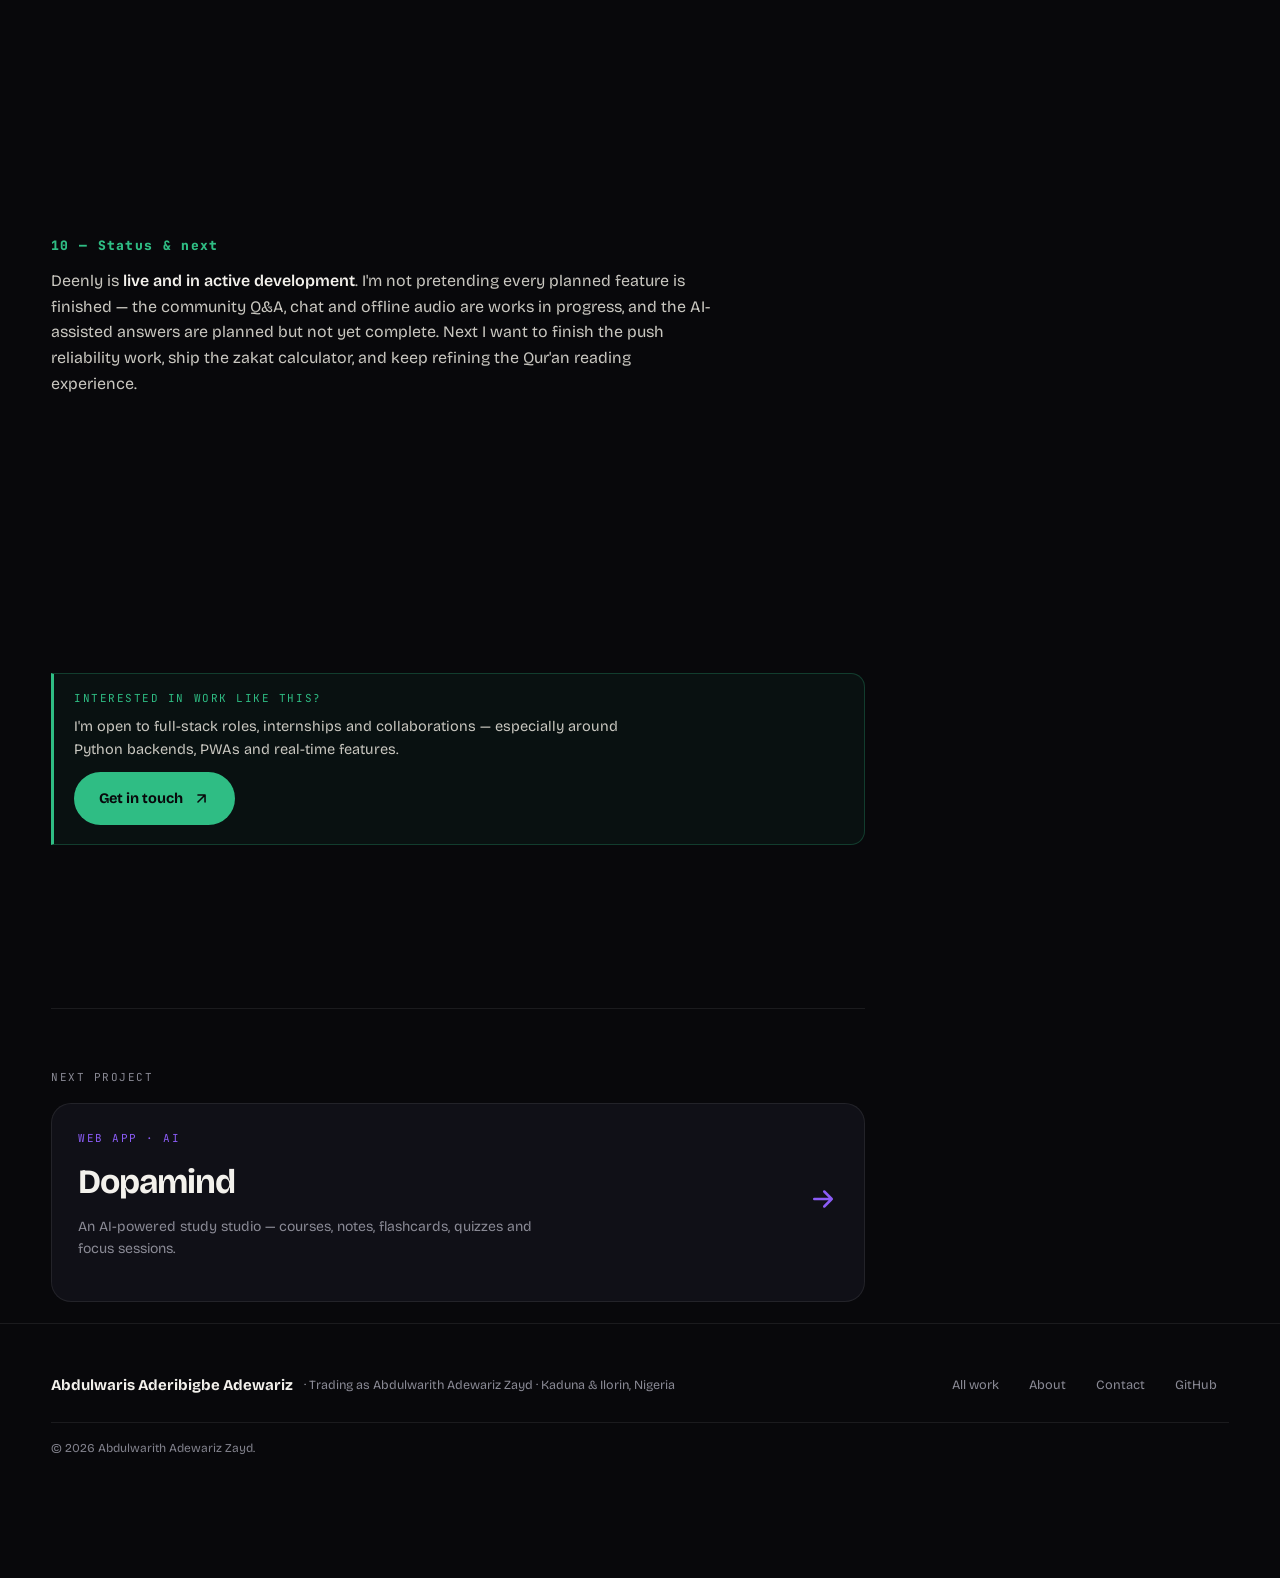
==== commit 68ad33e9: "Name/brand split: CV name Abdulwaris Aderibigbe Adewariz everywhere personal; business name Abdulwar" ====
--- a/projects/deenly.html
+++ b/projects/deenly.html
@@ -3,9 +3,9 @@
 <head>
 <meta charset="UTF-8">
 <meta name="viewport" content="width=device-width, initial-scale=1, viewport-fit=cover">
-<title>Deenly — Case Study | Abdulwarith Adewariz</title>
-<meta name="description" content="Deenly is an installable Islamic lifestyle web app — prayer times, adhan notifications, Qur'an reading and audio, qibla, duas and worship tracking. Built with FastAPI and a vanilla-JS PWA. A case study by Abdulwarith Adewariz.">
-<meta name="author" content="Abdulwarith Adewariz">
+<title>Deenly — Case Study | Abdulwaris Adewariz</title>
+<meta name="description" content="Deenly is an installable Islamic lifestyle web app — prayer times, adhan notifications, Qur'an reading and audio, qibla, duas and worship tracking. Built with FastAPI and a vanilla-JS PWA. A case study by Abdulwaris Adewariz.">
+<meta name="author" content="Abdulwaris Aderibigbe Adewariz">
 <link rel="canonical" href="https://my-portfolio-website-x.vercel.app/projects/deenly.html">
 <meta name="theme-color" content="#08080b">
 <meta property="og:type" content="article">
@@ -238,14 +238,14 @@
 
 <footer>
   <div class="wrap foot">
-    <div class="fl"><b>Abdulwarith Adewariz</b><span> · Software developer · Kaduna &amp; Ilorin, Nigeria</span></div>
+    <div class="fl"><b>Abdulwaris Aderibigbe Adewariz</b><span> · Trading as Abdulwarith Adewariz Zayd · Kaduna &amp; Ilorin, Nigeria</span></div>
     <nav aria-label="Footer">
       <a href="../index.html#work">All work</a>
       <a href="../index.html#about">About</a>
       <a href="../index.html#contact">Contact</a>
       <a href="https://github.com/abdulwarithadewariz-ux" target="_blank" rel="noopener noreferrer">GitHub</a>
     </nav>
-    <div class="fc"><span>© <span id="yr">2026</span> Abdulwarith Adewariz.</span></div>
+    <div class="fc"><span>© <span id="yr">2026</span> Abdulwarith Adewariz Zayd.</span></div>
   </div>
 </footer>
 
--- a/style.css
+++ b/style.css
@@ -610,6 +610,7 @@
 .foot{display:flex;flex-wrap:wrap;gap:20px;align-items:center;justify-content:space-between}
 .foot .fl{display:flex;align-items:center;gap:11px}
 .foot .fl b{font-weight:700;font-size:15px}
+.foot .fl span b{font-size:inherit;font-weight:600;color:var(--ink)}
 .foot .fl span{color:var(--mut);font-size:12.5px}
 .foot nav{display:flex;flex-wrap:wrap;gap:6px}
 .foot nav a{padding:7px 12px;font-size:12.8px;color:var(--mut);border-radius:50px;transition:.25s}
@@ -762,6 +763,10 @@
 @keyframes angSpin{to{--ang:360deg}}
 
 /* email card light sweep */
+.contact-lead .biz-tag{display:inline-flex;align-items:center;gap:8px;margin-top:16px;padding:7px 14px;
+  border:1px solid var(--line-2);border-radius:50px;font-family:var(--m);font-size:10.5px;
+  letter-spacing:.14em;text-transform:uppercase;color:var(--dim)}
+.contact-lead .biz-tag b{color:var(--ink);font-weight:600;letter-spacing:.08em}
 .contact-lead .big-mail{position:relative;overflow:hidden}
 .contact-lead .big-mail::after{content:"";position:absolute;inset:0;pointer-events:none;
   background:linear-gradient(115deg,transparent 40%,rgba(255,255,255,.1) 50%,transparent 60%);
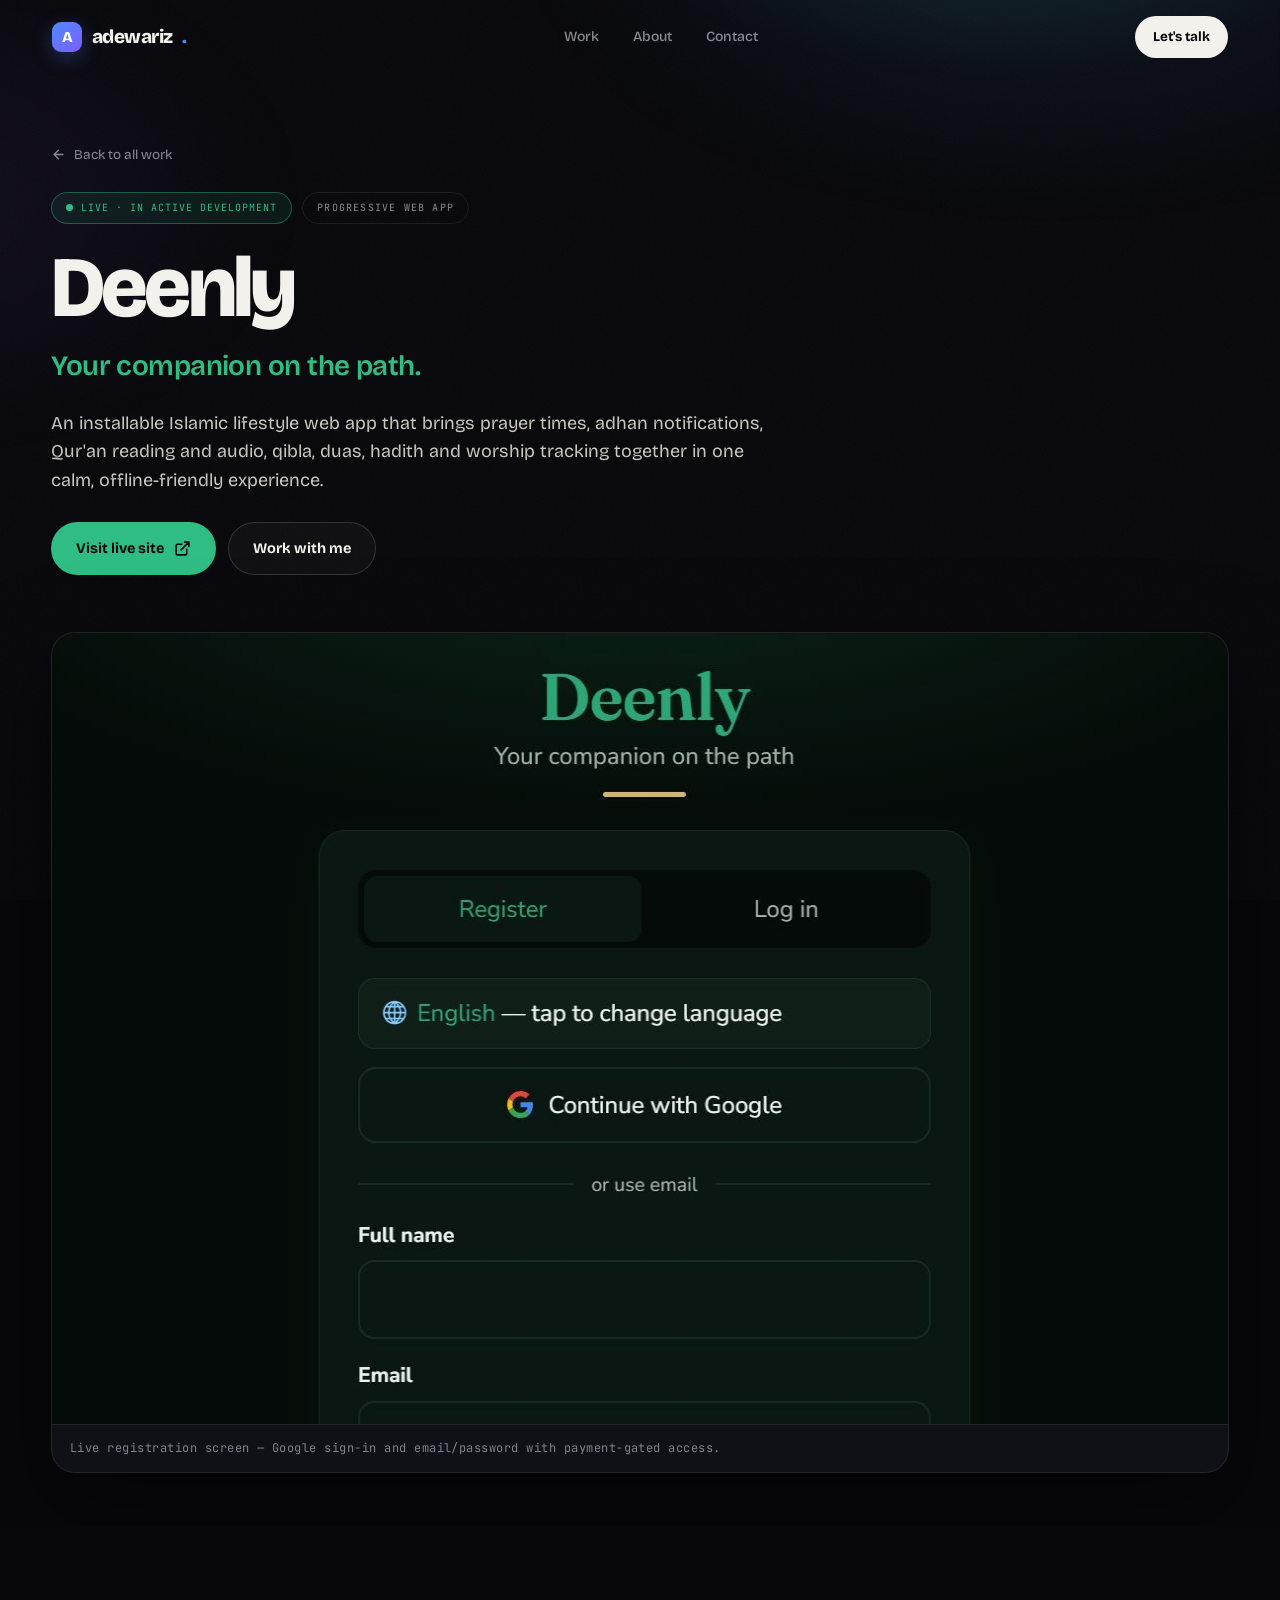
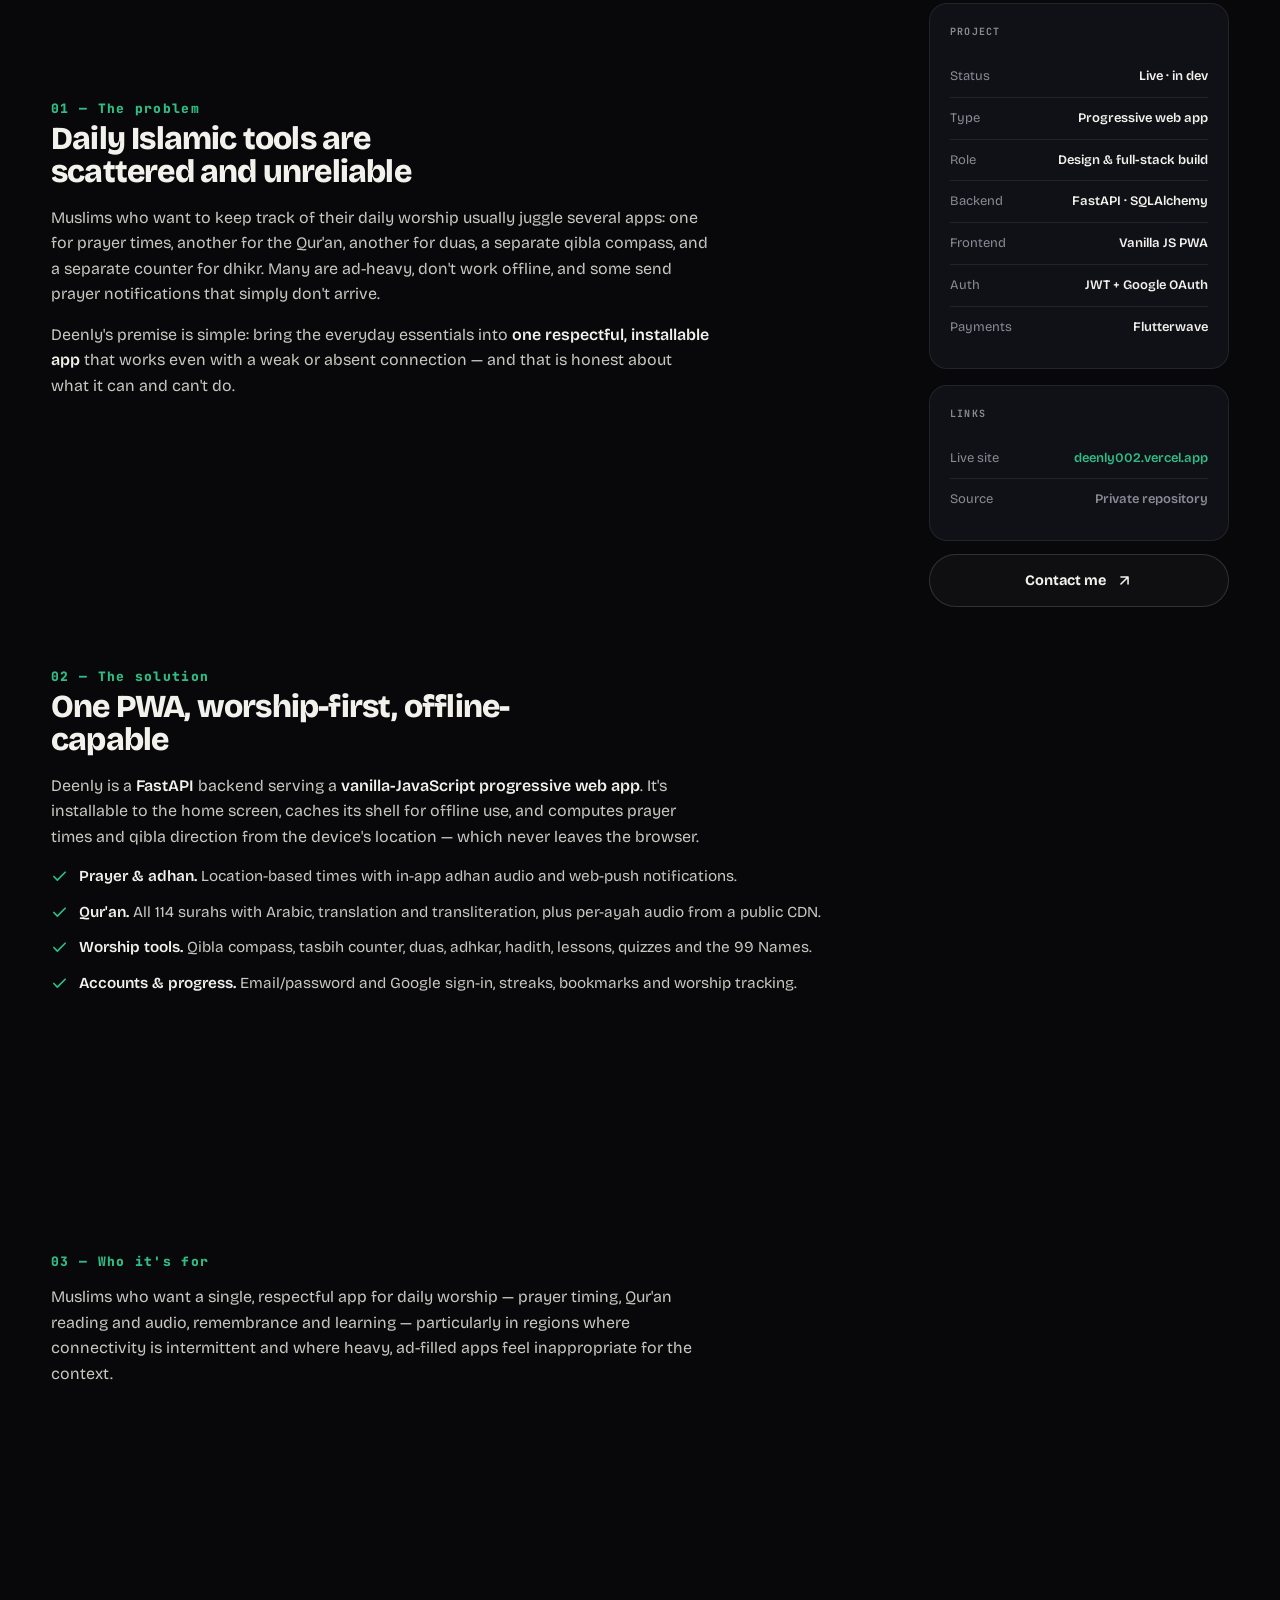
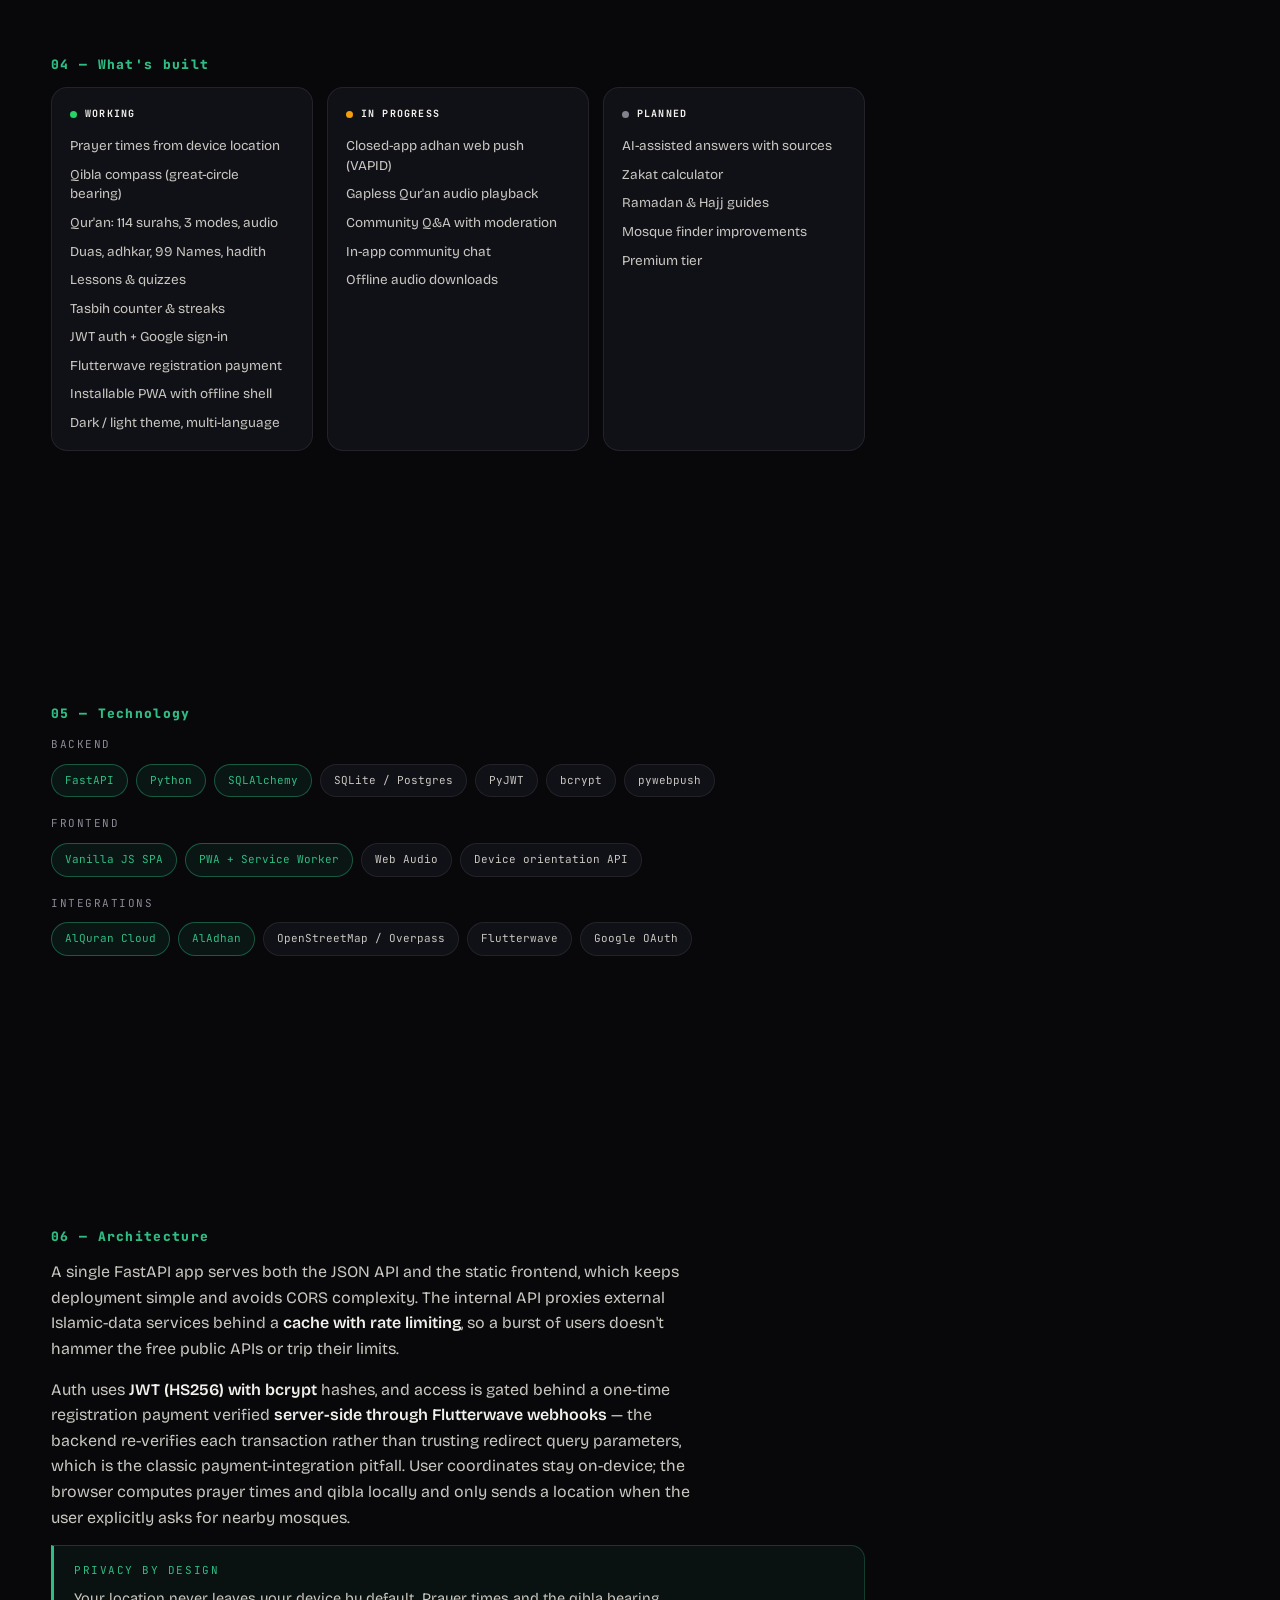
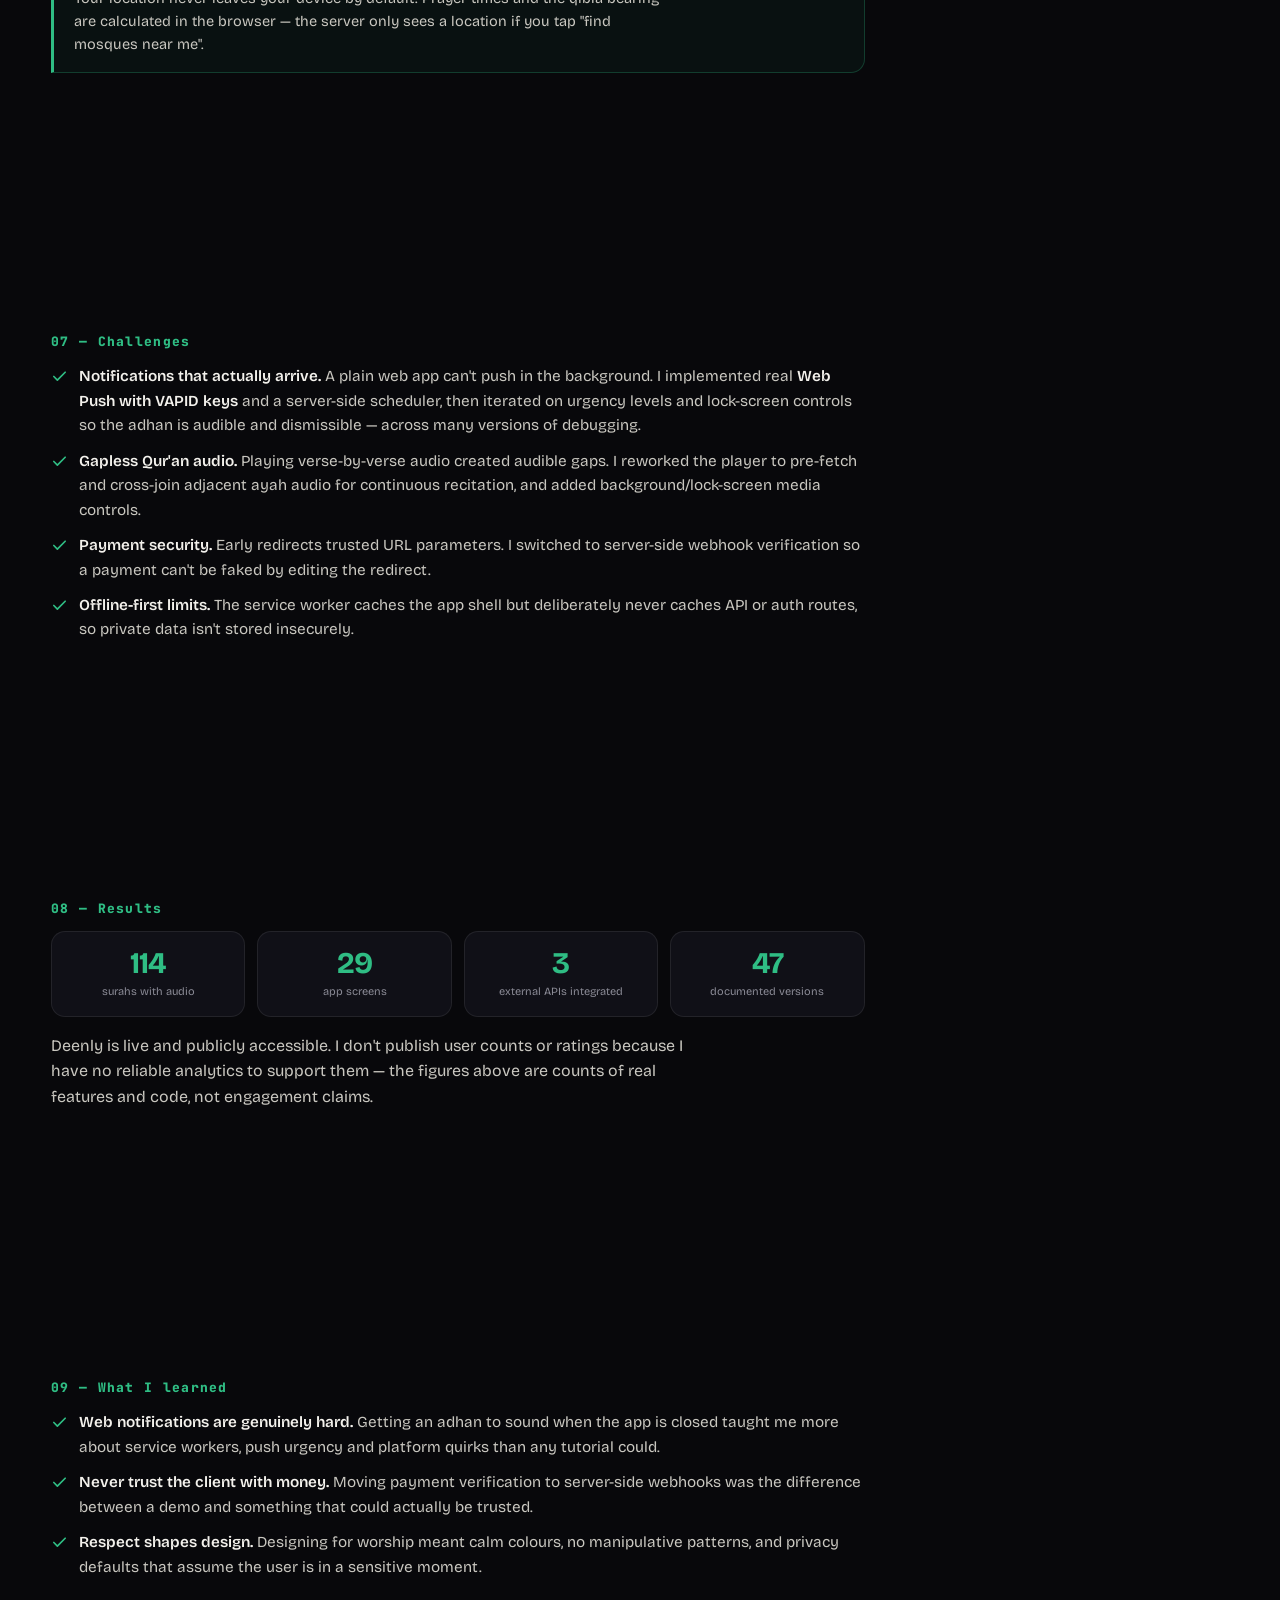
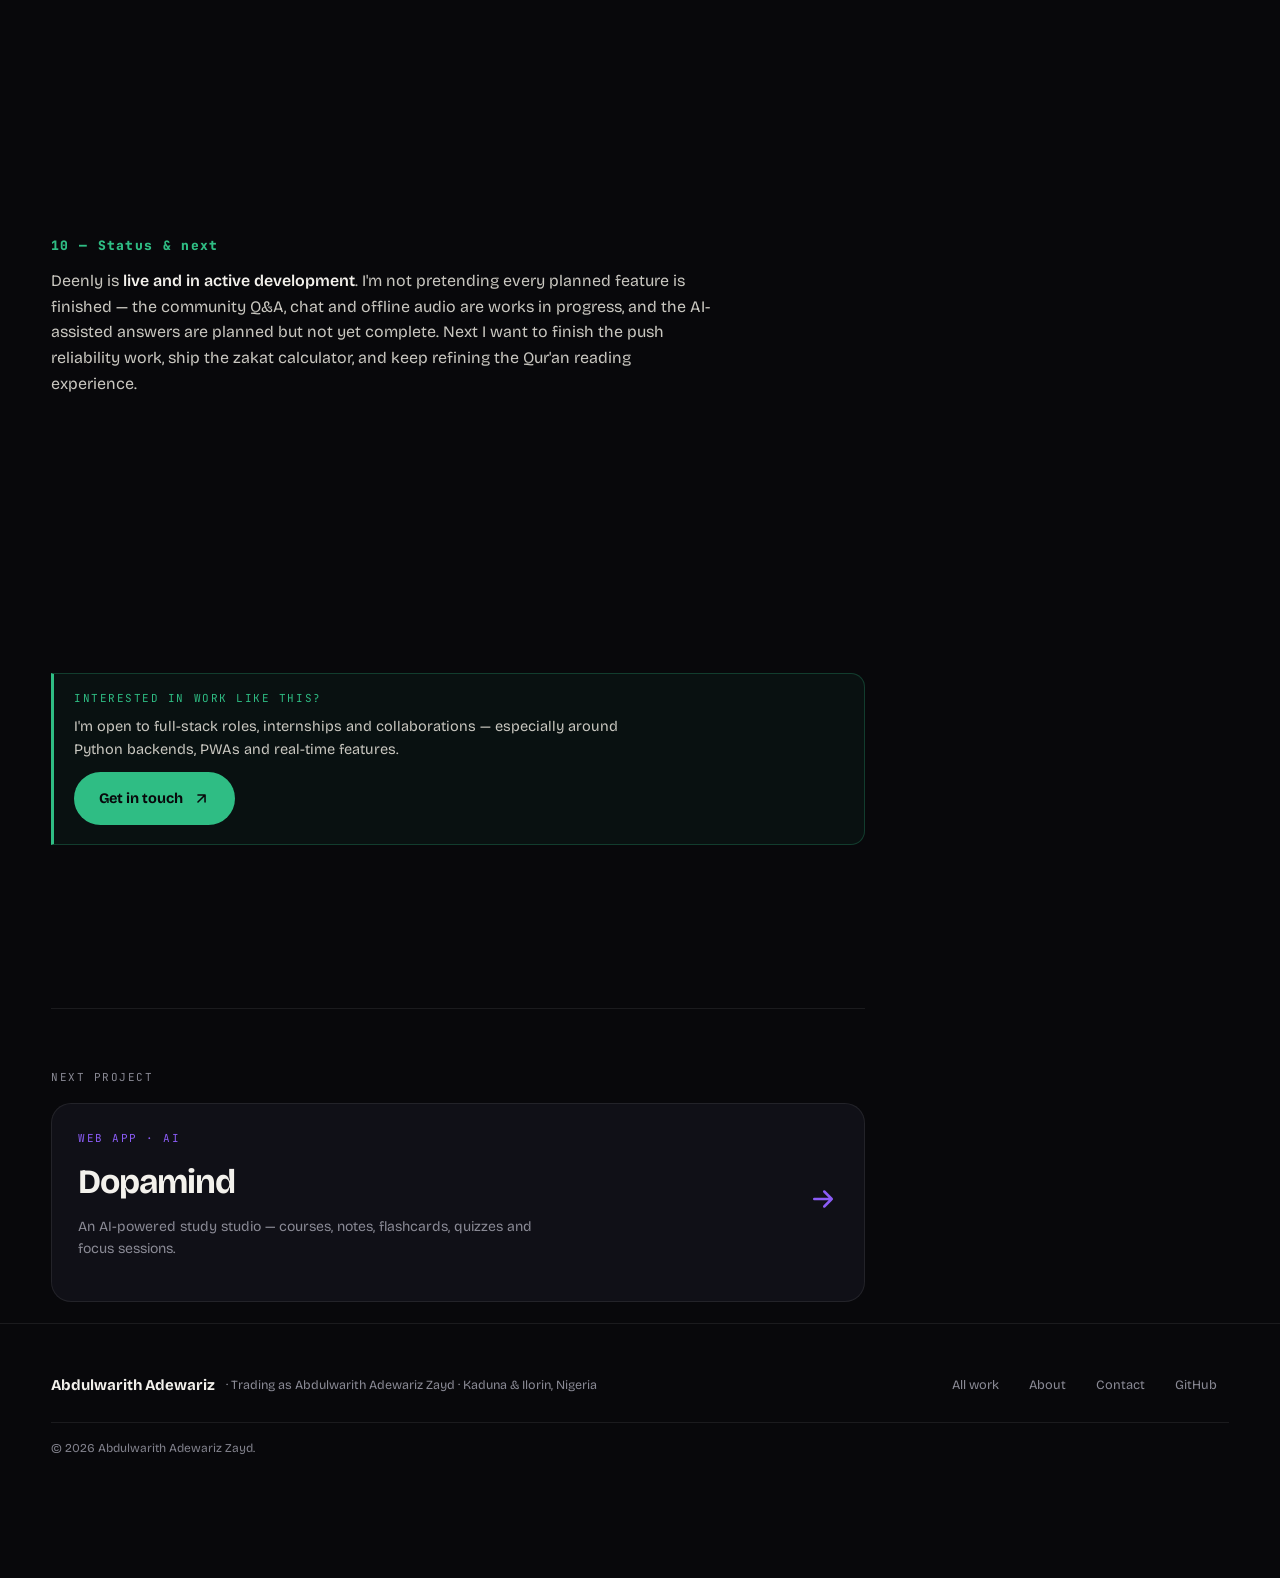
==== commit 4e620d51: "Show Abdulwarith Adewariz (not full CV name); fix CV download: force Content-Disposition attachment " ====
--- a/projects/deenly.html
+++ b/projects/deenly.html
@@ -3,9 +3,9 @@
 <head>
 <meta charset="UTF-8">
 <meta name="viewport" content="width=device-width, initial-scale=1, viewport-fit=cover">
-<title>Deenly — Case Study | Abdulwaris Adewariz</title>
-<meta name="description" content="Deenly is an installable Islamic lifestyle web app — prayer times, adhan notifications, Qur'an reading and audio, qibla, duas and worship tracking. Built with FastAPI and a vanilla-JS PWA. A case study by Abdulwaris Adewariz.">
-<meta name="author" content="Abdulwaris Aderibigbe Adewariz">
+<title>Deenly — Case Study | Abdulwarith Adewariz</title>
+<meta name="description" content="Deenly is an installable Islamic lifestyle web app — prayer times, adhan notifications, Qur'an reading and audio, qibla, duas and worship tracking. Built with FastAPI and a vanilla-JS PWA. A case study by Abdulwarith Adewariz.">
+<meta name="author" content="Abdulwarith Adewariz">
 <link rel="canonical" href="https://my-portfolio-website-x.vercel.app/projects/deenly.html">
 <meta name="theme-color" content="#08080b">
 <meta property="og:type" content="article">
@@ -238,7 +238,7 @@
 
 <footer>
   <div class="wrap foot">
-    <div class="fl"><b>Abdulwaris Aderibigbe Adewariz</b><span> · Trading as Abdulwarith Adewariz Zayd · Kaduna &amp; Ilorin, Nigeria</span></div>
+    <div class="fl"><b>Abdulwarith Adewariz</b><span> · Trading as Abdulwarith Adewariz Zayd · Kaduna &amp; Ilorin, Nigeria</span></div>
     <nav aria-label="Footer">
       <a href="../index.html#work">All work</a>
       <a href="../index.html#about">About</a>
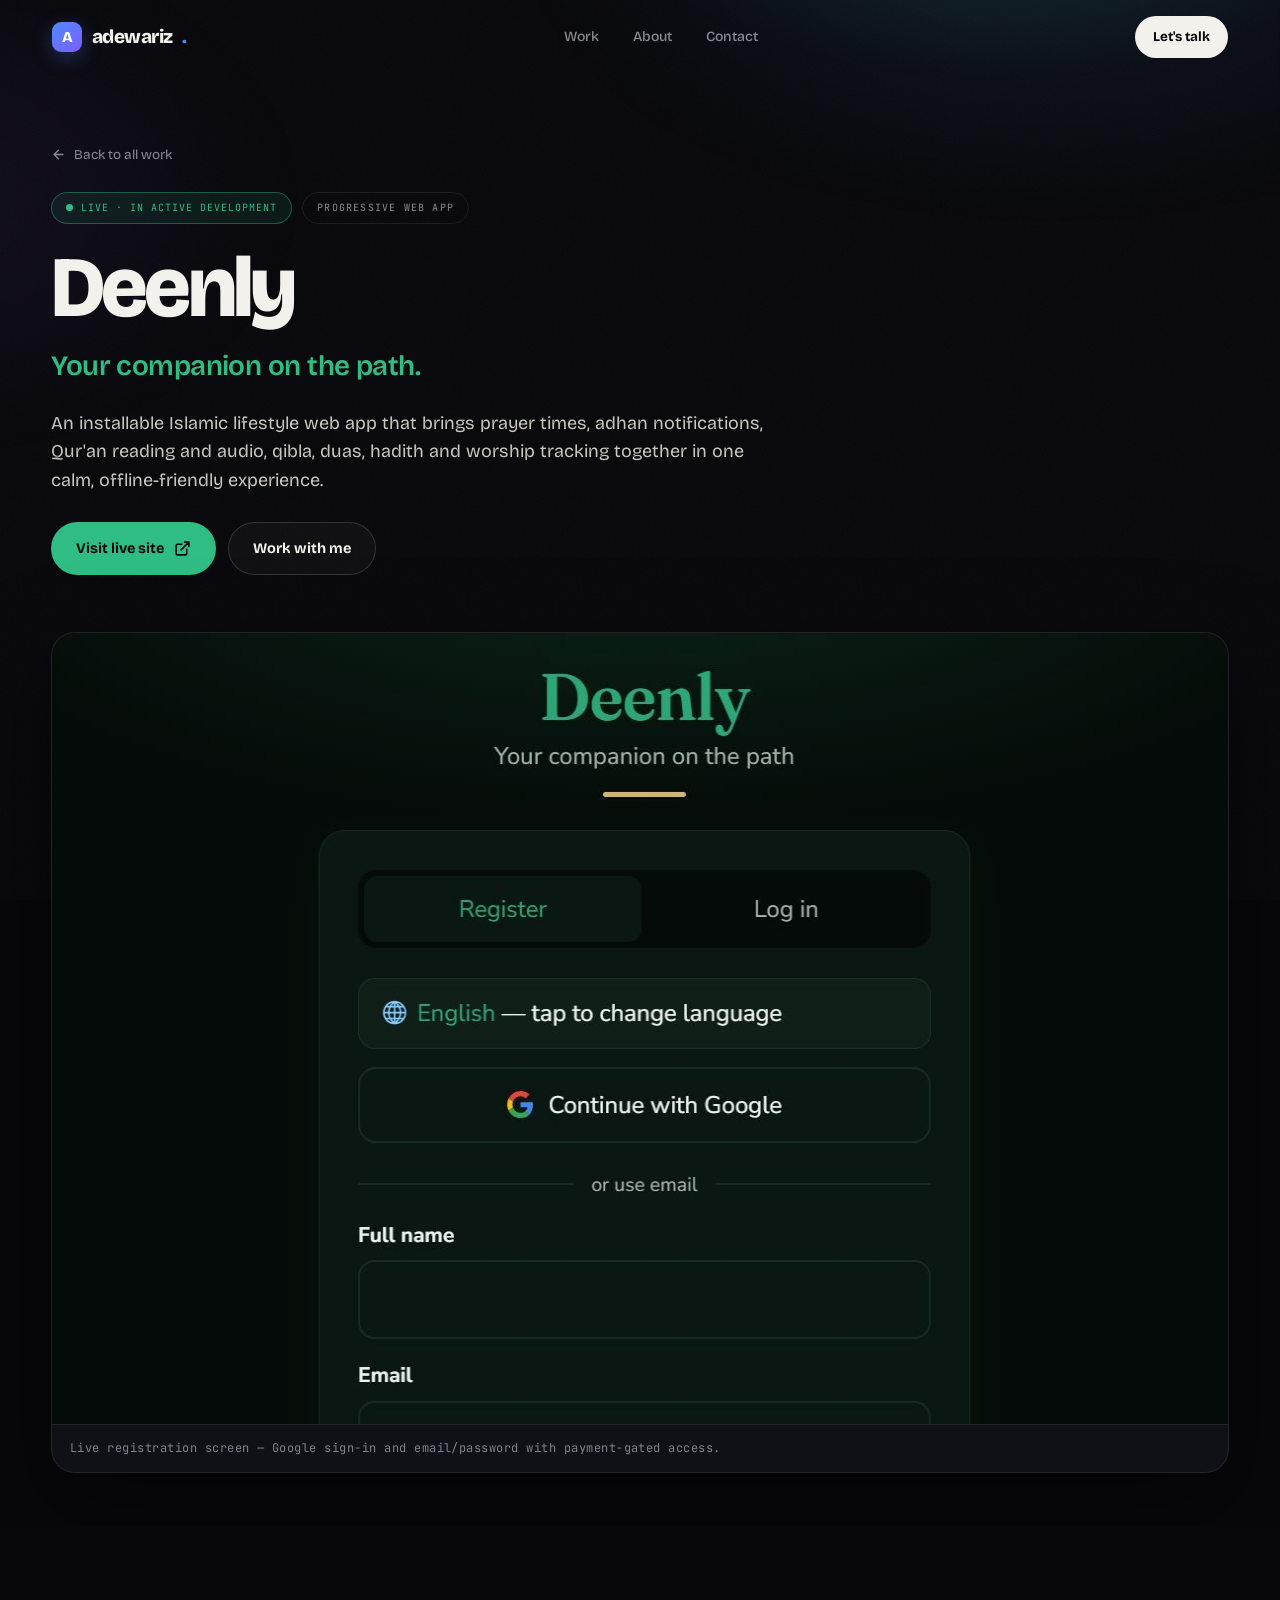
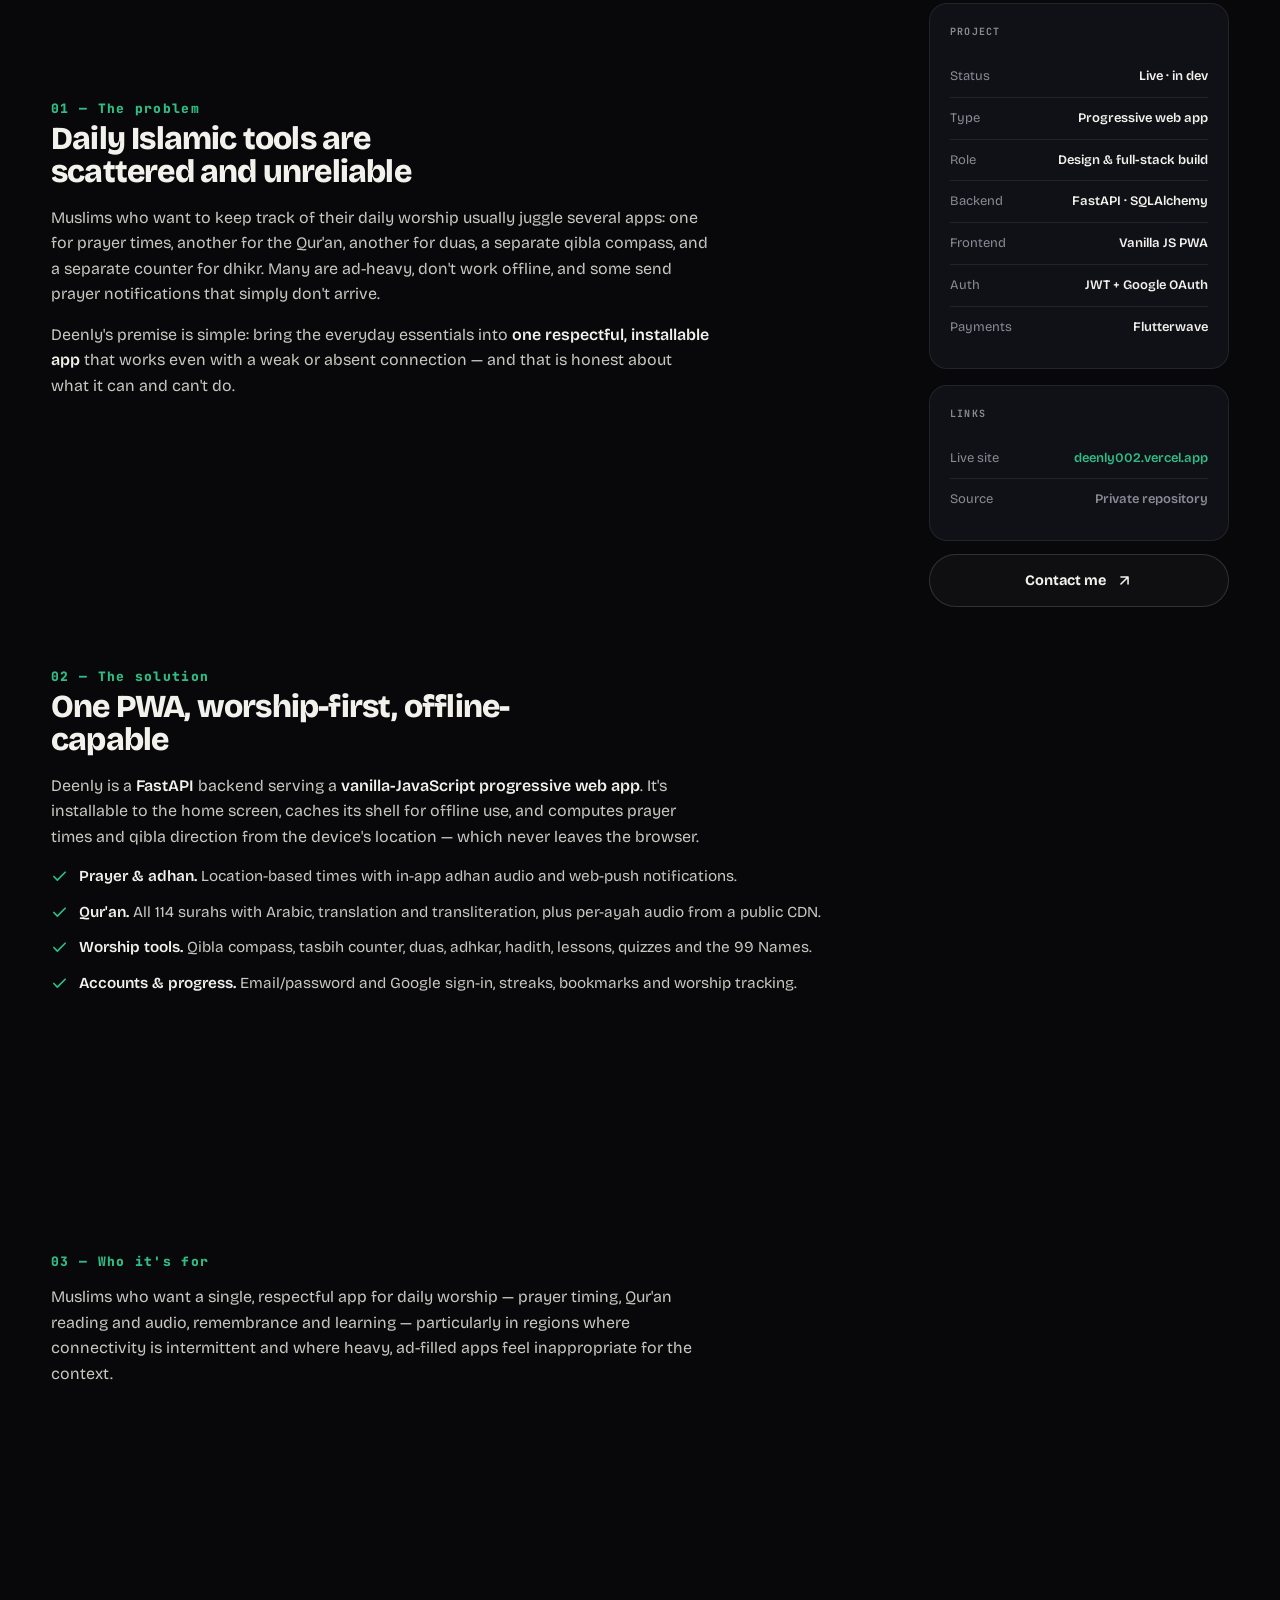
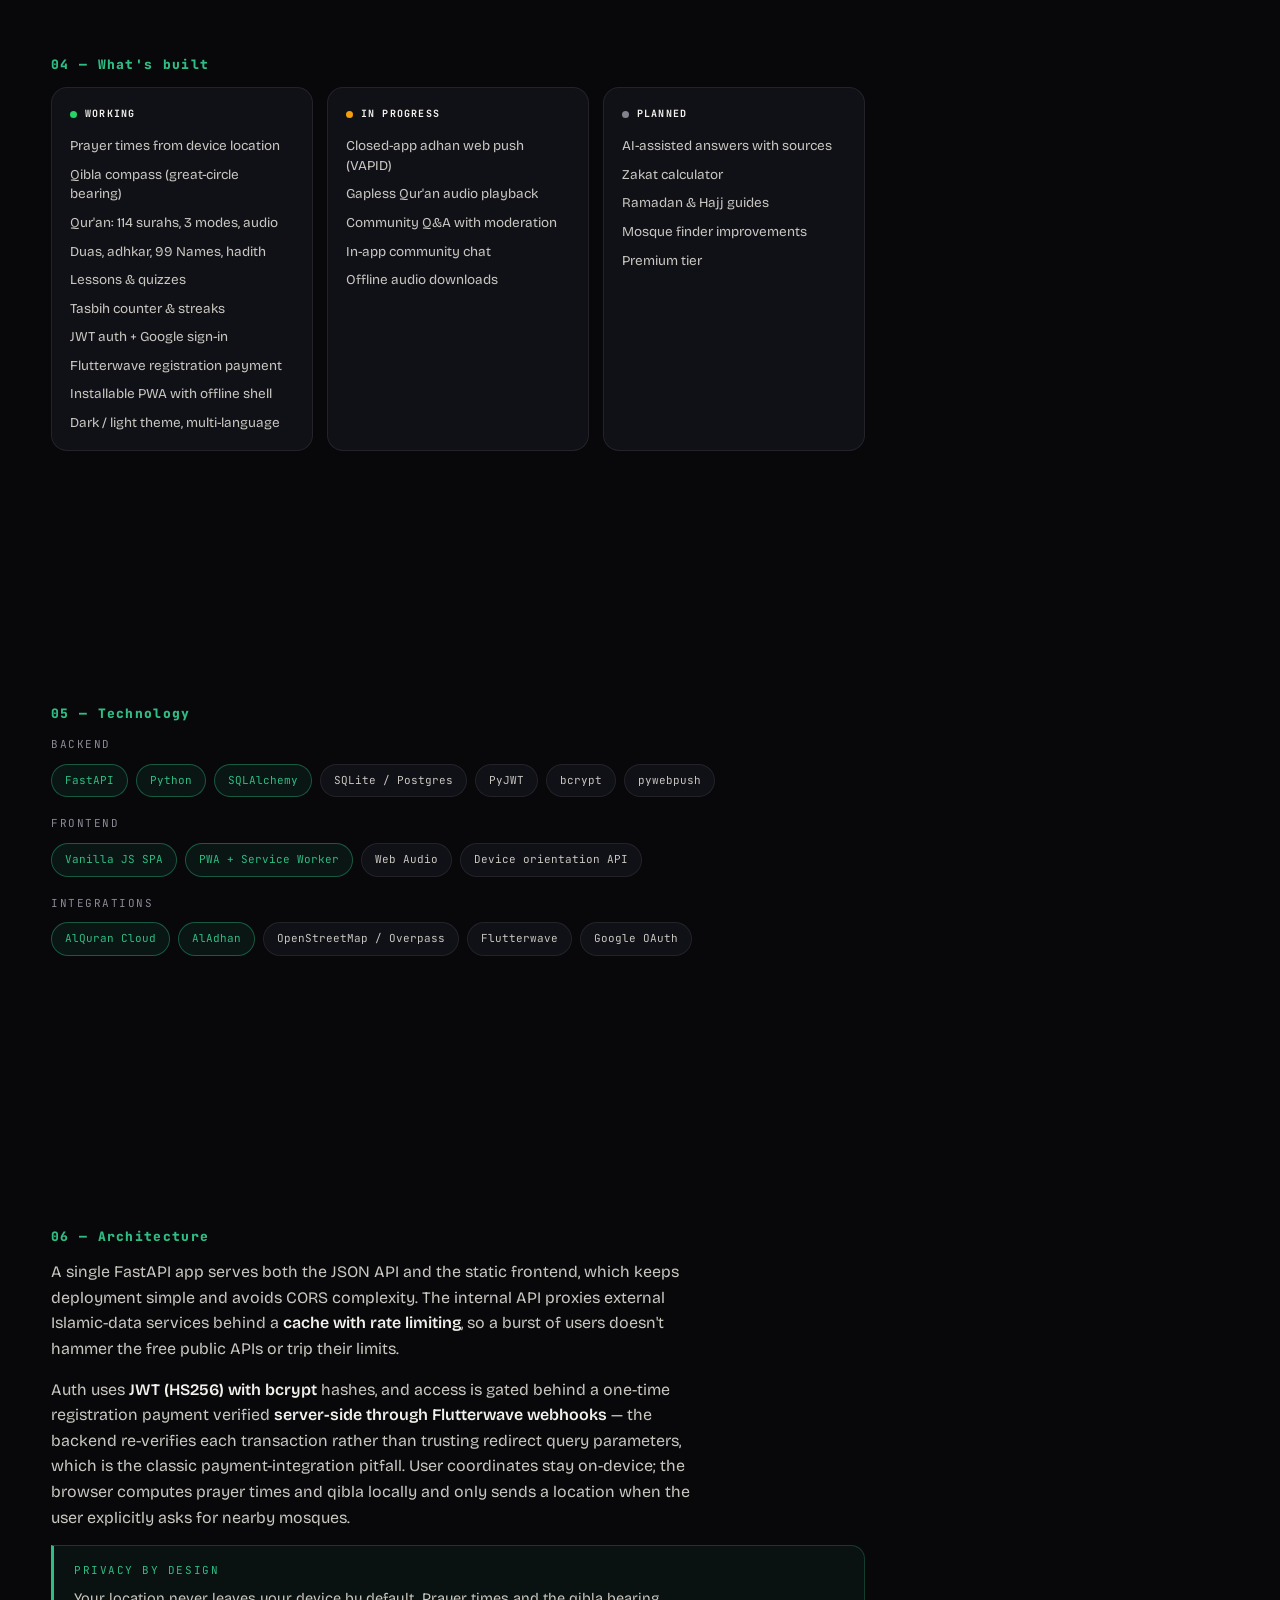
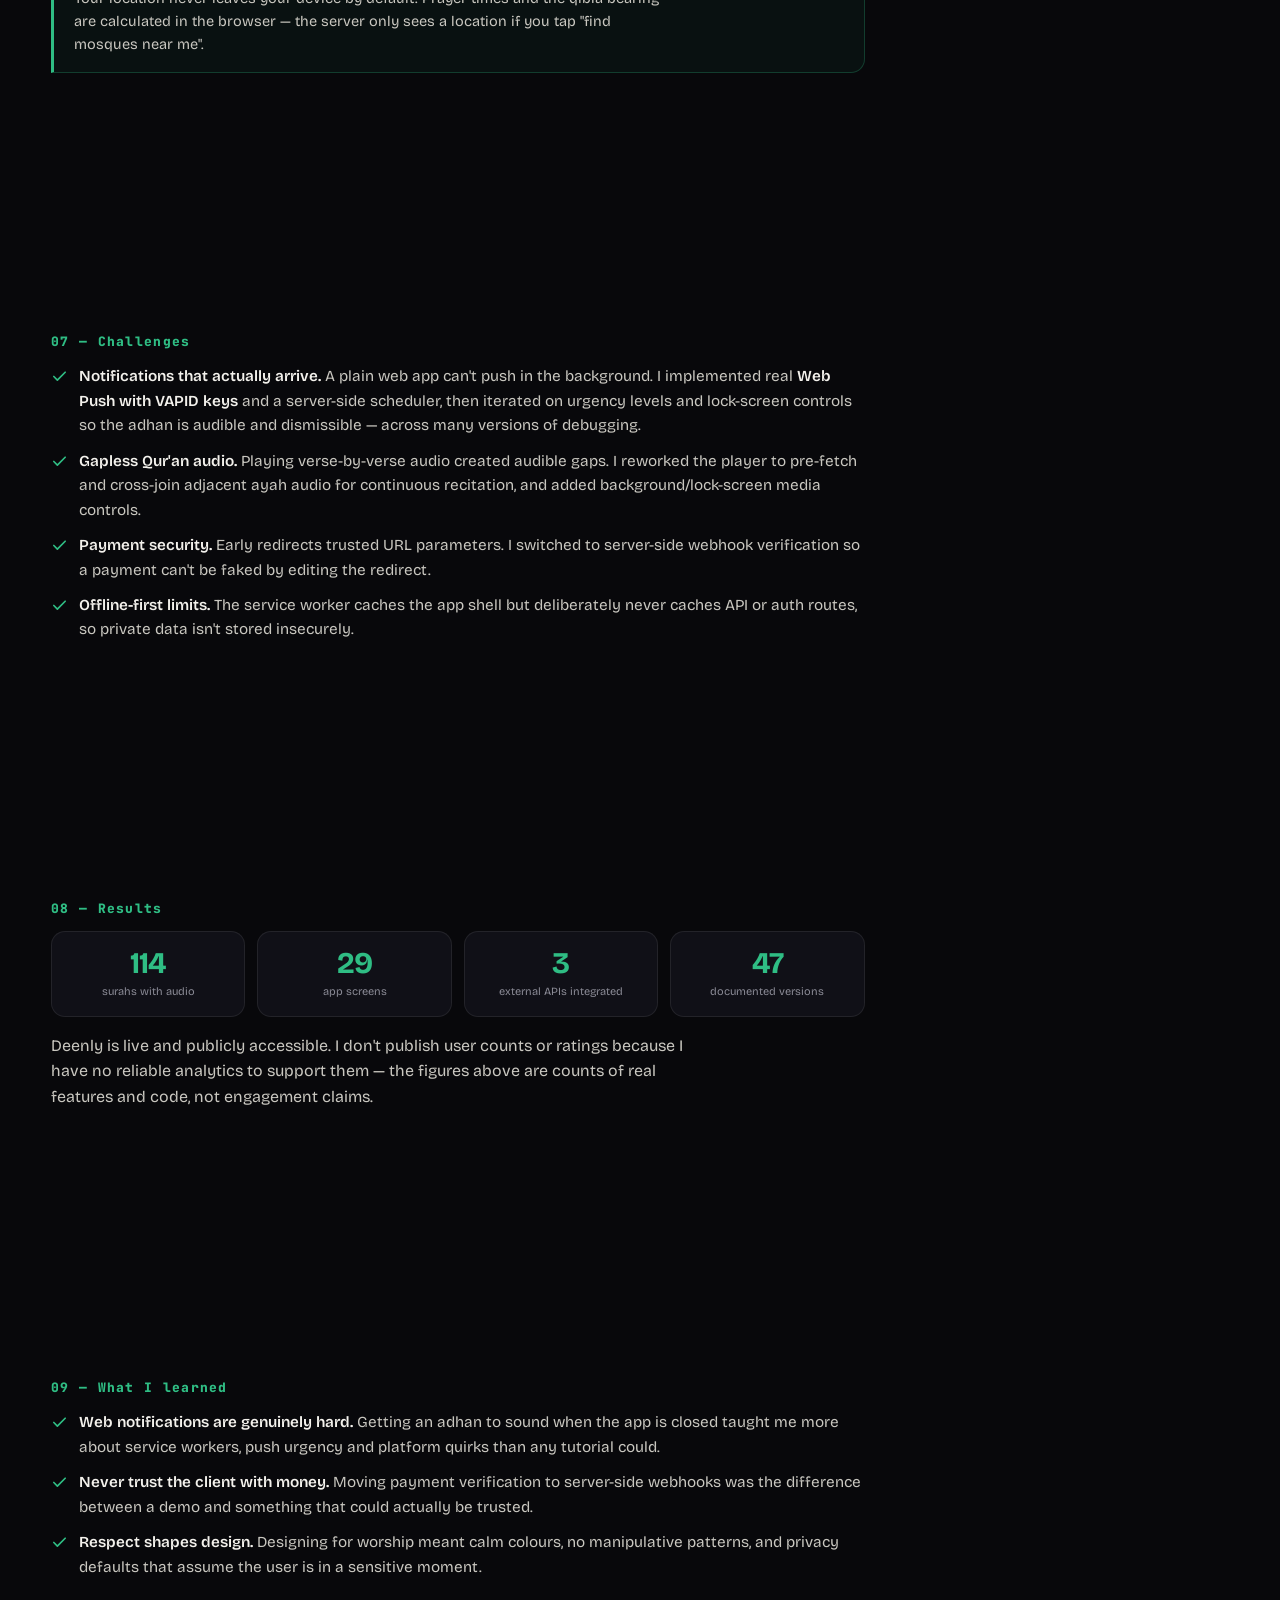
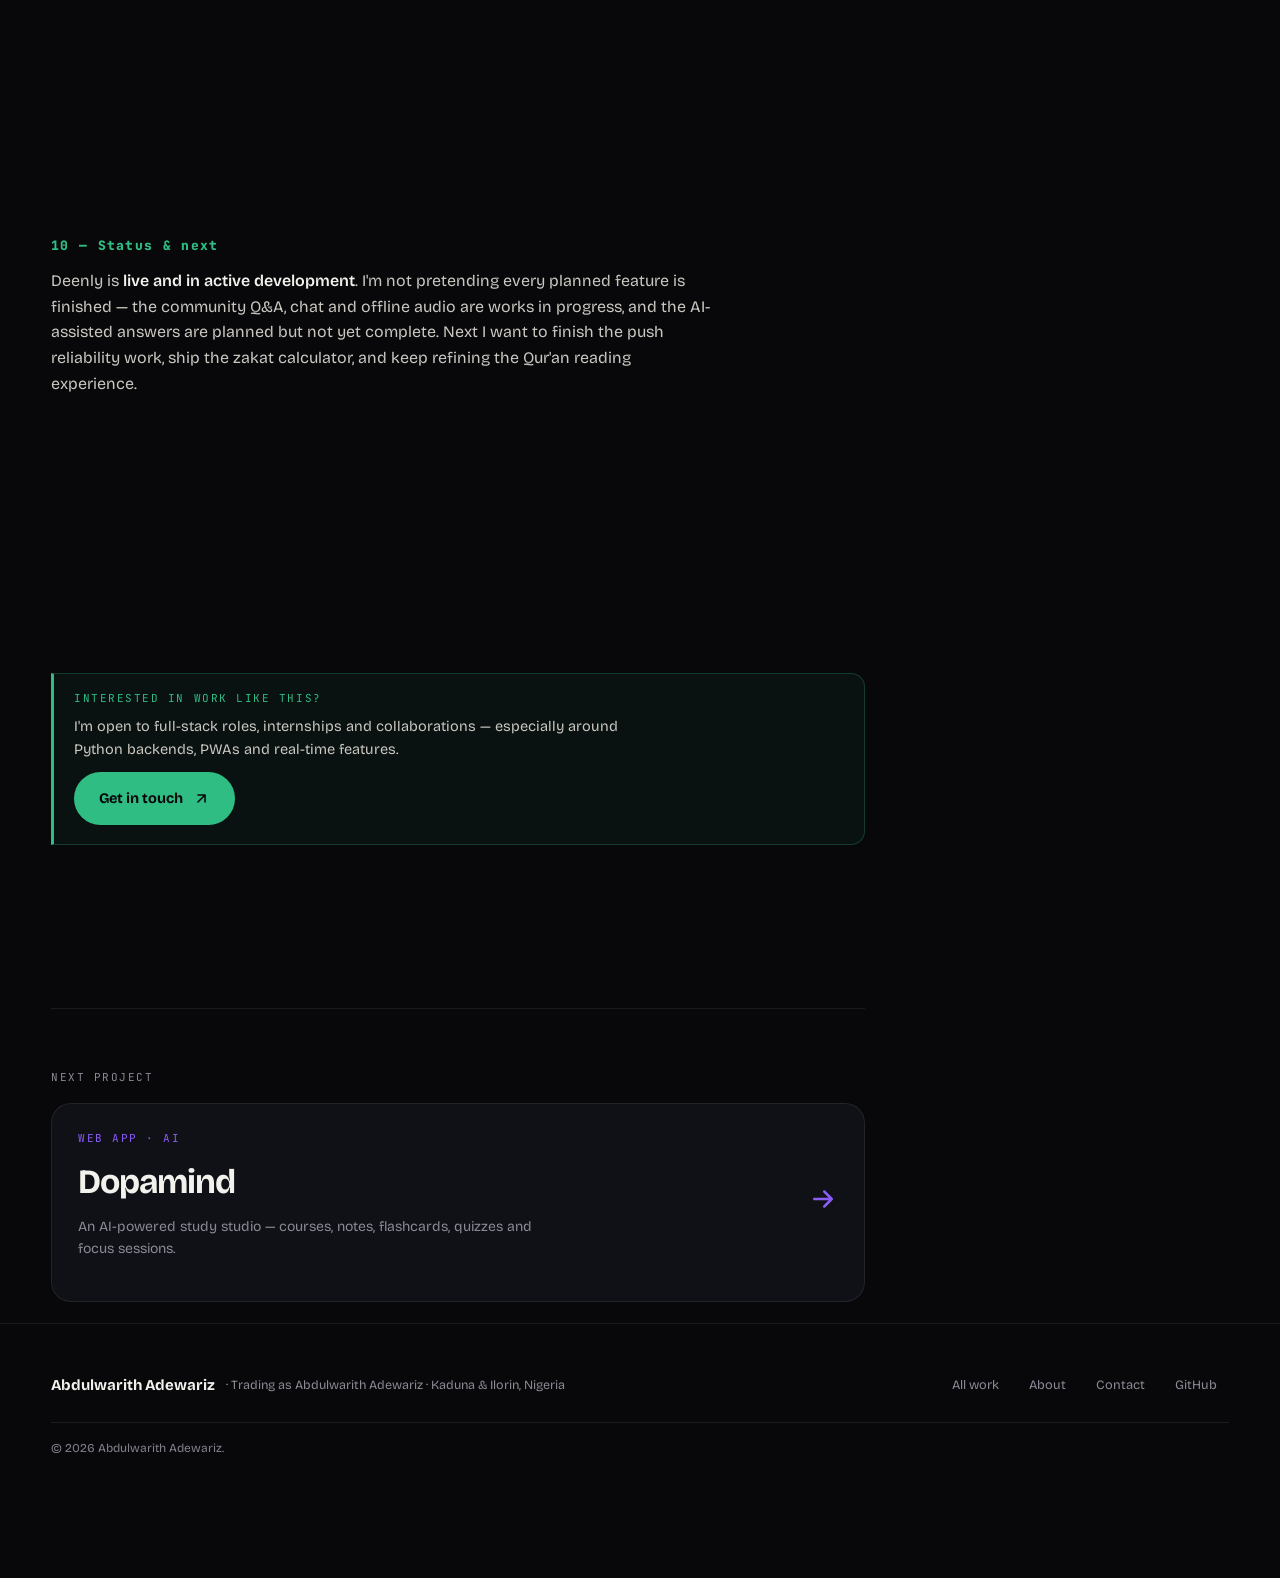
==== commit d65e65e3: "Fix hero name size, remove 2 profile pics, drop Zayd from name, add THEASISX training card" ====
--- a/projects/deenly.html
+++ b/projects/deenly.html
@@ -6,14 +6,21 @@
 <title>Deenly — Case Study | Abdulwarith Adewariz</title>
 <meta name="description" content="Deenly is an installable Islamic lifestyle web app — prayer times, adhan notifications, Qur'an reading and audio, qibla, duas and worship tracking. Built with FastAPI and a vanilla-JS PWA. A case study by Abdulwarith Adewariz.">
 <meta name="author" content="Abdulwarith Adewariz">
-<link rel="canonical" href="https://my-portfolio-website-x.vercel.app/projects/deenly.html">
+<link rel="canonical" href="https://adewariz.vercel.app/projects/deenly.html">
+<meta name="robots" content="index, follow">
 <meta name="theme-color" content="#08080b">
 <meta property="og:type" content="article">
-<meta property="og:url" content="https://my-portfolio-website-x.vercel.app/projects/deenly.html">
+<meta property="og:url" content="https://adewariz.vercel.app/projects/deenly.html">
 <meta property="og:title" content="Deenly — Your companion on the path.">
 <meta property="og:description" content="An installable Islamic lifestyle PWA: prayer times, adhan push, Qur'an audio, qibla and worship tracking. FastAPI + vanilla JS.">
-<meta property="og:image" content="https://my-portfolio-website-x.vercel.app/assets/img/og.png">
+<meta property="og:image" content="https://adewariz.vercel.app/assets/img/og.png">
 <meta name="twitter:card" content="summary_large_image">
+<meta name="twitter:title" content="Deenly — Case Study | Abdulwarith Adewariz">
+<meta name="twitter:description" content="Deenly is an installable Islamic lifestyle web app — prayer times, adhan notifications, Qur'an reading and audio, qibla, duas and worship tracking. Built with FastAPI and a vanilla-JS PWA. A case study by Abdulwarith Adewariz.">
+<meta name="twitter:image" content="https://adewariz.vercel.app/assets/img/og.png">
+<meta name="twitter:image:alt" content="Adewariz — portfolio of Abdulwarith Adewariz, software developer">
+<meta property="og:site_name" content="Adewariz">
+<meta property="og:locale" content="en_US">
 <link rel="icon" href="../favicon.svg" type="image/svg+xml">
 <link rel="preconnect" href="https://fonts.googleapis.com">
 <link rel="preconnect" href="https://fonts.gstatic.com" crossorigin>
@@ -21,10 +28,22 @@
 <link rel="stylesheet" href="../style.css">
 <link rel="stylesheet" href="case.css">
 <script>document.documentElement.classList.add("js");setTimeout(function(){document.documentElement.classList.add("ready")},2600);try{if(sessionStorage.getItem("adz-wipe")==="1"){document.documentElement.classList.add("arriving");sessionStorage.removeItem("adz-wipe");}}catch(e){}</script>
+<script type="application/ld+json">
+{
+  "@context": "https://schema.org",
+  "@type": "WebPage",
+  "name": "Deenly — Case Study | Abdulwarith Adewariz",
+  "description": "Deenly is an installable Islamic lifestyle web app — prayer times, adhan notifications, Qur'an reading and audio, qibla, duas and worship tracking. Built with FastAPI and a vanilla-JS PWA. A case study by Abdulwarith Adewariz.",
+  "url": "https://adewariz.vercel.app/projects/deenly.html",
+  "inLanguage": "en",
+  "isPartOf": { "@id": "https://adewariz.vercel.app/#website" },
+  "author": { "@id": "https://adewariz.vercel.app/#person" }
+}
+</script>
 </head>
 <body style="--pa:#2fbd84">
 <a class="skip" href="#cs-main">Skip to content</a>
-<div id="wipe" aria-hidden="true"><span></span><span></span><span></span><b class="wm">adewariz<i>.</i></b></div><div id="spot" aria-hidden="true"></div><div id="pre"<div id="pre" aria-hidden="true"><div class="p-in"><div class="p-name">deenly<i>.</i></div><div class="p-bar"><b></b></div></div></div>
+<div id="wipe" aria-hidden="true"><span></span><span></span><span></span><b class="wm">adewariz<i>.</i></b></div><div id="spot" aria-hidden="true"></div><div id="pre" aria-hidden="true"><div class="p-in"><div class="p-name">deenly<i>.</i></div><div class="p-bar"><b></b></div></div></div>
 <div id="bar" aria-hidden="true"></div>
 
 <header id="hd">
@@ -238,14 +257,14 @@
 
 <footer>
   <div class="wrap foot">
-    <div class="fl"><b>Abdulwarith Adewariz</b><span> · Trading as Abdulwarith Adewariz Zayd · Kaduna &amp; Ilorin, Nigeria</span></div>
+    <div class="fl"><b>Abdulwarith Adewariz</b><span> · Trading as Abdulwarith Adewariz · Kaduna &amp; Ilorin, Nigeria</span></div>
     <nav aria-label="Footer">
       <a href="../index.html#work">All work</a>
       <a href="../index.html#about">About</a>
       <a href="../index.html#contact">Contact</a>
       <a href="https://github.com/abdulwarithadewariz-ux" target="_blank" rel="noopener noreferrer">GitHub</a>
     </nav>
-    <div class="fc"><span>© <span id="yr">2026</span> Abdulwarith Adewariz Zayd.</span></div>
+    <div class="fc"><span>© <span id="yr">2026</span> Abdulwarith Adewariz.</span></div>
   </div>
 </footer>
 
--- a/style.css
+++ b/style.css
@@ -539,7 +539,7 @@
 .appr p{color:var(--mut);font-size:13.8px}
 
 /* ---- education ---- */
-.edu-grid{display:grid;grid-template-columns:repeat(4,1fr);gap:16px}
+.edu-grid{display:grid;grid-template-columns:repeat(auto-fit,minmax(210px,1fr));gap:16px}
 .edu{border:1px solid var(--line);border-radius:18px;padding:22px;background:var(--card);position:relative}
 .edu.now{border-color:rgba(77,139,255,.4);background:linear-gradient(165deg,rgba(77,139,255,.08),var(--card))}
 .edu .mono{color:var(--a);margin-bottom:12px;display:block}
